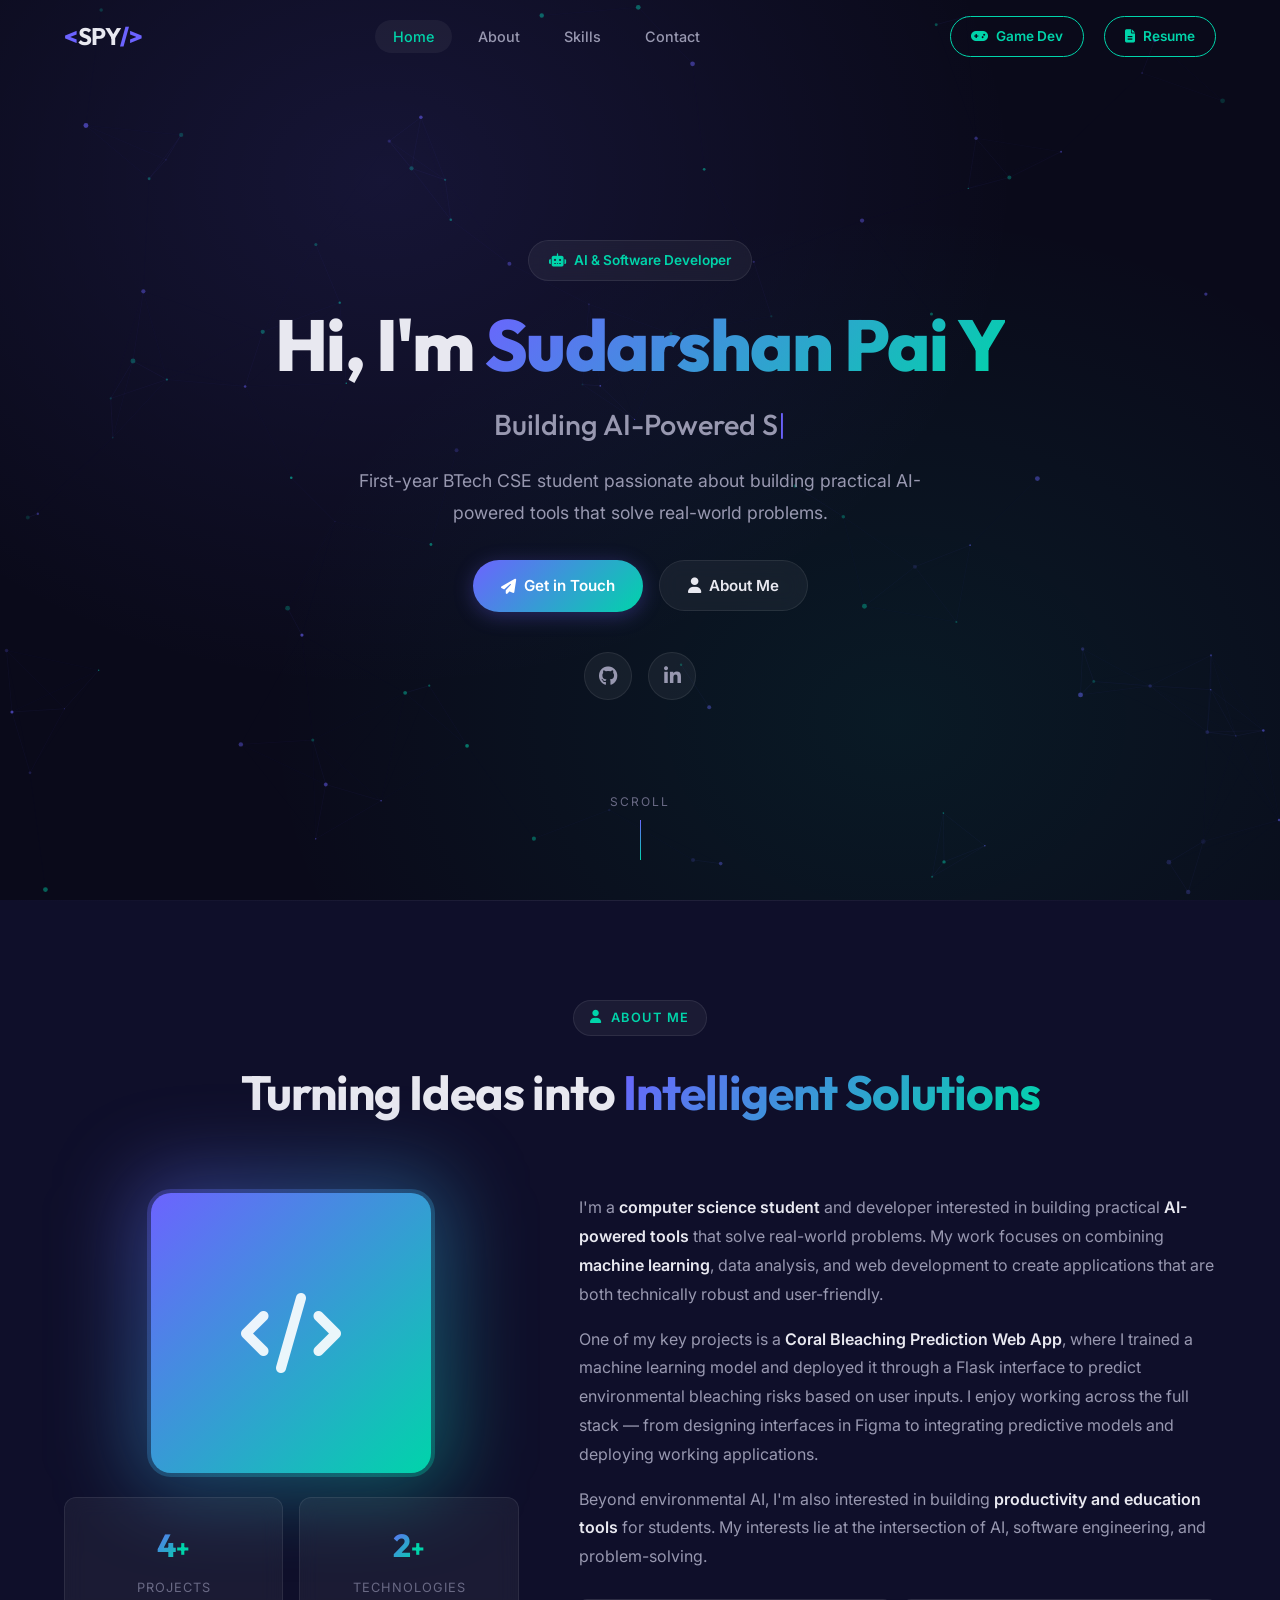
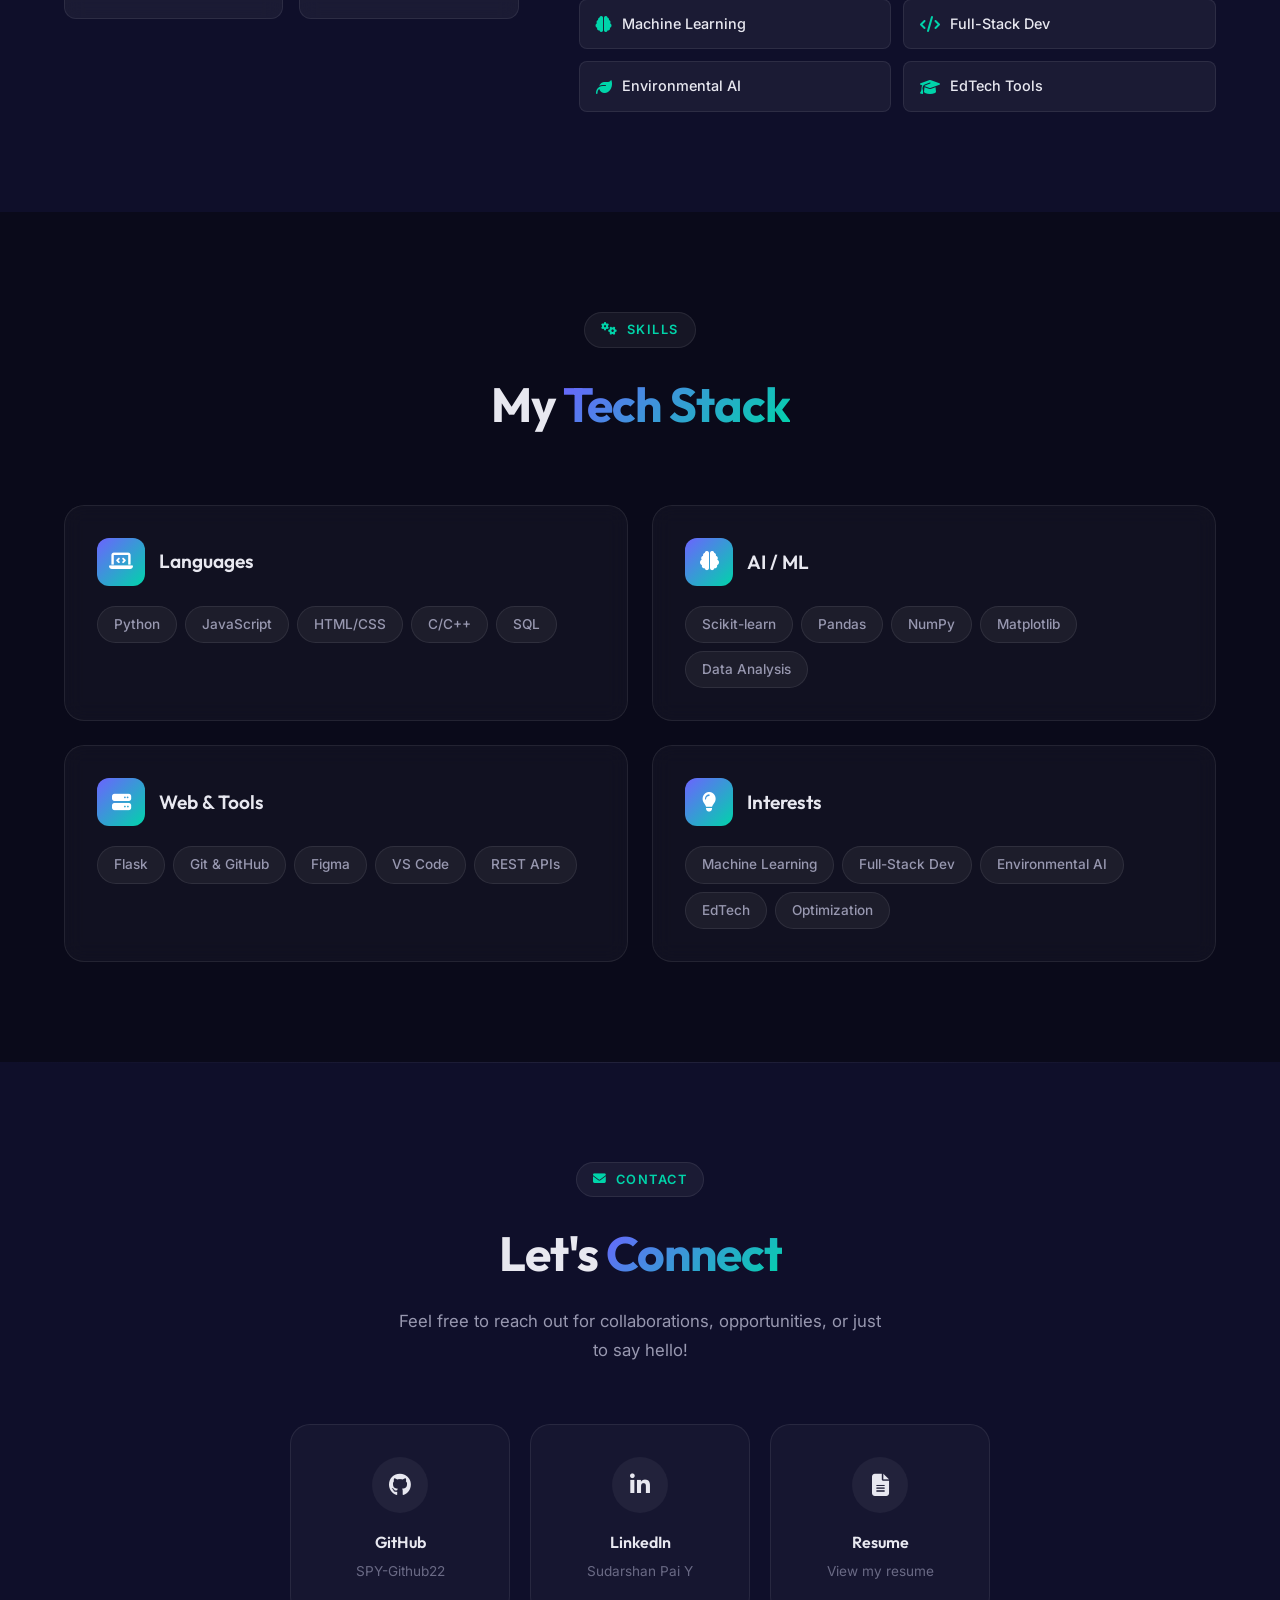
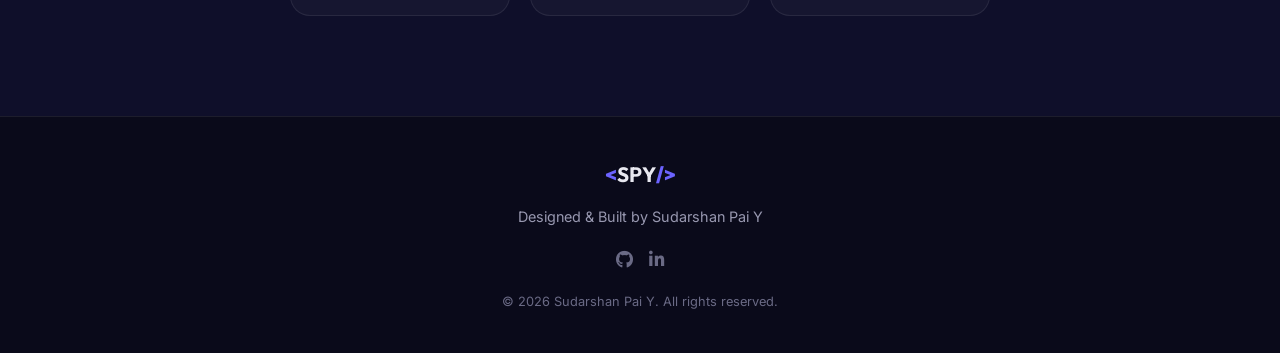
==== index.html @ 291d1fc2 "Restore default portfolio index.html and move game dev portfolio to gamedev.html" ====
<!DOCTYPE html>
<html lang="en">
<head>
    <meta charset="UTF-8">
    <meta name="viewport" content="width=device-width, initial-scale=1.0">
    <title>Sudarshan Pai Y — AI & Software Developer</title>
    <meta name="description" content="Portfolio of Sudarshan Pai Y — a computer science student and developer building practical AI-powered tools that solve real-world problems.">
    <meta name="keywords" content="AI Developer, Software Developer, Machine Learning, Python, Web Development, Sudarshan Pai Y">
    <meta name="author" content="Sudarshan Pai Y">

    <!-- Open Graph -->
    <meta property="og:title" content="Sudarshan Pai Y — AI & Software Developer">
    <meta property="og:description" content="Computer science student building AI-powered tools that solve real-world problems.">
    <meta property="og:type" content="website">

    <!-- Fonts -->
    <link rel="preconnect" href="https://fonts.googleapis.com">
    <link rel="preconnect" href="https://fonts.gstatic.com" crossorigin>
    <link href="https://fonts.googleapis.com/css2?family=Inter:wght@300;400;500;600;700&family=Outfit:wght@400;500;600;700;800&display=swap" rel="stylesheet">

    <!-- Icons -->
    <link rel="stylesheet" href="https://cdnjs.cloudflare.com/ajax/libs/font-awesome/6.5.1/css/all.min.css">

    <link rel="stylesheet" href="style.css">
</head>
<body>
    <!-- ==================== NAVIGATION ==================== -->
    <nav class="navbar" id="navbar">
        <div class="nav-container">
            <a href="#hero" class="nav-logo">
                <span class="logo-bracket">&lt;</span>SPY<span class="logo-bracket">/&gt;</span>
            </a>
            <ul class="nav-links" id="navLinks">
                <li><a href="#hero" class="nav-link active">Home</a></li>
                <li><a href="#about" class="nav-link">About</a></li>
                <li><a href="#skills" class="nav-link">Skills</a></li>
                <li><a href="#contact" class="nav-link">Contact</a></li>
            </ul>
            <div class="nav-actions">
                <a href="gamedev.html" class="btn btn-outline btn-sm" style="margin-right: 0.5rem;">
                    <i class="fas fa-gamepad"></i> Game Dev
                </a>
                <a href="https://drive.google.com/drive/folders/1Nc41EAoSYEwZw_NbVhM9K1sZl9elxiAY?usp=sharing" target="_blank" rel="noopener" class="btn btn-outline btn-sm">
                    <i class="fas fa-file-alt"></i> Resume
                </a>
                <button class="hamburger" id="hamburger" aria-label="Toggle menu">
                    <span></span><span></span><span></span>
                </button>
            </div>
        </div>
    </nav>

    <!-- ==================== HERO ==================== -->
    <section class="hero" id="hero">
        <canvas id="particleCanvas"></canvas>
        <div class="hero-content">
            <div class="hero-badge reveal">
                <i class="fas fa-robot"></i> AI & Software Developer
            </div>
            <h1 class="hero-title reveal">
                Hi, I'm <span class="gradient-text">Sudarshan Pai Y</span>
            </h1>
            <p class="hero-subtitle reveal">
                <span id="typewriter"></span><span class="cursor">|</span>
            </p>
            <p class="hero-description reveal">
                First-year BTech CSE student passionate about building practical AI-powered tools that solve real-world problems.
            </p>
            <div class="hero-cta reveal">
                <a href="#contact" class="btn btn-primary">
                    <i class="fas fa-paper-plane"></i> Get in Touch
                </a>
                <a href="#about" class="btn btn-glass">
                    <i class="fas fa-user"></i> About Me
                </a>
            </div>
            <div class="hero-socials reveal">
                <a href="https://github.com/SPY-Github22" target="_blank" rel="noopener" class="social-link" aria-label="GitHub">
                    <i class="fab fa-github"></i>
                </a>
                <a href="https://www.linkedin.com/in/sudarshan-pai-y/" target="_blank" rel="noopener" class="social-link" aria-label="LinkedIn">
                    <i class="fab fa-linkedin-in"></i>
                </a>
            </div>
        </div>
        <div class="hero-scroll">
            <a href="#about" class="scroll-indicator">
                <span>Scroll</span>
                <div class="scroll-line"></div>
            </a>
        </div>
    </section>

    <!-- ==================== ABOUT ==================== -->
    <section class="section about" id="about">
        <div class="container">
            <div class="section-header reveal">
                <span class="section-tag"><i class="fas fa-user"></i> About Me</span>
                <h2 class="section-title">Turning Ideas into <span class="gradient-text">Intelligent Solutions</span></h2>
            </div>
            <div class="about-grid">
                <div class="about-image reveal">
                    <div class="image-wrapper">
                        <div class="image-placeholder">
                            <i class="fas fa-code"></i>
                        </div>
                        <div class="image-border"></div>
                        <div class="image-glow"></div>
                    </div>
                    <div class="about-stats">
                        <div class="stat-card">
                            <span class="stat-number" data-count="10">0</span><span class="stat-plus">+</span>
                            <span class="stat-label">Projects</span>
                        </div>
                        <div class="stat-card">
                            <span class="stat-number" data-count="5">0</span><span class="stat-plus">+</span>
                            <span class="stat-label">Technologies</span>
                        </div>
                    </div>
                </div>
                <div class="about-content reveal">
                    <p class="about-text">
                        I'm a <strong>computer science student</strong> and developer interested in building practical 
                        <strong>AI-powered tools</strong> that solve real-world problems. My work focuses on combining 
                        <strong>machine learning</strong>, data analysis, and web development to create applications that 
                        are both technically robust and user-friendly.
                    </p>
                    <p class="about-text">
                        One of my key projects is a <strong>Coral Bleaching Prediction Web App</strong>, where I trained 
                        a machine learning model and deployed it through a Flask interface to predict environmental 
                        bleaching risks based on user inputs. I enjoy working across the full stack — from designing 
                        interfaces in Figma to integrating predictive models and deploying working applications.
                    </p>
                    <p class="about-text">
                        Beyond environmental AI, I'm also interested in building <strong>productivity and education tools</strong> 
                        for students. My interests lie at the intersection of AI, software engineering, and 
                        problem-solving.
                    </p>
                    <div class="about-highlights">
                        <div class="highlight-item">
                            <i class="fas fa-brain"></i>
                            <span>Machine Learning</span>
                        </div>
                        <div class="highlight-item">
                            <i class="fas fa-code"></i>
                            <span>Full-Stack Dev</span>
                        </div>
                        <div class="highlight-item">
                            <i class="fas fa-leaf"></i>
                            <span>Environmental AI</span>
                        </div>
                        <div class="highlight-item">
                            <i class="fas fa-graduation-cap"></i>
                            <span>EdTech Tools</span>
                        </div>
                    </div>
                </div>
            </div>
        </div>
    </section>

    <!-- ==================== SKILLS ==================== -->
    <section class="section skills" id="skills">
        <div class="container">
            <div class="section-header reveal">
                <span class="section-tag"><i class="fas fa-cogs"></i> Skills</span>
                <h2 class="section-title">My <span class="gradient-text">Tech Stack</span></h2>
            </div>
            <div class="skills-grid">
                <div class="skill-category reveal">
                    <div class="skill-category-header">
                        <div class="skill-icon-wrap"><i class="fas fa-laptop-code"></i></div>
                        <h3>Languages</h3>
                    </div>
                    <div class="skill-tags">
                        <span class="skill-tag">Python</span>
                        <span class="skill-tag">JavaScript</span>
                        <span class="skill-tag">HTML/CSS</span>
                        <span class="skill-tag">C/C++</span>
                        <span class="skill-tag">SQL</span>
                    </div>
                </div>
                <div class="skill-category reveal">
                    <div class="skill-category-header">
                        <div class="skill-icon-wrap"><i class="fas fa-brain"></i></div>
                        <h3>AI / ML</h3>
                    </div>
                    <div class="skill-tags">
                        <span class="skill-tag">Scikit-learn</span>
                        <span class="skill-tag">Pandas</span>
                        <span class="skill-tag">NumPy</span>
                        <span class="skill-tag">Matplotlib</span>
                        <span class="skill-tag">Data Analysis</span>
                    </div>
                </div>
                <div class="skill-category reveal">
                    <div class="skill-category-header">
                        <div class="skill-icon-wrap"><i class="fas fa-server"></i></div>
                        <h3>Web & Tools</h3>
                    </div>
                    <div class="skill-tags">
                        <span class="skill-tag">Flask</span>
                        <span class="skill-tag">Git & GitHub</span>
                        <span class="skill-tag">Figma</span>
                        <span class="skill-tag">VS Code</span>
                        <span class="skill-tag">REST APIs</span>
                    </div>
                </div>
                <div class="skill-category reveal">
                    <div class="skill-category-header">
                        <div class="skill-icon-wrap"><i class="fas fa-lightbulb"></i></div>
                        <h3>Interests</h3>
                    </div>
                    <div class="skill-tags">
                        <span class="skill-tag">Machine Learning</span>
                        <span class="skill-tag">Full-Stack Dev</span>
                        <span class="skill-tag">Environmental AI</span>
                        <span class="skill-tag">EdTech</span>
                        <span class="skill-tag">Optimization</span>
                    </div>
                </div>
            </div>
        </div>
    </section>

    <!-- ==================== CONTACT ==================== -->
    <section class="section contact" id="contact">
        <div class="container">
            <div class="section-header reveal">
                <span class="section-tag"><i class="fas fa-envelope"></i> Contact</span>
                <h2 class="section-title">Let's <span class="gradient-text">Connect</span></h2>
                <p class="section-subtitle">Feel free to reach out for collaborations, opportunities, or just to say hello!</p>
            </div>
            <div class="contact-grid">
                <div class="contact-cards reveal">
                    <a href="https://github.com/SPY-Github22" target="_blank" rel="noopener" class="contact-card">
                        <div class="contact-card-icon"><i class="fab fa-github"></i></div>
                        <h3>GitHub</h3>
                        <p>SPY-Github22</p>
                        <span class="contact-card-arrow"><i class="fas fa-arrow-right"></i></span>
                    </a>
                    <a href="https://www.linkedin.com/in/sudarshan-pai-y/" target="_blank" rel="noopener" class="contact-card">
                        <div class="contact-card-icon linkedin"><i class="fab fa-linkedin-in"></i></div>
                        <h3>LinkedIn</h3>
                        <p>Sudarshan Pai Y</p>
                        <span class="contact-card-arrow"><i class="fas fa-arrow-right"></i></span>
                    </a>
                    <a href="https://drive.google.com/drive/folders/1Nc41EAoSYEwZw_NbVhM9K1sZl9elxiAY?usp=sharing" target="_blank" rel="noopener" class="contact-card">
                        <div class="contact-card-icon resume"><i class="fas fa-file-alt"></i></div>
                        <h3>Resume</h3>
                        <p>View my resume</p>
                        <span class="contact-card-arrow"><i class="fas fa-arrow-right"></i></span>
                    </a>
                </div>
            </div>
        </div>
    </section>

    <!-- ==================== FOOTER ==================== -->
    <footer class="footer">
        <div class="container">
            <div class="footer-content">
                <div class="footer-logo">
                    <span class="logo-bracket">&lt;</span>SPY<span class="logo-bracket">/&gt;</span>
                </div>
                <p class="footer-text">Designed & Built by Sudarshan Pai Y</p>
                <div class="footer-socials">
                    <a href="https://github.com/SPY-Github22" target="_blank" rel="noopener" aria-label="GitHub"><i class="fab fa-github"></i></a>
                    <a href="https://www.linkedin.com/in/sudarshan-pai-y/" target="_blank" rel="noopener" aria-label="LinkedIn"><i class="fab fa-linkedin-in"></i></a>
                </div>
                <p class="footer-copy">&copy; 2026 Sudarshan Pai Y. All rights reserved.</p>
            </div>
        </div>
    </footer>

    <script src="script.js"></script>
</body>
</html>
---- style.css ----
/* ===========================
   DESIGN TOKENS & RESET
   =========================== */
:root {
    --bg-primary: #0a0a1a;
    --bg-secondary: #0f0f2a;
    --bg-card: rgba(255, 255, 255, 0.03);
    --bg-card-hover: rgba(255, 255, 255, 0.06);
    --bg-glass: rgba(255, 255, 255, 0.05);
    --border-glass: rgba(255, 255, 255, 0.08);
    --border-glass-hover: rgba(255, 255, 255, 0.15);

    --text-primary: #e8e8f0;
    --text-secondary: #9898b0;
    --text-muted: #6a6a85;

    --accent-1: #6c63ff;
    --accent-2: #00d4aa;
    --accent-3: #ff6b9d;
    --gradient-primary: linear-gradient(135deg, #6c63ff 0%, #00d4aa 100%);
    --gradient-accent: linear-gradient(135deg, #6c63ff 0%, #ff6b9d 100%);
    --gradient-glow: linear-gradient(135deg, rgba(108, 99, 255, 0.4) 0%, rgba(0, 212, 170, 0.4) 100%);

    --font-heading: 'Outfit', sans-serif;
    --font-body: 'Inter', sans-serif;

    --radius-sm: 8px;
    --radius-md: 12px;
    --radius-lg: 20px;
    --radius-xl: 28px;

    --shadow-glow: 0 0 30px rgba(108, 99, 255, 0.15);
    --shadow-card: 0 8px 32px rgba(0, 0, 0, 0.3);

    --transition: 0.3s cubic-bezier(0.4, 0, 0.2, 1);
    --transition-slow: 0.6s cubic-bezier(0.4, 0, 0.2, 1);
}

*, *::before, *::after { margin: 0; padding: 0; box-sizing: border-box; }

html {
    scroll-behavior: smooth;
    scroll-padding-top: 80px;
}

body {
    font-family: var(--font-body);
    background: var(--bg-primary);
    color: var(--text-primary);
    line-height: 1.7;
    overflow-x: hidden;
    -webkit-font-smoothing: antialiased;
}

a { text-decoration: none; color: inherit; }
ul { list-style: none; }
img { max-width: 100%; display: block; }

.container {
    max-width: 1200px;
    margin: 0 auto;
    padding: 0 24px;
}

/* ===========================
   NAVIGATION
   =========================== */
.navbar {
    position: fixed;
    top: 0; left: 0; right: 0;
    z-index: 1000;
    padding: 16px 0;
    transition: var(--transition);
    background: transparent;
}

.navbar.scrolled {
    background: rgba(10, 10, 26, 0.85);
    backdrop-filter: blur(20px);
    -webkit-backdrop-filter: blur(20px);
    border-bottom: 1px solid var(--border-glass);
    padding: 10px 0;
}

.nav-container {
    max-width: 1200px;
    margin: 0 auto;
    padding: 0 24px;
    display: flex;
    align-items: center;
    justify-content: space-between;
}

.nav-logo {
    font-family: var(--font-heading);
    font-size: 1.5rem;
    font-weight: 700;
    letter-spacing: -0.5px;
    color: var(--text-primary);
    transition: var(--transition);
}

.logo-bracket {
    color: var(--accent-1);
    font-weight: 800;
}

.nav-logo:hover { color: var(--accent-2); }

.nav-links {
    display: flex;
    gap: 8px;
}

.nav-link {
    padding: 8px 18px;
    border-radius: var(--radius-xl);
    font-size: 0.9rem;
    font-weight: 500;
    color: var(--text-secondary);
    transition: var(--transition);
    position: relative;
}

.nav-link:hover,
.nav-link.active {
    color: var(--text-primary);
    background: var(--bg-glass);
}

.nav-link.active {
    color: var(--accent-2);
}

.nav-actions {
    display: flex;
    align-items: center;
    gap: 12px;
}

/* Buttons */
.btn {
    display: inline-flex;
    align-items: center;
    gap: 8px;
    padding: 12px 28px;
    border-radius: var(--radius-xl);
    font-family: var(--font-body);
    font-size: 0.95rem;
    font-weight: 600;
    cursor: pointer;
    transition: var(--transition);
    border: none;
    white-space: nowrap;
}

.btn-sm {
    padding: 8px 20px;
    font-size: 0.85rem;
}

.btn-primary {
    background: var(--gradient-primary);
    color: #fff;
    box-shadow: 0 4px 20px rgba(108, 99, 255, 0.3);
}

.btn-primary:hover {
    transform: translateY(-2px);
    box-shadow: 0 8px 30px rgba(108, 99, 255, 0.45);
}

.btn-glass {
    background: var(--bg-glass);
    color: var(--text-primary);
    border: 1px solid var(--border-glass);
    backdrop-filter: blur(10px);
}

.btn-glass:hover {
    background: var(--bg-card-hover);
    border-color: var(--border-glass-hover);
    transform: translateY(-2px);
}

.btn-outline {
    background: transparent;
    color: var(--accent-2);
    border: 1px solid var(--accent-2);
}

.btn-outline:hover {
    background: rgba(0, 212, 170, 0.1);
    transform: translateY(-1px);
}

/* Hamburger */
.hamburger {
    display: none;
    flex-direction: column;
    gap: 5px;
    background: none;
    border: none;
    cursor: pointer;
    padding: 4px;
}

.hamburger span {
    width: 24px;
    height: 2px;
    background: var(--text-primary);
    border-radius: 2px;
    transition: var(--transition);
}

.hamburger.active span:nth-child(1) { transform: rotate(45deg) translate(5px, 5px); }
.hamburger.active span:nth-child(2) { opacity: 0; }
.hamburger.active span:nth-child(3) { transform: rotate(-45deg) translate(5px, -5px); }

/* ===========================
   HERO
   =========================== */
.hero {
    min-height: 100vh;
    display: flex;
    align-items: center;
    justify-content: center;
    position: relative;
    overflow: hidden;
    padding: 120px 24px 80px;
}

#particleCanvas {
    position: absolute;
    top: 0; left: 0;
    width: 100%;
    height: 100%;
    z-index: 0;
}

.hero::before {
    content: '';
    position: absolute;
    top: 0; left: 0; right: 0; bottom: 0;
    background: radial-gradient(ellipse at 30% 20%, rgba(108, 99, 255, 0.12) 0%, transparent 50%),
                radial-gradient(ellipse at 70% 80%, rgba(0, 212, 170, 0.08) 0%, transparent 50%);
    z-index: 1;
}

.hero-content {
    text-align: center;
    position: relative;
    z-index: 2;
    max-width: 800px;
}

.hero-badge {
    display: inline-flex;
    align-items: center;
    gap: 8px;
    padding: 8px 20px;
    border-radius: var(--radius-xl);
    background: var(--bg-glass);
    border: 1px solid var(--border-glass);
    color: var(--accent-2);
    font-size: 0.85rem;
    font-weight: 600;
    margin-bottom: 24px;
    backdrop-filter: blur(10px);
}

.hero-title {
    font-family: var(--font-heading);
    font-size: clamp(2.5rem, 6vw, 4.5rem);
    font-weight: 800;
    line-height: 1.1;
    margin-bottom: 16px;
    letter-spacing: -1.5px;
}

.gradient-text {
    background: var(--gradient-primary);
    -webkit-background-clip: text;
    -webkit-text-fill-color: transparent;
    background-clip: text;
}

.hero-subtitle {
    font-family: var(--font-heading);
    font-size: clamp(1.2rem, 3vw, 1.8rem);
    font-weight: 500;
    color: var(--text-secondary);
    margin-bottom: 16px;
    min-height: 2.2rem;
}

.cursor {
    display: inline-block;
    animation: blink 1s step-end infinite;
    color: var(--accent-1);
    font-weight: 300;
}

@keyframes blink {
    50% { opacity: 0; }
}

.hero-description {
    font-size: 1.1rem;
    color: var(--text-secondary);
    max-width: 600px;
    margin: 0 auto 32px;
    line-height: 1.8;
}

.hero-cta {
    display: flex;
    gap: 16px;
    justify-content: center;
    flex-wrap: wrap;
    margin-bottom: 40px;
}

.hero-socials {
    display: flex;
    gap: 16px;
    justify-content: center;
}

.social-link {
    width: 48px;
    height: 48px;
    border-radius: 50%;
    background: var(--bg-glass);
    border: 1px solid var(--border-glass);
    display: flex;
    align-items: center;
    justify-content: center;
    font-size: 1.2rem;
    color: var(--text-secondary);
    transition: var(--transition);
}

.social-link:hover {
    color: var(--accent-2);
    border-color: var(--accent-2);
    transform: translateY(-3px);
    box-shadow: 0 8px 25px rgba(0, 212, 170, 0.2);
}

.hero-scroll {
    position: absolute;
    bottom: 40px;
    left: 50%;
    transform: translateX(-50%);
    z-index: 2;
}

.scroll-indicator {
    display: flex;
    flex-direction: column;
    align-items: center;
    gap: 8px;
    color: var(--text-muted);
    font-size: 0.75rem;
    letter-spacing: 2px;
    text-transform: uppercase;
}

.scroll-line {
    width: 1px;
    height: 40px;
    background: var(--gradient-primary);
    animation: scrollPulse 2s ease-in-out infinite;
}

@keyframes scrollPulse {
    0%, 100% { opacity: 0.3; transform: scaleY(0.5); }
    50% { opacity: 1; transform: scaleY(1); }
}

/* ===========================
   SECTIONS
   =========================== */
.section {
    padding: 100px 0;
    position: relative;
}

.section-header {
    text-align: center;
    margin-bottom: 60px;
}

.section-tag {
    display: inline-flex;
    align-items: center;
    gap: 8px;
    padding: 6px 16px;
    border-radius: var(--radius-xl);
    background: var(--bg-glass);
    border: 1px solid var(--border-glass);
    color: var(--accent-2);
    font-size: 0.8rem;
    font-weight: 600;
    text-transform: uppercase;
    letter-spacing: 1.5px;
    margin-bottom: 16px;
}

.section-title {
    font-family: var(--font-heading);
    font-size: clamp(2rem, 4vw, 3rem);
    font-weight: 700;
    letter-spacing: -1px;
    margin-bottom: 12px;
}

.section-subtitle {
    color: var(--text-secondary);
    font-size: 1.05rem;
    max-width: 500px;
    margin: 0 auto;
}

/* ===========================
   ABOUT
   =========================== */
.about {
    background: var(--bg-secondary);
}

.about::before {
    content: '';
    position: absolute;
    top: 0; left: 0; right: 0;
    height: 1px;
    background: linear-gradient(90deg, transparent, var(--border-glass), transparent);
}

.about-grid {
    display: grid;
    grid-template-columns: 1fr 1.4fr;
    gap: 60px;
    align-items: start;
}

.image-wrapper {
    position: relative;
    width: 280px;
    height: 280px;
    margin: 0 auto;
}

.image-placeholder {
    width: 100%;
    height: 100%;
    border-radius: var(--radius-lg);
    background: var(--gradient-primary);
    display: flex;
    align-items: center;
    justify-content: center;
    font-size: 5rem;
    color: rgba(255, 255, 255, 0.9);
    position: relative;
    z-index: 1;
}

.image-border {
    position: absolute;
    inset: -4px;
    border-radius: calc(var(--radius-lg) + 4px);
    background: var(--gradient-primary);
    z-index: 0;
    opacity: 0.3;
}

.image-glow {
    position: absolute;
    inset: -20px;
    border-radius: calc(var(--radius-lg) + 20px);
    background: var(--gradient-glow);
    filter: blur(40px);
    z-index: -1;
}

.about-stats {
    display: grid;
    grid-template-columns: 1fr 1fr;
    gap: 16px;
    margin-top: 24px;
}

.stat-card {
    background: var(--bg-glass);
    border: 1px solid var(--border-glass);
    border-radius: var(--radius-md);
    padding: 20px;
    text-align: center;
    backdrop-filter: blur(10px);
    transition: var(--transition);
}

.stat-card:hover {
    border-color: var(--border-glass-hover);
    transform: translateY(-2px);
}

.stat-number {
    font-family: var(--font-heading);
    font-size: 2rem;
    font-weight: 700;
    background: var(--gradient-primary);
    -webkit-background-clip: text;
    -webkit-text-fill-color: transparent;
    background-clip: text;
}

.stat-plus {
    font-family: var(--font-heading);
    font-size: 1.5rem;
    font-weight: 700;
    color: var(--accent-2);
}

.stat-label {
    display: block;
    font-size: 0.8rem;
    color: var(--text-muted);
    margin-top: 4px;
    text-transform: uppercase;
    letter-spacing: 1px;
}

.about-text {
    color: var(--text-secondary);
    font-size: 1rem;
    margin-bottom: 16px;
    line-height: 1.8;
}

.about-text strong {
    color: var(--text-primary);
    font-weight: 600;
}

.about-highlights {
    display: grid;
    grid-template-columns: 1fr 1fr;
    gap: 12px;
    margin-top: 28px;
}

.highlight-item {
    display: flex;
    align-items: center;
    gap: 10px;
    padding: 12px 16px;
    border-radius: var(--radius-sm);
    background: var(--bg-glass);
    border: 1px solid var(--border-glass);
    font-size: 0.9rem;
    font-weight: 500;
    color: var(--text-primary);
    transition: var(--transition);
}

.highlight-item:hover {
    border-color: var(--accent-2);
    transform: translateX(4px);
}

.highlight-item i {
    color: var(--accent-2);
    font-size: 1rem;
}

/* ===========================
   SKILLS
   =========================== */
.skills-grid {
    display: grid;
    grid-template-columns: repeat(2, 1fr);
    gap: 24px;
}

.skill-category {
    background: var(--bg-card);
    border: 1px solid var(--border-glass);
    border-radius: var(--radius-lg);
    padding: 32px;
    transition: var(--transition);
    backdrop-filter: blur(10px);
}

.skill-category:hover {
    border-color: var(--border-glass-hover);
    background: var(--bg-card-hover);
    transform: translateY(-4px);
    box-shadow: var(--shadow-glow);
}

.skill-category-header {
    display: flex;
    align-items: center;
    gap: 14px;
    margin-bottom: 20px;
}

.skill-icon-wrap {
    width: 48px;
    height: 48px;
    border-radius: var(--radius-md);
    background: var(--gradient-primary);
    display: flex;
    align-items: center;
    justify-content: center;
    font-size: 1.2rem;
    color: #fff;
}

.skill-category h3 {
    font-family: var(--font-heading);
    font-size: 1.2rem;
    font-weight: 600;
}

.skill-tags {
    display: flex;
    flex-wrap: wrap;
    gap: 8px;
}

.skill-tag {
    padding: 6px 16px;
    border-radius: var(--radius-xl);
    background: var(--bg-glass);
    border: 1px solid var(--border-glass);
    font-size: 0.85rem;
    font-weight: 500;
    color: var(--text-secondary);
    transition: var(--transition);
}

.skill-tag:hover {
    color: var(--accent-2);
    border-color: rgba(0, 212, 170, 0.3);
    background: rgba(0, 212, 170, 0.06);
}

/* ===========================
   CONTACT
   =========================== */
.contact {
    background: var(--bg-secondary);
}

.contact::before {
    content: '';
    position: absolute;
    top: 0; left: 0; right: 0;
    height: 1px;
    background: linear-gradient(90deg, transparent, var(--border-glass), transparent);
}

.contact-grid {
    max-width: 700px;
    margin: 0 auto;
}

.contact-cards {
    display: grid;
    grid-template-columns: repeat(3, 1fr);
    gap: 20px;
}

.contact-card {
    display: flex;
    flex-direction: column;
    align-items: center;
    text-align: center;
    padding: 32px 20px;
    border-radius: var(--radius-lg);
    background: var(--bg-card);
    border: 1px solid var(--border-glass);
    transition: var(--transition);
    position: relative;
    overflow: hidden;
}

.contact-card:hover {
    border-color: var(--border-glass-hover);
    transform: translateY(-6px);
    box-shadow: var(--shadow-glow);
}

.contact-card-icon {
    width: 56px;
    height: 56px;
    border-radius: 50%;
    background: var(--bg-glass);
    display: flex;
    align-items: center;
    justify-content: center;
    font-size: 1.4rem;
    color: var(--text-primary);
    margin-bottom: 16px;
    transition: var(--transition);
}

.contact-card:hover .contact-card-icon {
    background: var(--gradient-primary);
    color: #fff;
    transform: scale(1.1);
}

.contact-card:hover .contact-card-icon.linkedin {
    background: linear-gradient(135deg, #0077b5, #00a0dc);
}

.contact-card:hover .contact-card-icon.resume {
    background: var(--gradient-accent);
}

.contact-card h3 {
    font-family: var(--font-heading);
    font-size: 1rem;
    font-weight: 600;
    margin-bottom: 4px;
}

.contact-card p {
    font-size: 0.85rem;
    color: var(--text-muted);
}

.contact-card-arrow {
    position: absolute;
    top: 16px;
    right: 16px;
    color: var(--text-muted);
    font-size: 0.8rem;
    transition: var(--transition);
    opacity: 0;
    transform: translate(-4px, 4px);
}

.contact-card:hover .contact-card-arrow {
    opacity: 1;
    transform: translate(0, 0);
    color: var(--accent-2);
}

/* ===========================
   FOOTER
   =========================== */
.footer {
    padding: 40px 0;
    border-top: 1px solid var(--border-glass);
}

.footer-content {
    text-align: center;
}

.footer-logo {
    font-family: var(--font-heading);
    font-size: 1.3rem;
    font-weight: 700;
    margin-bottom: 12px;
}

.footer-text {
    color: var(--text-secondary);
    font-size: 0.9rem;
    margin-bottom: 16px;
}

.footer-socials {
    display: flex;
    gap: 16px;
    justify-content: center;
    margin-bottom: 16px;
}

.footer-socials a {
    color: var(--text-muted);
    font-size: 1.1rem;
    transition: var(--transition);
}

.footer-socials a:hover {
    color: var(--accent-2);
    transform: translateY(-2px);
}

.footer-copy {
    color: var(--text-muted);
    font-size: 0.8rem;
}

/* ===========================
   ANIMATIONS
   =========================== */
.reveal {
    opacity: 0;
    transform: translateY(30px);
    transition: opacity 0.8s cubic-bezier(0.4, 0, 0.2, 1), 
                transform 0.8s cubic-bezier(0.4, 0, 0.2, 1);
}

.reveal.visible {
    opacity: 1;
    transform: translateY(0);
}

.reveal:nth-child(2) { transition-delay: 0.1s; }
.reveal:nth-child(3) { transition-delay: 0.2s; }
.reveal:nth-child(4) { transition-delay: 0.3s; }

/* ===========================
   RESPONSIVE
   =========================== */
@media (max-width: 768px) {
    .nav-links {
        position: fixed;
        top: 0; right: -100%;
        width: 70%;
        height: 100vh;
        background: rgba(10, 10, 26, 0.98);
        backdrop-filter: blur(20px);
        flex-direction: column;
        padding: 100px 40px 40px;
        gap: 8px;
        transition: right var(--transition-slow);
        border-left: 1px solid var(--border-glass);
    }

    .nav-links.open { right: 0; }

    .hamburger { display: flex; }

    .btn-outline.btn-sm { display: none; }

    .about-grid {
        grid-template-columns: 1fr;
        gap: 40px;
    }

    .image-wrapper {
        width: 200px;
        height: 200px;
    }

    .skills-grid { grid-template-columns: 1fr; }

    .contact-cards {
        grid-template-columns: 1fr;
        max-width: 320px;
        margin: 0 auto;
    }

    .about-highlights {
        grid-template-columns: 1fr;
    }

    .hero { padding: 100px 20px 60px; }
    .section { padding: 72px 0; }
}

@media (max-width: 480px) {
    .hero-title { font-size: 2rem; }
    .section-title { font-size: 1.6rem; }
}
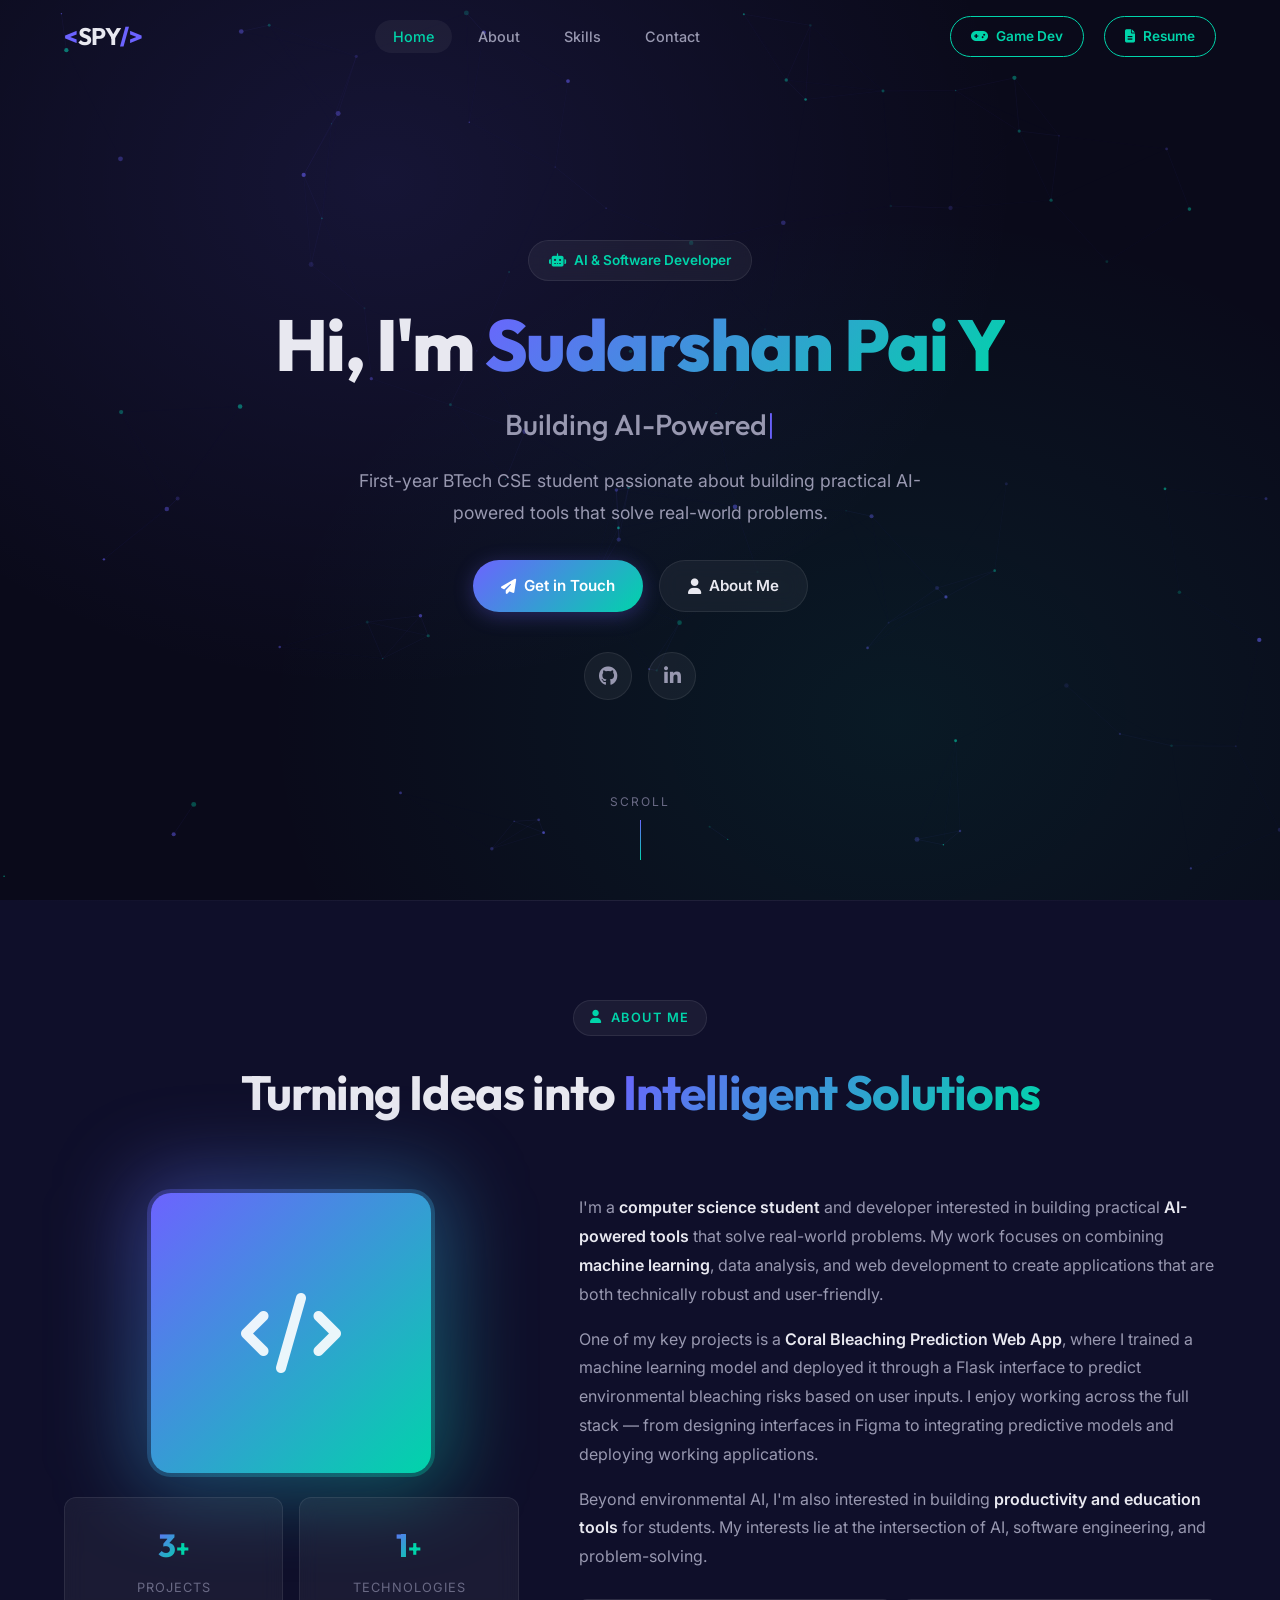
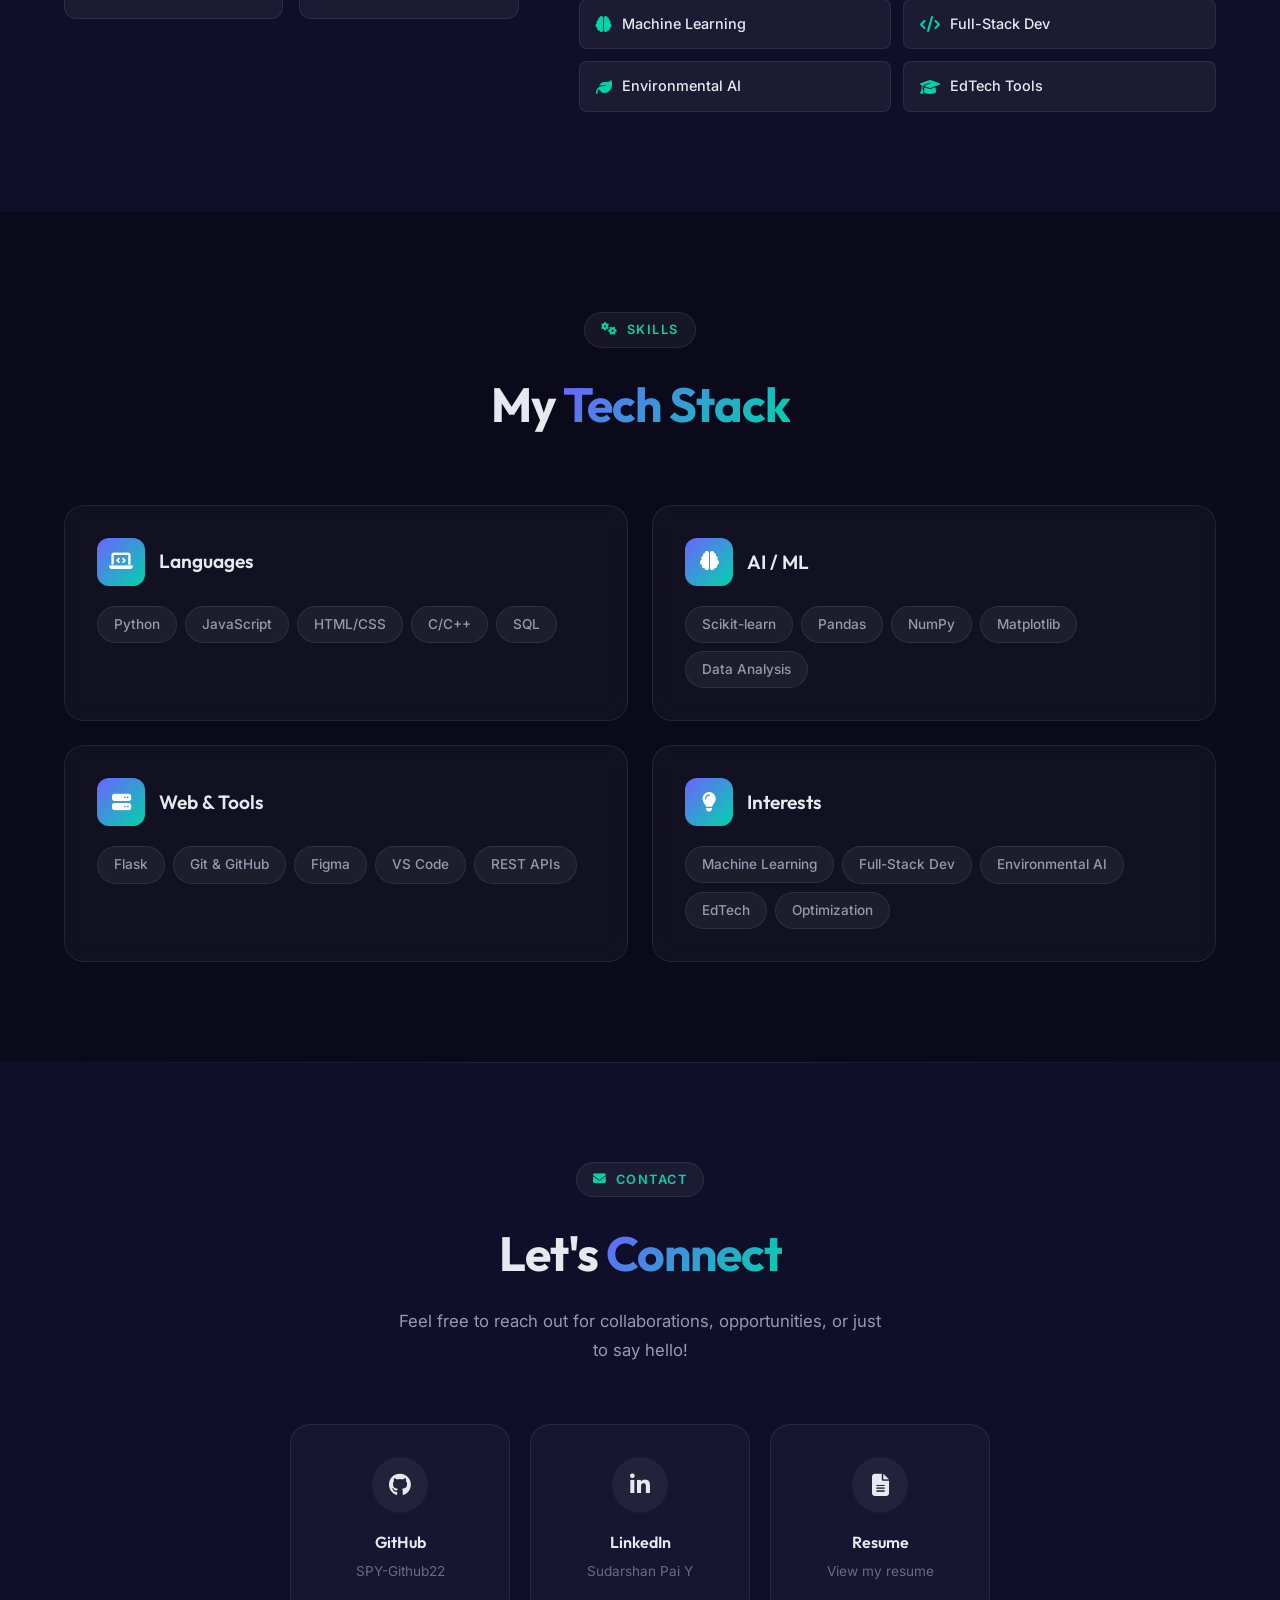
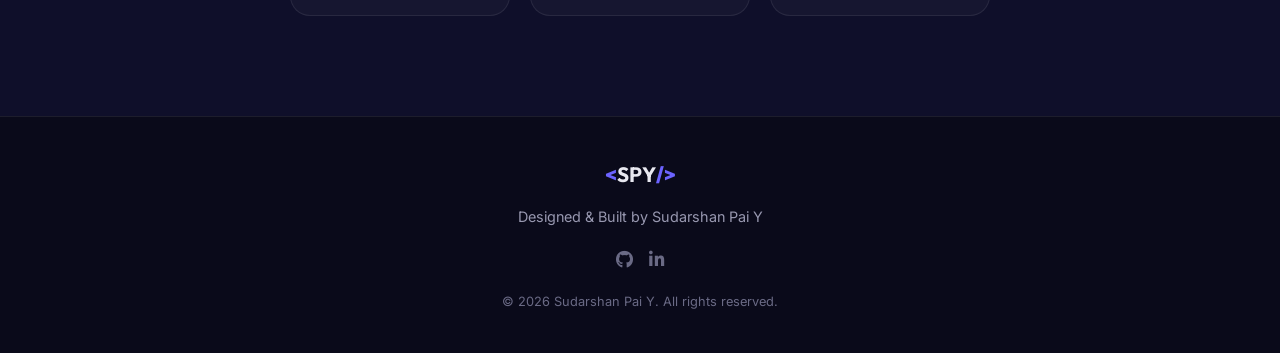
==== commit 236c10ab: "Update resume link to local PDF file" ====
--- a/index.html
+++ b/index.html
@@ -40,7 +40,7 @@
                 <a href="gamedev.html" class="btn btn-outline btn-sm" style="margin-right: 0.5rem;">
                     <i class="fas fa-gamepad"></i> Game Dev
                 </a>
-                <a href="https://drive.google.com/drive/folders/1Nc41EAoSYEwZw_NbVhM9K1sZl9elxiAY?usp=sharing" target="_blank" rel="noopener" class="btn btn-outline btn-sm">
+                <a href="assets/Sudarshan_Pai_Y_Standard_Resume.pdf" target="_blank" rel="noopener" class="btn btn-outline btn-sm">
                     <i class="fas fa-file-alt"></i> Resume
                 </a>
                 <button class="hamburger" id="hamburger" aria-label="Toggle menu">
@@ -245,7 +245,7 @@
                         <p>Sudarshan Pai Y</p>
                         <span class="contact-card-arrow"><i class="fas fa-arrow-right"></i></span>
                     </a>
-                    <a href="https://drive.google.com/drive/folders/1Nc41EAoSYEwZw_NbVhM9K1sZl9elxiAY?usp=sharing" target="_blank" rel="noopener" class="contact-card">
+                    <a href="assets/Sudarshan_Pai_Y_Standard_Resume.pdf" target="_blank" rel="noopener" class="contact-card">
                         <div class="contact-card-icon resume"><i class="fas fa-file-alt"></i></div>
                         <h3>Resume</h3>
                         <p>View my resume</p>
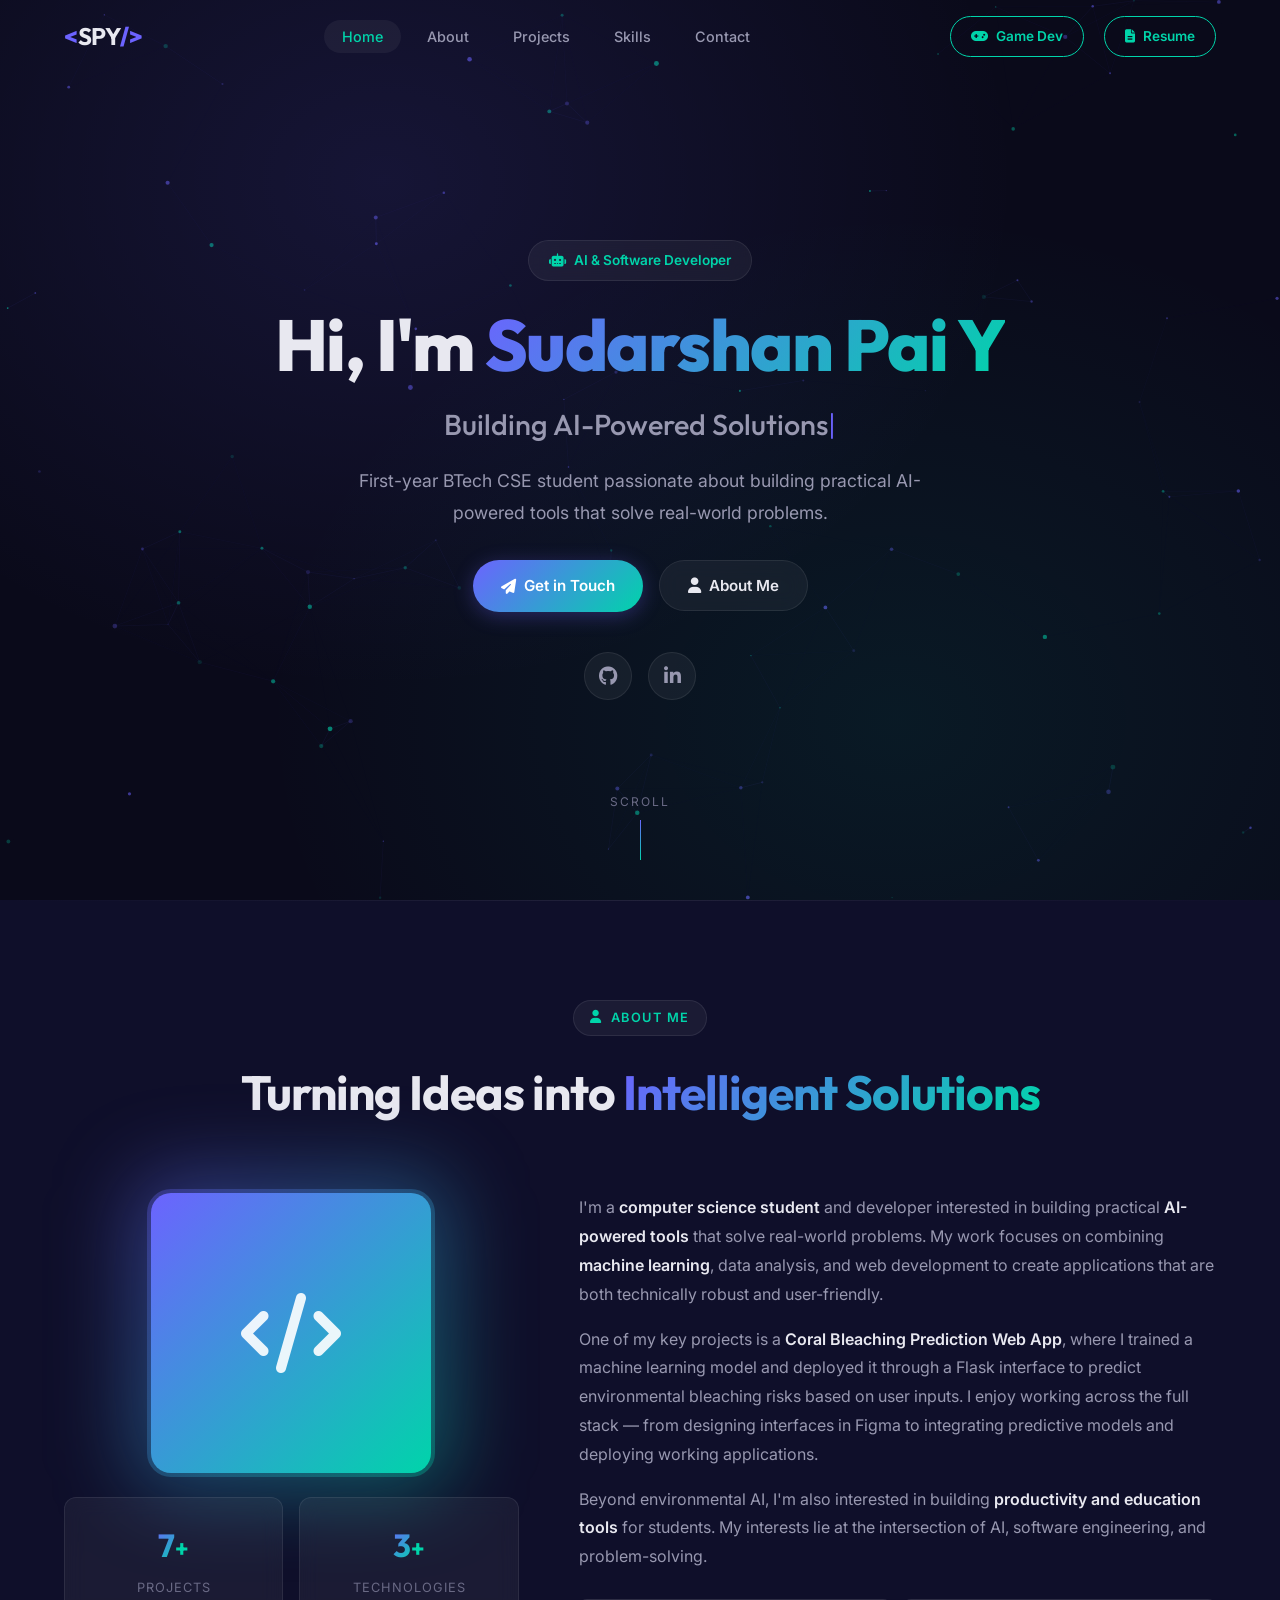
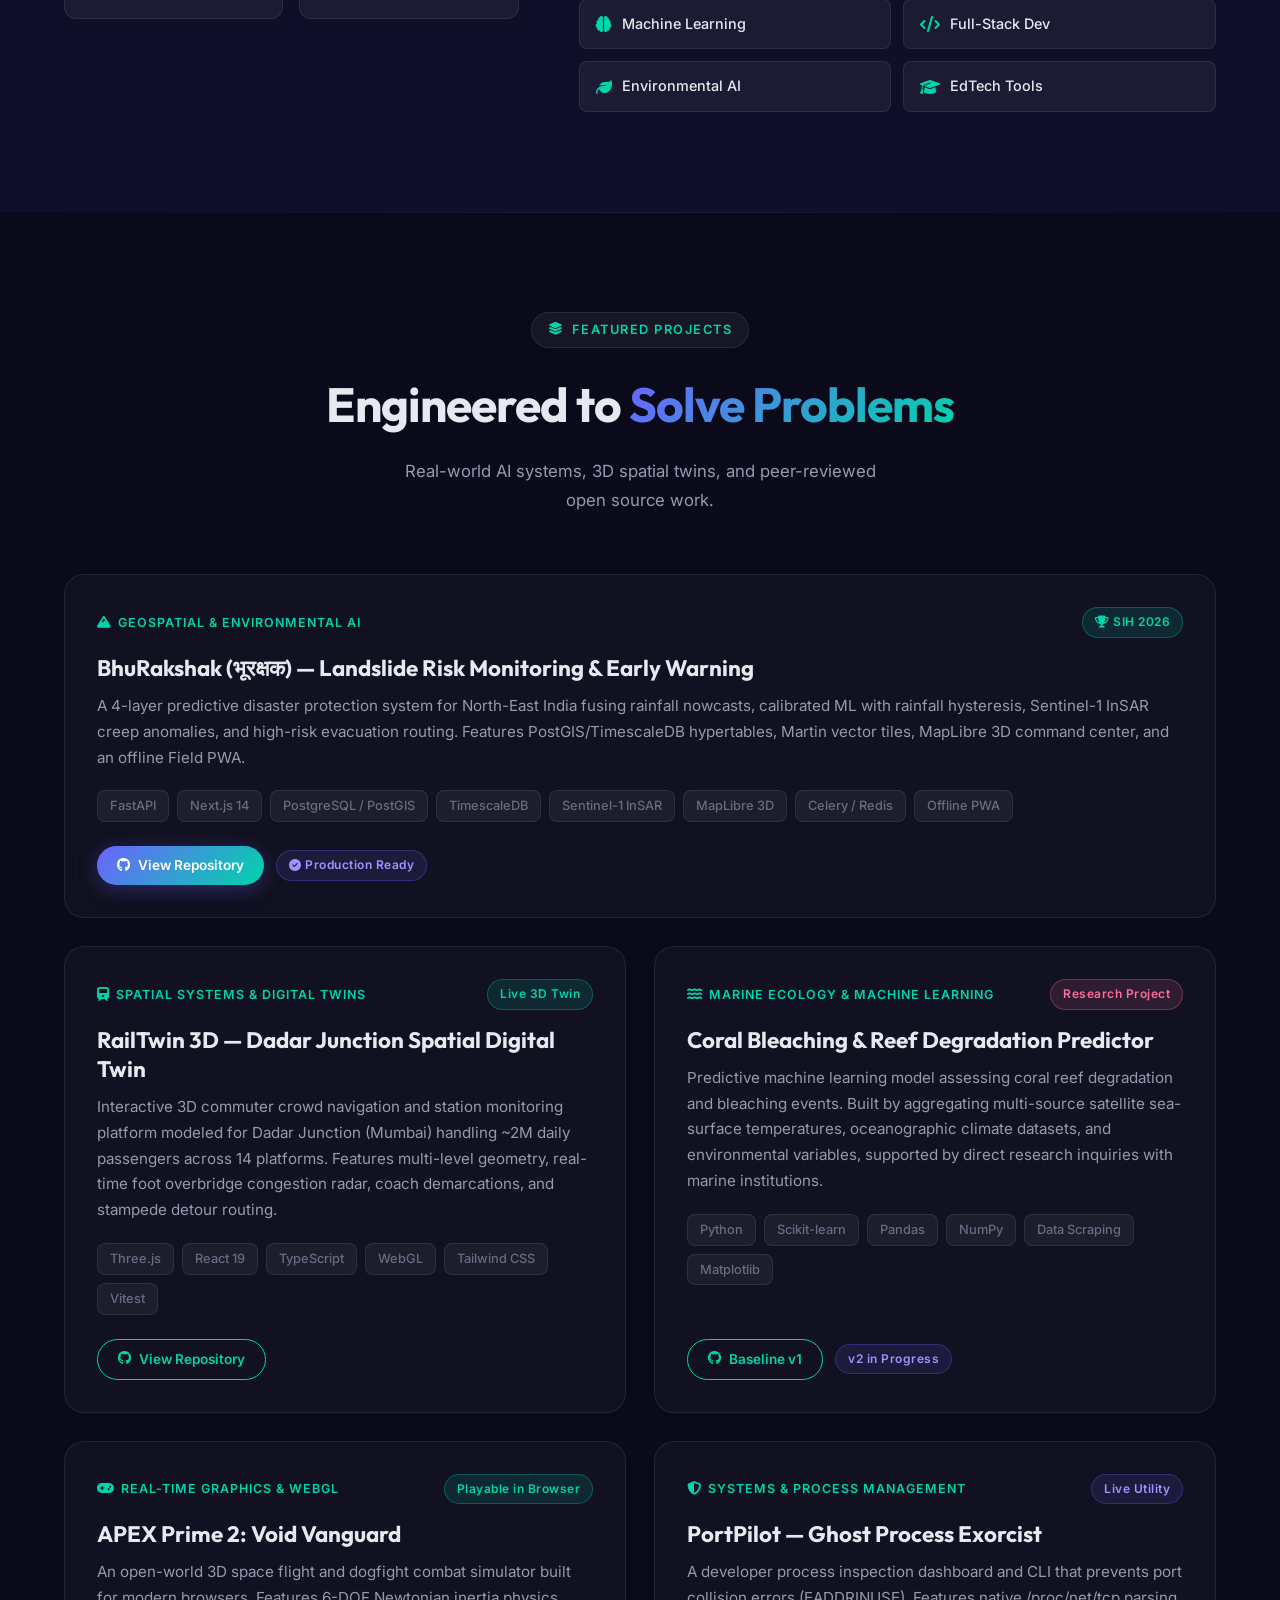
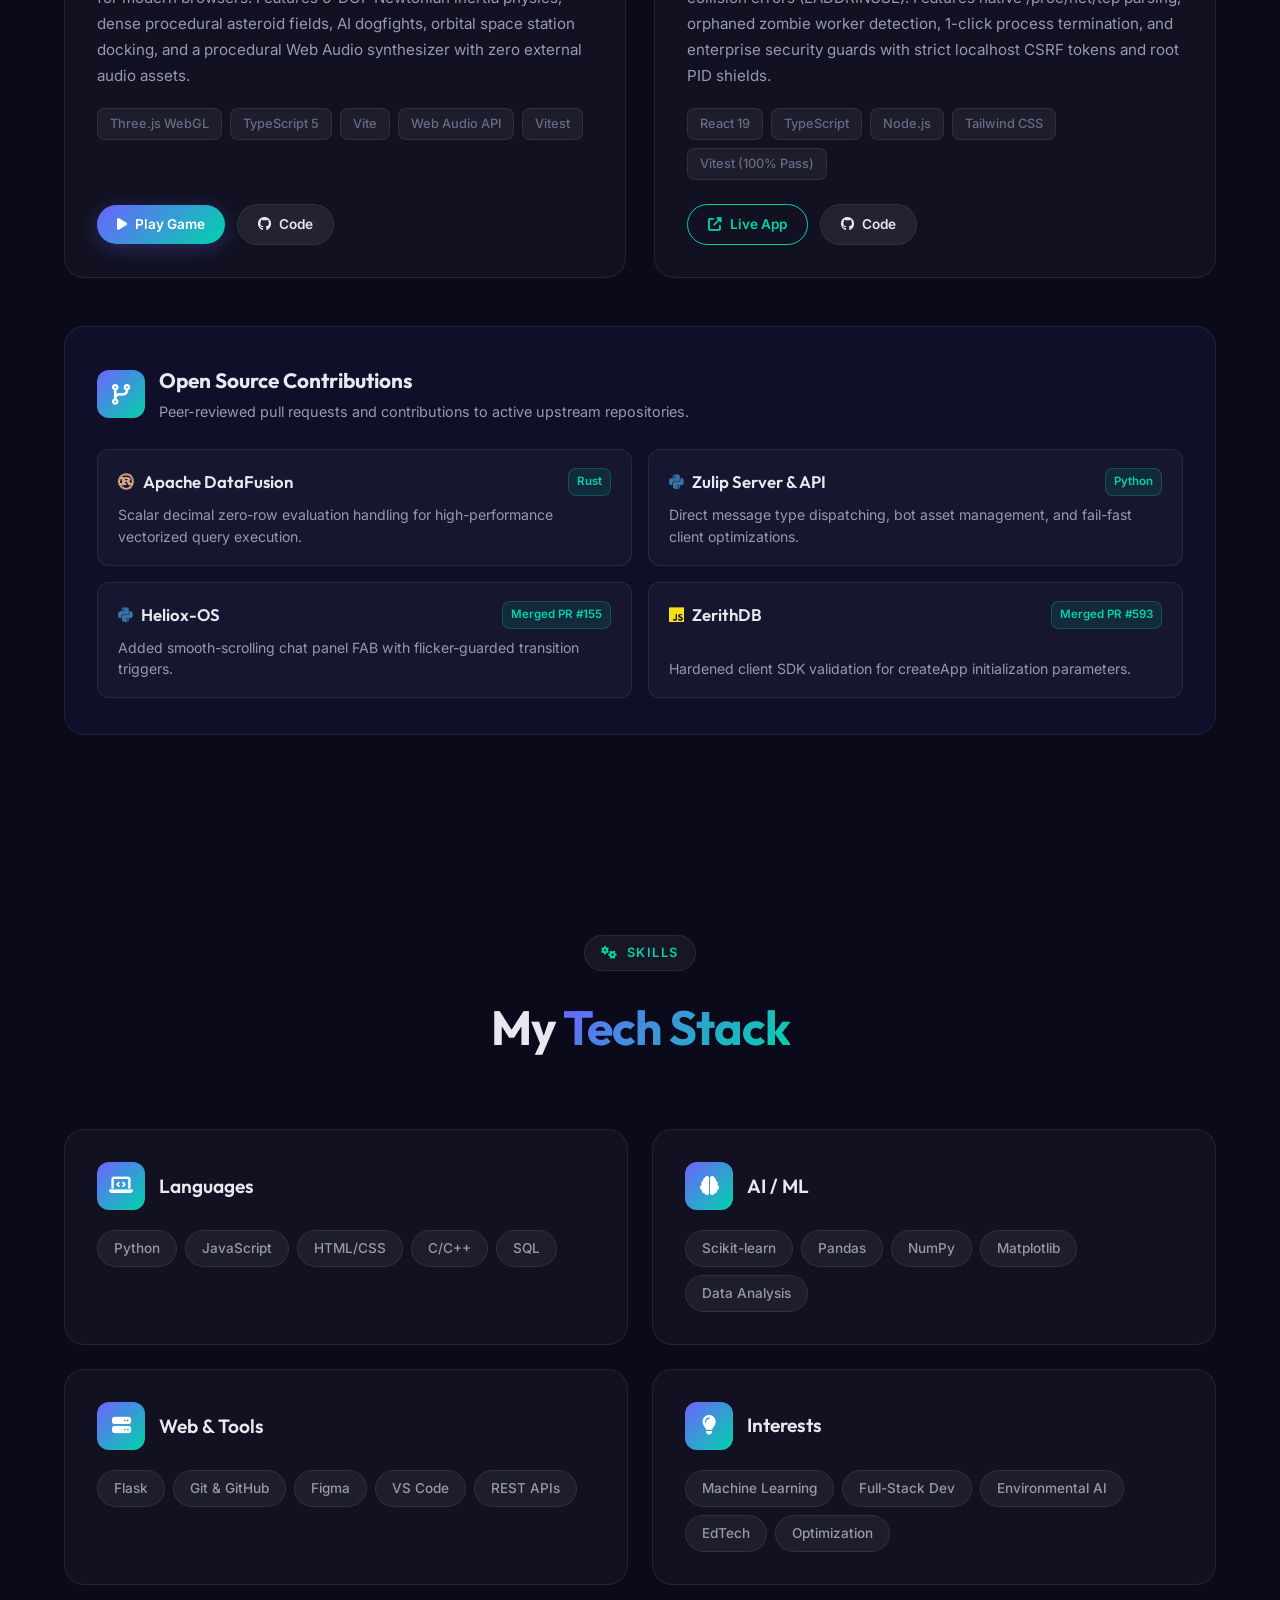
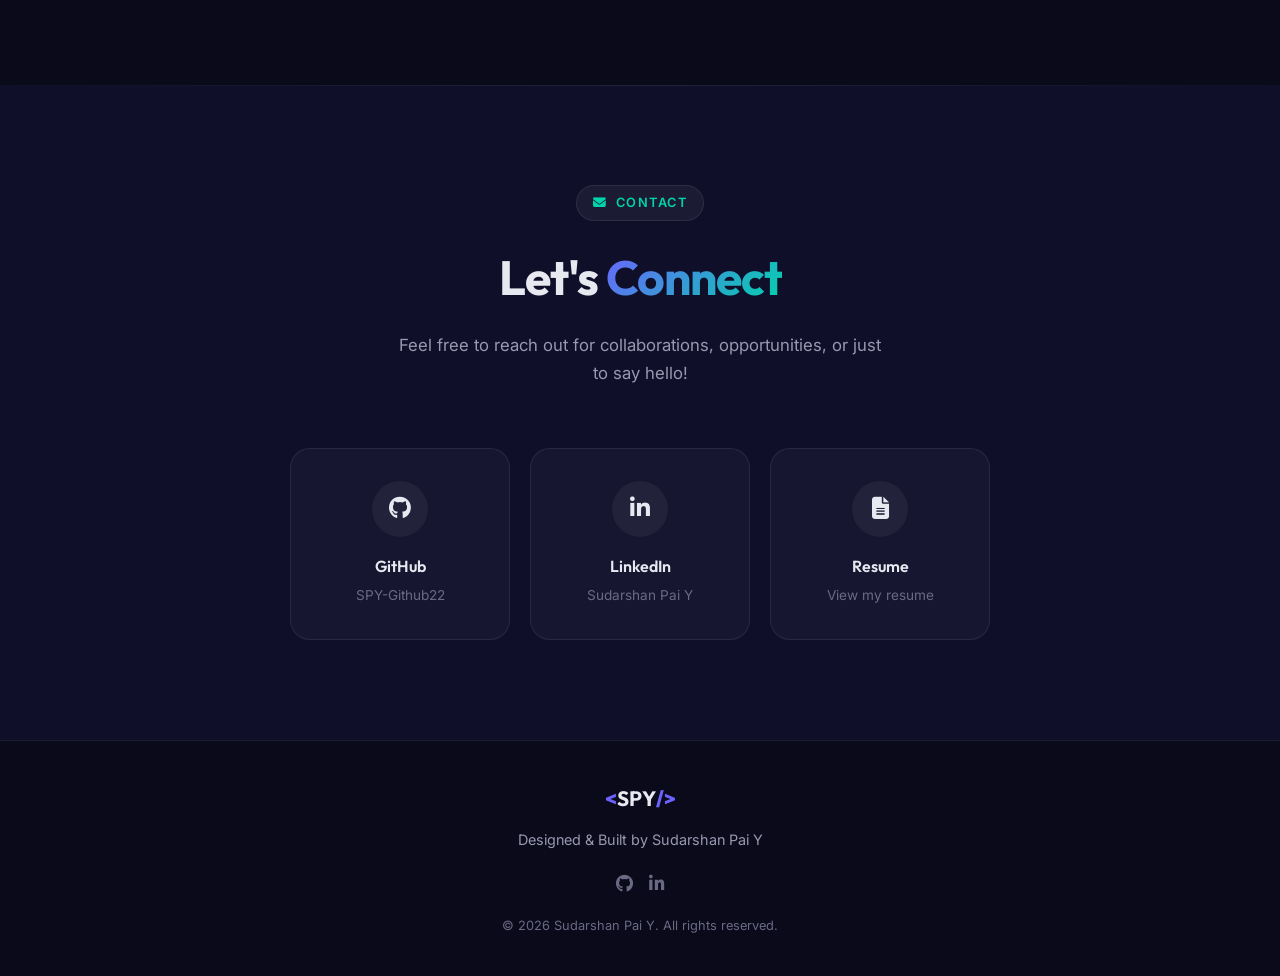
==== commit 44066839: "feat(showcase): add curated featured projects & open-source contributions section" ====
--- a/index.html
+++ b/index.html
@@ -33,6 +33,7 @@
             <ul class="nav-links" id="navLinks">
                 <li><a href="#hero" class="nav-link active">Home</a></li>
                 <li><a href="#about" class="nav-link">About</a></li>
+                <li><a href="#projects" class="nav-link">Projects</a></li>
                 <li><a href="#skills" class="nav-link">Skills</a></li>
                 <li><a href="#contact" class="nav-link">Contact</a></li>
             </ul>
@@ -159,6 +160,203 @@
         </div>
     </section>
 
+    <!-- ==================== FEATURED PROJECTS ==================== -->
+    <section class="section projects" id="projects">
+        <div class="container">
+            <div class="section-header reveal">
+                <span class="section-tag"><i class="fas fa-layer-group"></i> Featured Projects</span>
+                <h2 class="section-title">Engineered to <span class="gradient-text">Solve Problems</span></h2>
+                <p class="section-subtitle">Real-world AI systems, 3D spatial twins, and peer-reviewed open source work.</p>
+            </div>
+
+            <div class="projects-grid">
+                <!-- 1. BhuRakshak (SIH Flagship) -->
+                <div class="project-card featured-wide reveal">
+                    <div>
+                        <div class="project-meta-bar">
+                            <span class="project-domain-tag"><i class="fas fa-mountain"></i> Geospatial & Environmental AI</span>
+                            <span class="project-status-pill highlight"><i class="fas fa-trophy"></i> SIH 2026</span>
+                        </div>
+                        <h3 class="project-title">BhuRakshak (भूरक्षक) — Landslide Risk Monitoring & Early Warning</h3>
+                        <p class="project-description">
+                            A 4-layer predictive disaster protection system for North-East India fusing rainfall nowcasts, calibrated ML with rainfall hysteresis, Sentinel-1 InSAR creep anomalies, and high-risk evacuation routing. Features PostGIS/TimescaleDB hypertables, Martin vector tiles, MapLibre 3D command center, and an offline Field PWA.
+                        </p>
+                        <div class="project-tech-stack">
+                            <span class="project-tech-pill">FastAPI</span>
+                            <span class="project-tech-pill">Next.js 14</span>
+                            <span class="project-tech-pill">PostgreSQL / PostGIS</span>
+                            <span class="project-tech-pill">TimescaleDB</span>
+                            <span class="project-tech-pill">Sentinel-1 InSAR</span>
+                            <span class="project-tech-pill">MapLibre 3D</span>
+                            <span class="project-tech-pill">Celery / Redis</span>
+                            <span class="project-tech-pill">Offline PWA</span>
+                        </div>
+                    </div>
+                    <div class="project-actions">
+                        <a href="https://github.com/SPY-Github22/bhrakshak-v2" target="_blank" rel="noopener" class="btn btn-primary btn-sm">
+                            <i class="fab fa-github"></i> View Repository
+                        </a>
+                        <span class="project-status-pill"><i class="fas fa-check-circle"></i> Production Ready</span>
+                    </div>
+                </div>
+
+                <!-- 2. RailTwin 3D -->
+                <div class="project-card reveal">
+                    <div>
+                        <div class="project-meta-bar">
+                            <span class="project-domain-tag"><i class="fas fa-train"></i> Spatial Systems & Digital Twins</span>
+                            <span class="project-status-pill highlight">Live 3D Twin</span>
+                        </div>
+                        <h3 class="project-title">RailTwin 3D — Dadar Junction Spatial Digital Twin</h3>
+                        <p class="project-description">
+                            Interactive 3D commuter crowd navigation and station monitoring platform modeled for Dadar Junction (Mumbai) handling ~2M daily passengers across 14 platforms. Features multi-level geometry, real-time foot overbridge congestion radar, coach demarcations, and stampede detour routing.
+                        </p>
+                        <div class="project-tech-stack">
+                            <span class="project-tech-pill">Three.js</span>
+                            <span class="project-tech-pill">React 19</span>
+                            <span class="project-tech-pill">TypeScript</span>
+                            <span class="project-tech-pill">WebGL</span>
+                            <span class="project-tech-pill">Tailwind CSS</span>
+                            <span class="project-tech-pill">Vitest</span>
+                        </div>
+                    </div>
+                    <div class="project-actions">
+                        <a href="https://github.com/SPY-Github22/railtwin" target="_blank" rel="noopener" class="btn btn-outline btn-sm">
+                            <i class="fab fa-github"></i> View Repository
+                        </a>
+                    </div>
+                </div>
+
+                <!-- 3. Coral Bleaching Predictor -->
+                <div class="project-card reveal">
+                    <div>
+                        <div class="project-meta-bar">
+                            <span class="project-domain-tag"><i class="fas fa-water"></i> Marine Ecology & Machine Learning</span>
+                            <span class="project-status-pill research">Research Project</span>
+                        </div>
+                        <h3 class="project-title">Coral Bleaching & Reef Degradation Predictor</h3>
+                        <p class="project-description">
+                            Predictive machine learning model assessing coral reef degradation and bleaching events. Built by aggregating multi-source satellite sea-surface temperatures, oceanographic climate datasets, and environmental variables, supported by direct research inquiries with marine institutions.
+                        </p>
+                        <div class="project-tech-stack">
+                            <span class="project-tech-pill">Python</span>
+                            <span class="project-tech-pill">Scikit-learn</span>
+                            <span class="project-tech-pill">Pandas</span>
+                            <span class="project-tech-pill">NumPy</span>
+                            <span class="project-tech-pill">Data Scraping</span>
+                            <span class="project-tech-pill">Matplotlib</span>
+                        </div>
+                    </div>
+                    <div class="project-actions">
+                        <a href="https://github.com/SPY-Github22/Coral-Bleaching-Predictor" target="_blank" rel="noopener" class="btn btn-outline btn-sm">
+                            <i class="fab fa-github"></i> Baseline v1
+                        </a>
+                        <span class="project-status-pill">v2 in Progress</span>
+                    </div>
+                </div>
+
+                <!-- 4. APEX Prime 2 -->
+                <div class="project-card reveal">
+                    <div>
+                        <div class="project-meta-bar">
+                            <span class="project-domain-tag"><i class="fas fa-gamepad"></i> Real-Time Graphics & WebGL</span>
+                            <span class="project-status-pill highlight">Playable in Browser</span>
+                        </div>
+                        <h3 class="project-title">APEX Prime 2: Void Vanguard</h3>
+                        <p class="project-description">
+                            An open-world 3D space flight and dogfight combat simulator built for modern browsers. Features 6-DOF Newtonian inertia physics, dense procedural asteroid fields, AI dogfights, orbital space station docking, and a procedural Web Audio synthesizer with zero external audio assets.
+                        </p>
+                        <div class="project-tech-stack">
+                            <span class="project-tech-pill">Three.js WebGL</span>
+                            <span class="project-tech-pill">TypeScript 5</span>
+                            <span class="project-tech-pill">Vite</span>
+                            <span class="project-tech-pill">Web Audio API</span>
+                            <span class="project-tech-pill">Vitest</span>
+                        </div>
+                    </div>
+                    <div class="project-actions">
+                        <a href="https://spy-github22.github.io/apex-prime-2/" target="_blank" rel="noopener" class="btn btn-primary btn-sm">
+                            <i class="fas fa-play"></i> Play Game
+                        </a>
+                        <a href="https://github.com/SPY-Github22/apex-prime-2" target="_blank" rel="noopener" class="btn btn-glass btn-sm">
+                            <i class="fab fa-github"></i> Code
+                        </a>
+                    </div>
+                </div>
+
+                <!-- 5. PortPilot -->
+                <div class="project-card reveal">
+                    <div>
+                        <div class="project-meta-bar">
+                            <span class="project-domain-tag"><i class="fas fa-shield-alt"></i> Systems & Process Management</span>
+                            <span class="project-status-pill">Live Utility</span>
+                        </div>
+                        <h3 class="project-title">PortPilot — Ghost Process Exorcist</h3>
+                        <p class="project-description">
+                            A developer process inspection dashboard and CLI that prevents port collision errors (EADDRINUSE). Features native /proc/net/tcp parsing, orphaned zombie worker detection, 1-click process termination, and enterprise security guards with strict localhost CSRF tokens and root PID shields.
+                        </p>
+                        <div class="project-tech-stack">
+                            <span class="project-tech-pill">React 19</span>
+                            <span class="project-tech-pill">TypeScript</span>
+                            <span class="project-tech-pill">Node.js</span>
+                            <span class="project-tech-pill">Tailwind CSS</span>
+                            <span class="project-tech-pill">Vitest (100% Pass)</span>
+                        </div>
+                    </div>
+                    <div class="project-actions">
+                        <a href="https://spy-github22.github.io/portpilot/" target="_blank" rel="noopener" class="btn btn-outline btn-sm">
+                            <i class="fas fa-external-link-alt"></i> Live App
+                        </a>
+                        <a href="https://github.com/SPY-Github22/portpilot" target="_blank" rel="noopener" class="btn btn-glass btn-sm">
+                            <i class="fab fa-github"></i> Code
+                        </a>
+                    </div>
+                </div>
+            </div>
+
+            <!-- Open Source Contributions Banner -->
+            <div class="oss-card reveal">
+                <div class="oss-card-header">
+                    <div class="oss-card-icon"><i class="fas fa-code-branch"></i></div>
+                    <div>
+                        <h3>Open Source Contributions</h3>
+                        <p>Peer-reviewed pull requests and contributions to active upstream repositories.</p>
+                    </div>
+                </div>
+                <div class="oss-grid">
+                    <a href="https://github.com/SPY-Github22/datafusion" target="_blank" rel="noopener" class="oss-item">
+                        <div class="oss-item-top">
+                            <span class="oss-repo-name"><i class="fab fa-rust" style="color: #dea584;"></i> Apache DataFusion</span>
+                            <span class="oss-tag">Rust</span>
+                        </div>
+                        <p class="oss-desc">Scalar decimal zero-row evaluation handling for high-performance vectorized query execution.</p>
+                    </a>
+                    <a href="https://github.com/SPY-Github22/zulip" target="_blank" rel="noopener" class="oss-item">
+                        <div class="oss-item-top">
+                            <span class="oss-repo-name"><i class="fab fa-python" style="color: #3572A5;"></i> Zulip Server & API</span>
+                            <span class="oss-tag">Python</span>
+                        </div>
+                        <p class="oss-desc">Direct message type dispatching, bot asset management, and fail-fast client optimizations.</p>
+                    </a>
+                    <a href="https://github.com/SPY-Github22/Heliox-OS" target="_blank" rel="noopener" class="oss-item">
+                        <div class="oss-item-top">
+                            <span class="oss-repo-name"><i class="fab fa-python" style="color: #3572A5;"></i> Heliox-OS</span>
+                            <span class="oss-tag">Merged PR #155</span>
+                        </div>
+                        <p class="oss-desc">Added smooth-scrolling chat panel FAB with flicker-guarded transition triggers.</p>
+                    </a>
+                    <a href="https://github.com/SPY-Github22/ZerithDB" target="_blank" rel="noopener" class="oss-item">
+                        <div class="oss-item-top">
+                            <span class="oss-repo-name"><i class="fab fa-js" style="color: #f7df1e;"></i> ZerithDB</span>
+                            <span class="oss-tag">Merged PR #593</span>
+                        </div>
+                        <p class="oss-desc">Hardened client SDK validation for createApp initialization parameters.</p>
+                    </a>
+                </div>
+            </div>
+        </div>
+    </section>
+
     <!-- ==================== SKILLS ==================== -->
     <section class="section skills" id="skills">
         <div class="container">
--- a/style.css
+++ b/style.css
@@ -646,6 +646,265 @@
     color: var(--accent-2);
     border-color: rgba(0, 212, 170, 0.3);
     background: rgba(0, 212, 170, 0.06);
+}
+
+/* ===========================
+   FEATURED PROJECTS
+   =========================== */
+.projects {
+    background: var(--bg-primary);
+    position: relative;
+}
+
+.projects::before {
+    content: '';
+    position: absolute;
+    top: 0; left: 0; right: 0;
+    height: 1px;
+    background: linear-gradient(90deg, transparent, var(--border-glass), transparent);
+}
+
+.projects-grid {
+    display: grid;
+    grid-template-columns: repeat(2, 1fr);
+    gap: 28px;
+    margin-bottom: 48px;
+}
+
+.project-card {
+    background: var(--bg-card);
+    border: 1px solid var(--border-glass);
+    border-radius: var(--radius-lg);
+    padding: 32px;
+    display: flex;
+    flex-direction: column;
+    justify-content: space-between;
+    transition: var(--transition);
+    position: relative;
+    overflow: hidden;
+    backdrop-filter: blur(10px);
+}
+
+.project-card::before {
+    content: '';
+    position: absolute;
+    top: 0; left: 0; right: 0;
+    height: 3px;
+    background: var(--gradient-primary);
+    opacity: 0;
+    transition: var(--transition);
+}
+
+.project-card:hover {
+    border-color: var(--border-glass-hover);
+    background: var(--bg-card-hover);
+    transform: translateY(-6px);
+    box-shadow: var(--shadow-glow);
+}
+
+.project-card:hover::before {
+    opacity: 1;
+}
+
+.project-card.featured-wide {
+    grid-column: span 2;
+}
+
+.project-meta-bar {
+    display: flex;
+    align-items: center;
+    justify-content: space-between;
+    gap: 12px;
+    margin-bottom: 16px;
+    flex-wrap: wrap;
+}
+
+.project-domain-tag {
+    display: inline-flex;
+    align-items: center;
+    gap: 6px;
+    font-size: 0.78rem;
+    font-weight: 600;
+    text-transform: uppercase;
+    letter-spacing: 1px;
+    color: var(--accent-2);
+}
+
+.project-domain-tag i {
+    font-size: 0.85rem;
+}
+
+.project-status-pill {
+    padding: 4px 12px;
+    border-radius: var(--radius-xl);
+    font-size: 0.75rem;
+    font-weight: 600;
+    letter-spacing: 0.5px;
+    background: rgba(108, 99, 255, 0.12);
+    border: 1px solid rgba(108, 99, 255, 0.3);
+    color: #9d95ff;
+}
+
+.project-status-pill.highlight {
+    background: rgba(0, 212, 170, 0.12);
+    border-color: rgba(0, 212, 170, 0.3);
+    color: var(--accent-2);
+}
+
+.project-status-pill.research {
+    background: rgba(255, 107, 157, 0.12);
+    border-color: rgba(255, 107, 157, 0.3);
+    color: var(--accent-3);
+}
+
+.project-title {
+    font-family: var(--font-heading);
+    font-size: 1.4rem;
+    font-weight: 700;
+    color: var(--text-primary);
+    margin-bottom: 10px;
+    line-height: 1.3;
+}
+
+.project-description {
+    color: var(--text-secondary);
+    font-size: 0.95rem;
+    line-height: 1.7;
+    margin-bottom: 20px;
+    flex-grow: 1;
+}
+
+.project-tech-stack {
+    display: flex;
+    flex-wrap: wrap;
+    gap: 8px;
+    margin-bottom: 24px;
+}
+
+.project-tech-pill {
+    padding: 4px 12px;
+    border-radius: var(--radius-sm);
+    background: var(--bg-glass);
+    border: 1px solid var(--border-glass);
+    font-size: 0.8rem;
+    font-weight: 500;
+    color: var(--text-muted);
+    transition: var(--transition);
+}
+
+.project-card:hover .project-tech-pill {
+    color: var(--text-secondary);
+    border-color: rgba(255, 255, 255, 0.12);
+}
+
+.project-actions {
+    display: flex;
+    align-items: center;
+    gap: 12px;
+    flex-wrap: wrap;
+}
+
+/* Open Source Highlight Box */
+.oss-card {
+    background: var(--bg-secondary);
+    border: 1px solid var(--border-glass);
+    border-radius: var(--radius-lg);
+    padding: 36px 32px;
+    margin-top: 40px;
+    backdrop-filter: blur(10px);
+    position: relative;
+    overflow: hidden;
+}
+
+.oss-card-header {
+    display: flex;
+    align-items: center;
+    gap: 14px;
+    margin-bottom: 24px;
+}
+
+.oss-card-icon {
+    width: 48px;
+    height: 48px;
+    border-radius: var(--radius-md);
+    background: var(--gradient-primary);
+    display: flex;
+    align-items: center;
+    justify-content: center;
+    font-size: 1.3rem;
+    color: #fff;
+    flex-shrink: 0;
+}
+
+.oss-card-header h3 {
+    font-family: var(--font-heading);
+    font-size: 1.3rem;
+    font-weight: 700;
+    color: var(--text-primary);
+}
+
+.oss-card-header p {
+    font-size: 0.9rem;
+    color: var(--text-secondary);
+    margin-top: 2px;
+}
+
+.oss-grid {
+    display: grid;
+    grid-template-columns: repeat(2, 1fr);
+    gap: 16px;
+}
+
+.oss-item {
+    background: var(--bg-card);
+    border: 1px solid var(--border-glass);
+    border-radius: var(--radius-md);
+    padding: 18px 20px;
+    transition: var(--transition);
+    display: flex;
+    flex-direction: column;
+    justify-content: space-between;
+}
+
+.oss-item:hover {
+    border-color: var(--accent-2);
+    transform: translateY(-2px);
+    background: var(--bg-card-hover);
+}
+
+.oss-item-top {
+    display: flex;
+    align-items: center;
+    justify-content: space-between;
+    gap: 10px;
+    margin-bottom: 8px;
+}
+
+.oss-repo-name {
+    font-family: var(--font-heading);
+    font-size: 1.05rem;
+    font-weight: 600;
+    color: var(--text-primary);
+    display: flex;
+    align-items: center;
+    gap: 8px;
+}
+
+.oss-tag {
+    font-size: 0.72rem;
+    font-weight: 600;
+    padding: 3px 8px;
+    border-radius: var(--radius-sm);
+    background: rgba(0, 212, 170, 0.1);
+    color: var(--accent-2);
+    border: 1px solid rgba(0, 212, 170, 0.25);
+    white-space: nowrap;
+}
+
+.oss-desc {
+    font-size: 0.88rem;
+    color: var(--text-secondary);
+    line-height: 1.5;
 }
 
 /* ===========================
@@ -854,6 +1113,10 @@
 
     .skills-grid { grid-template-columns: 1fr; }
 
+    .projects-grid { grid-template-columns: 1fr; }
+    .project-card.featured-wide { grid-column: span 1; }
+    .oss-grid { grid-template-columns: 1fr; }
+
     .contact-cards {
         grid-template-columns: 1fr;
         max-width: 320px;
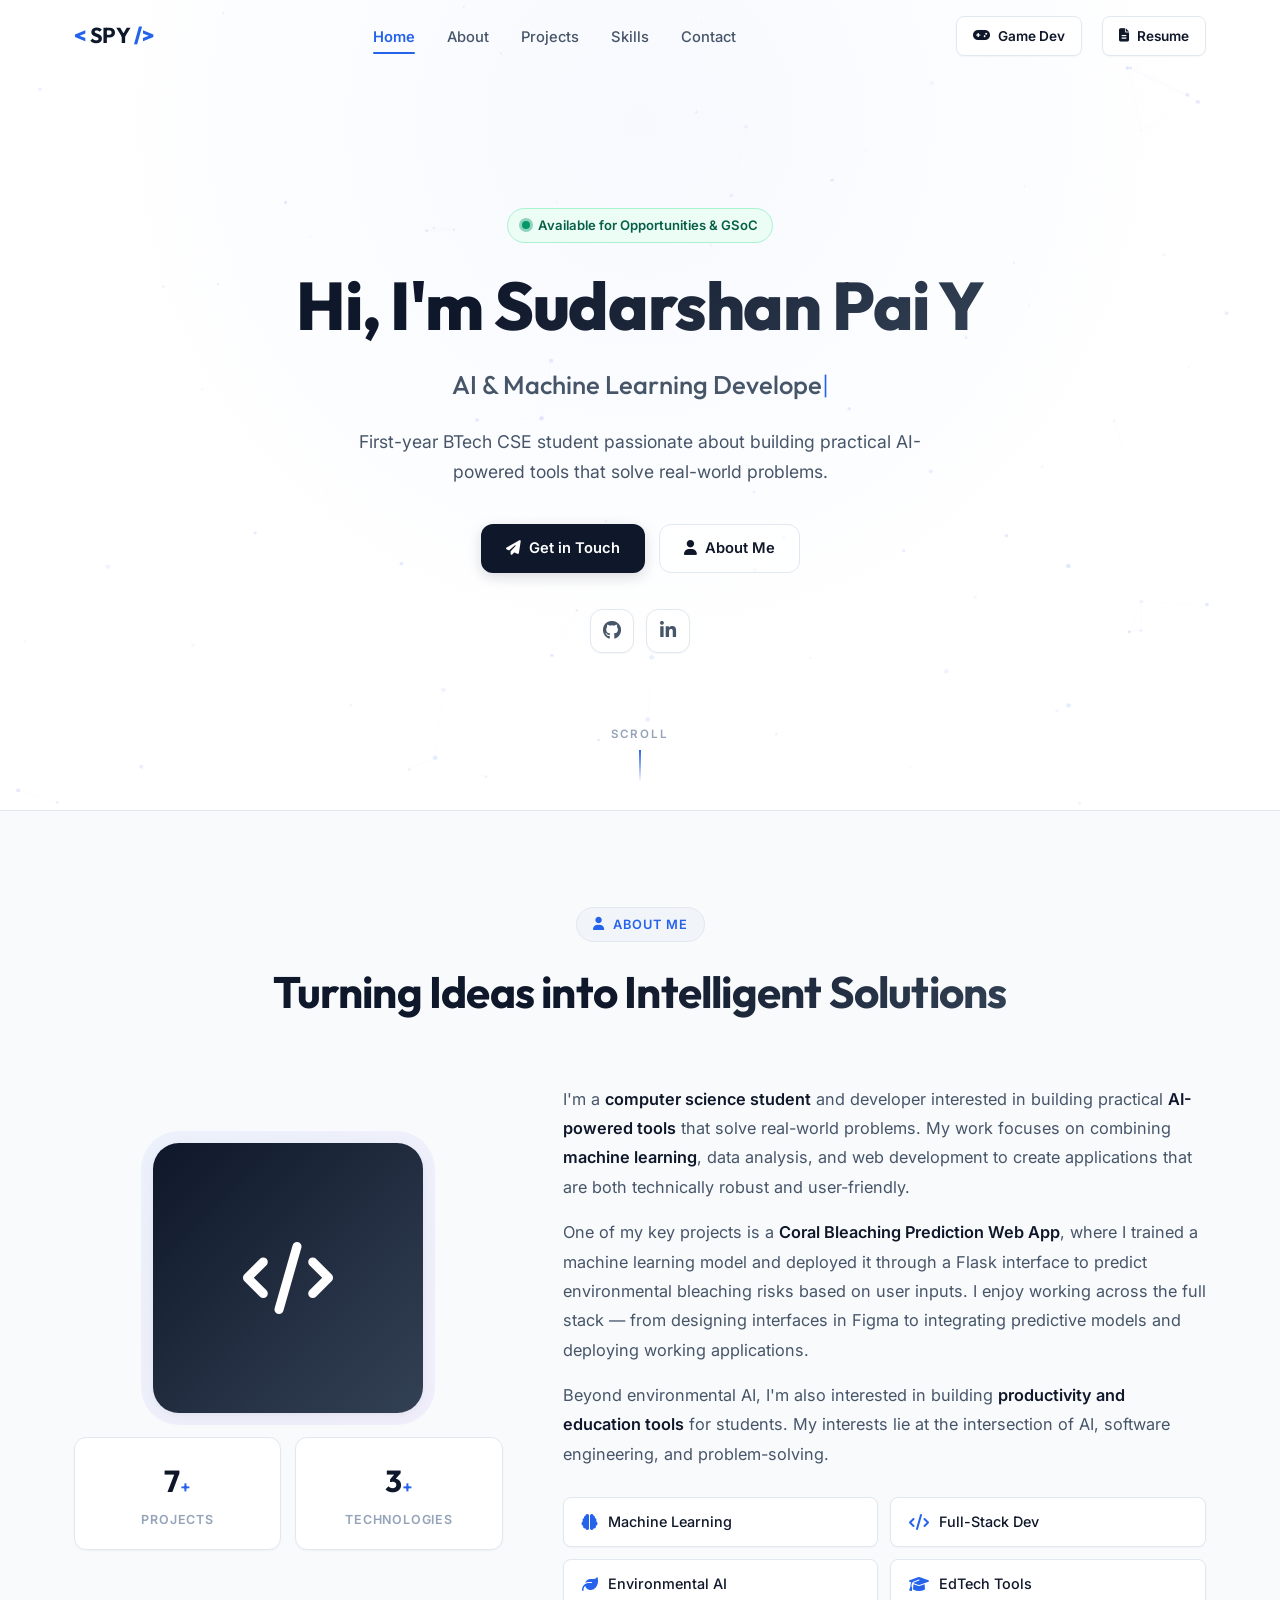
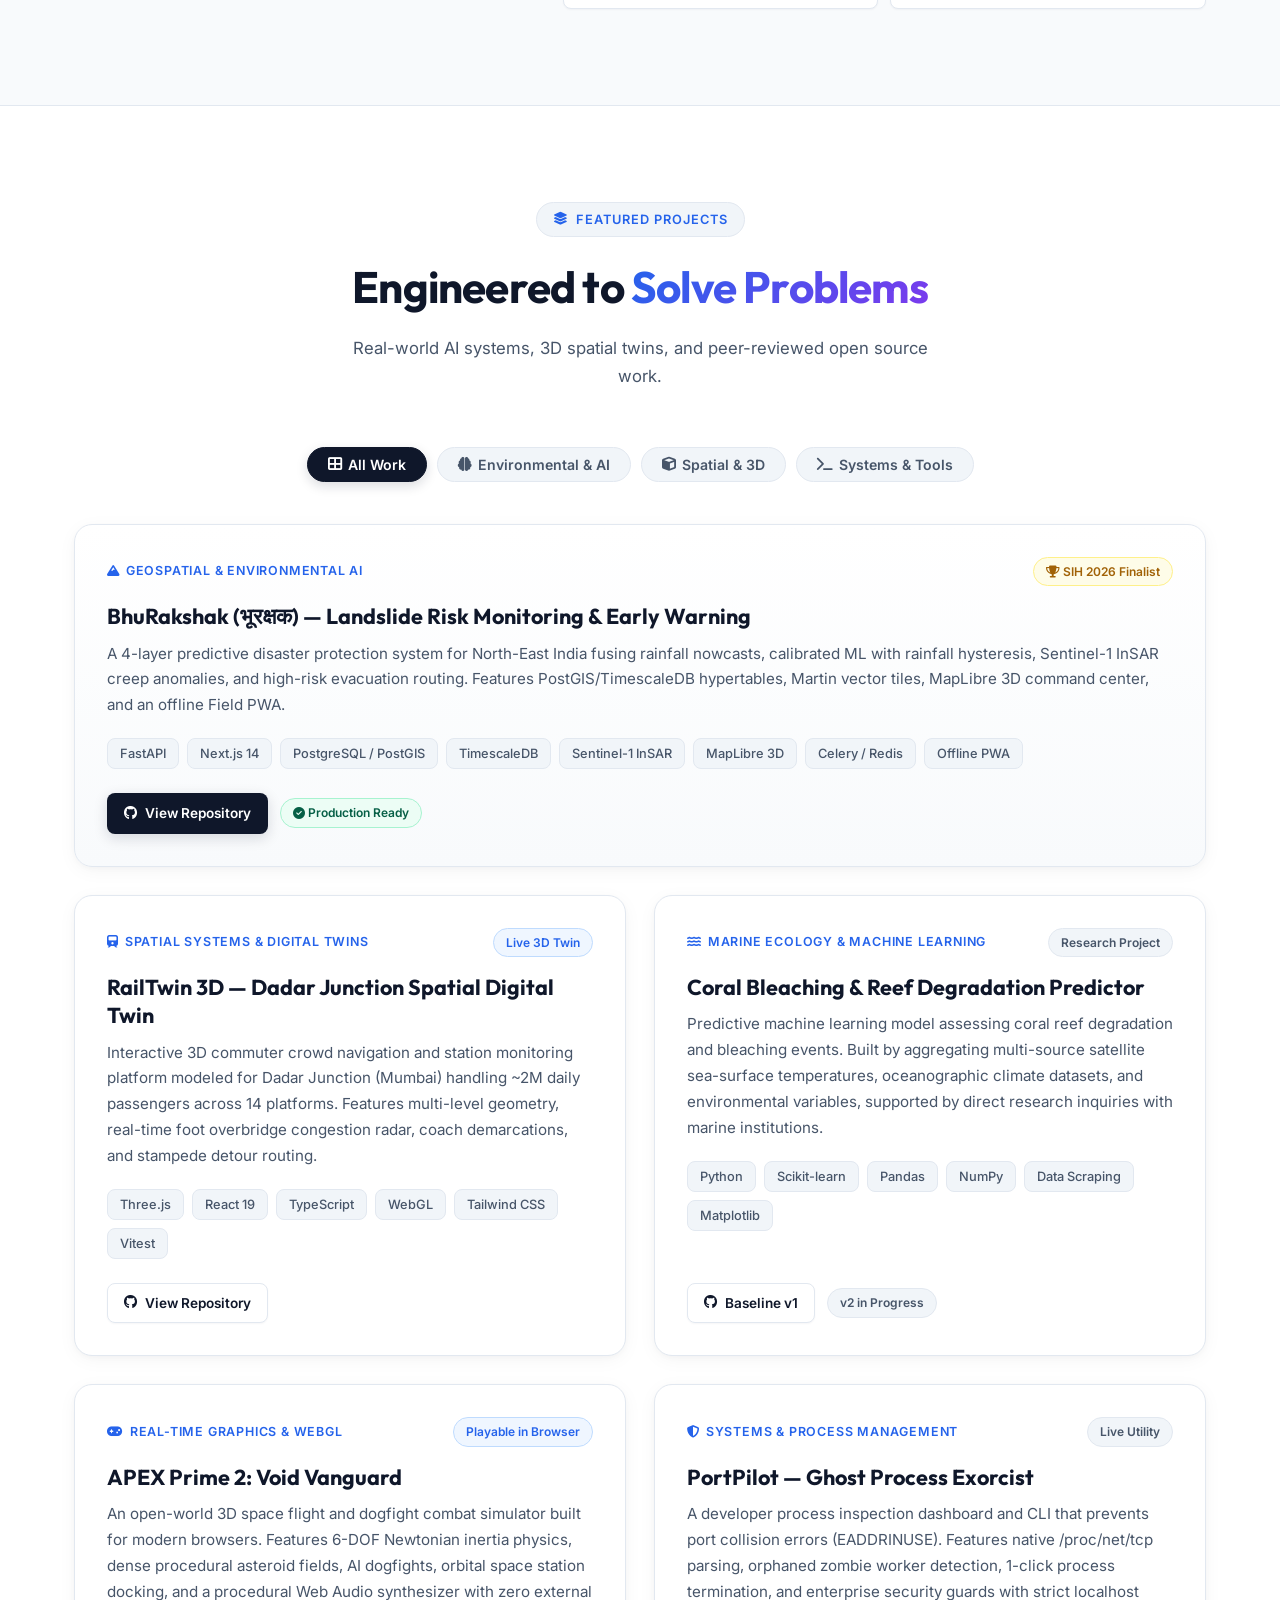
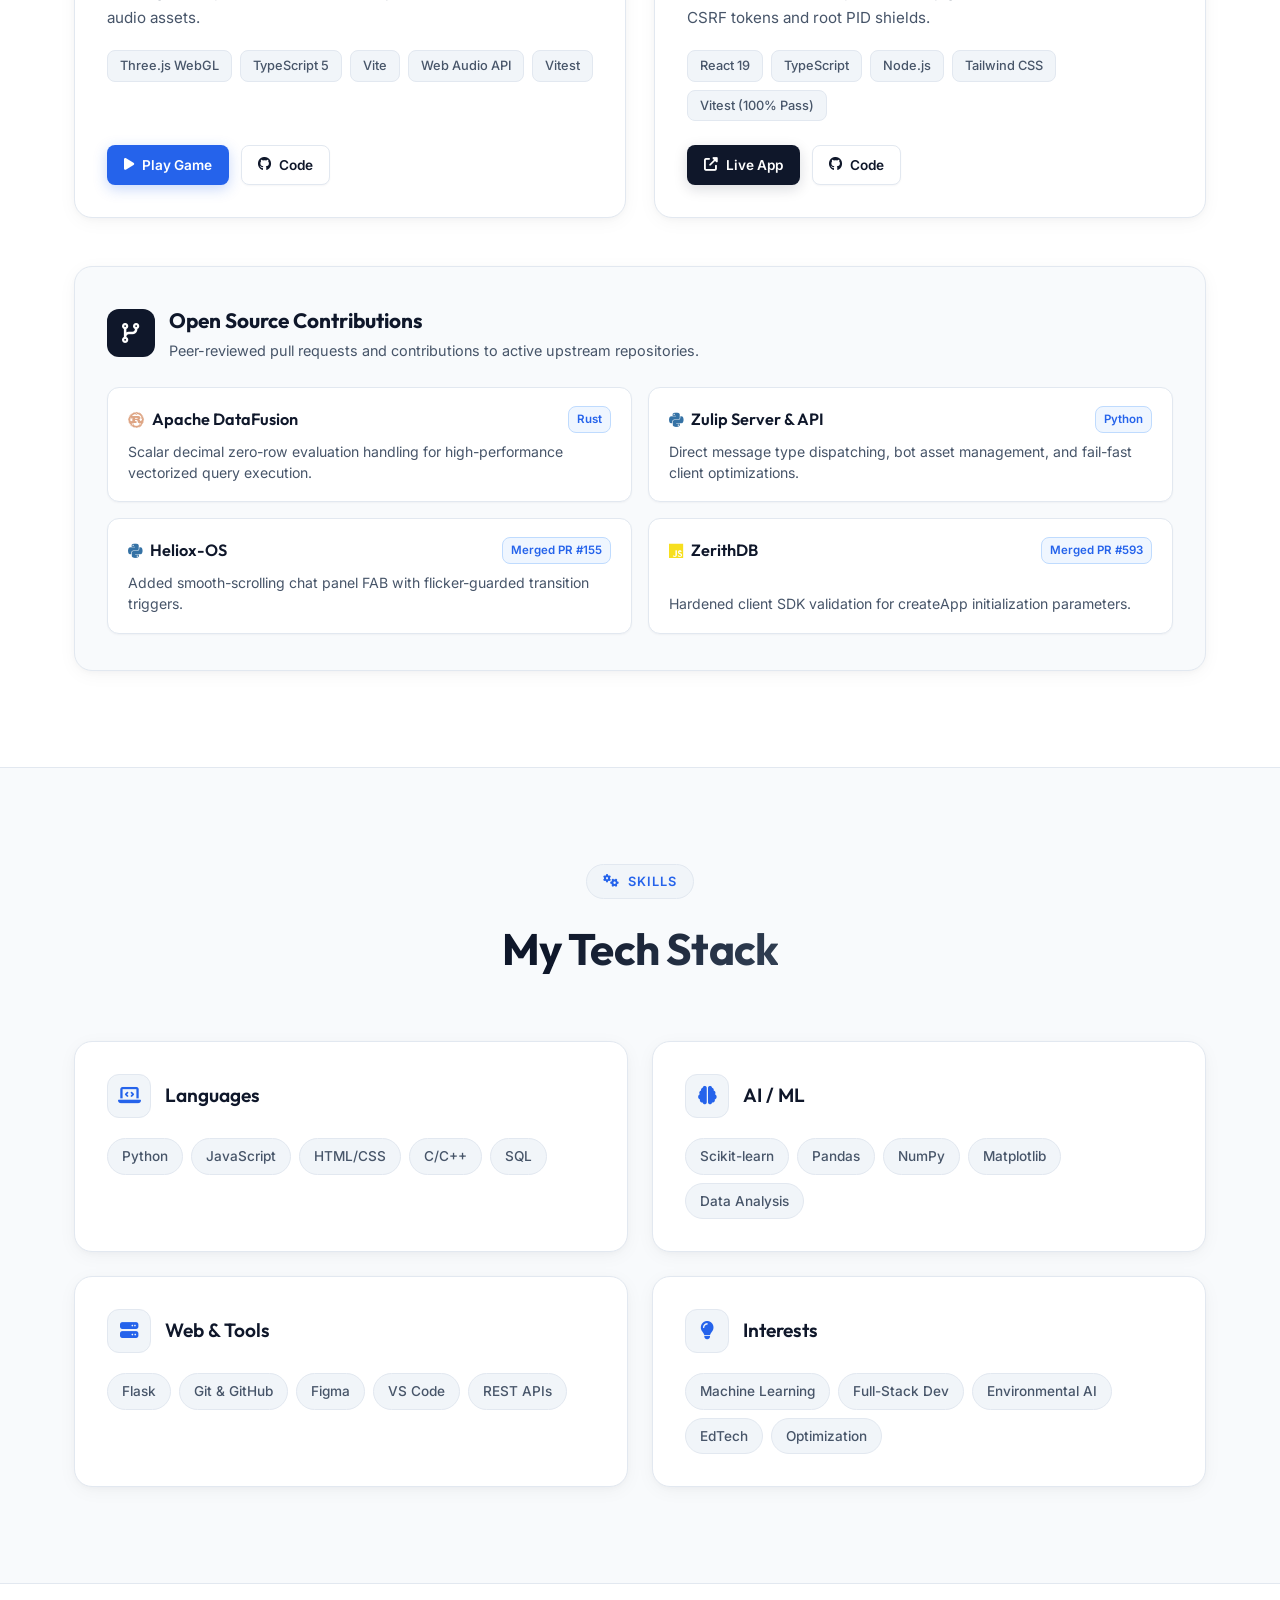
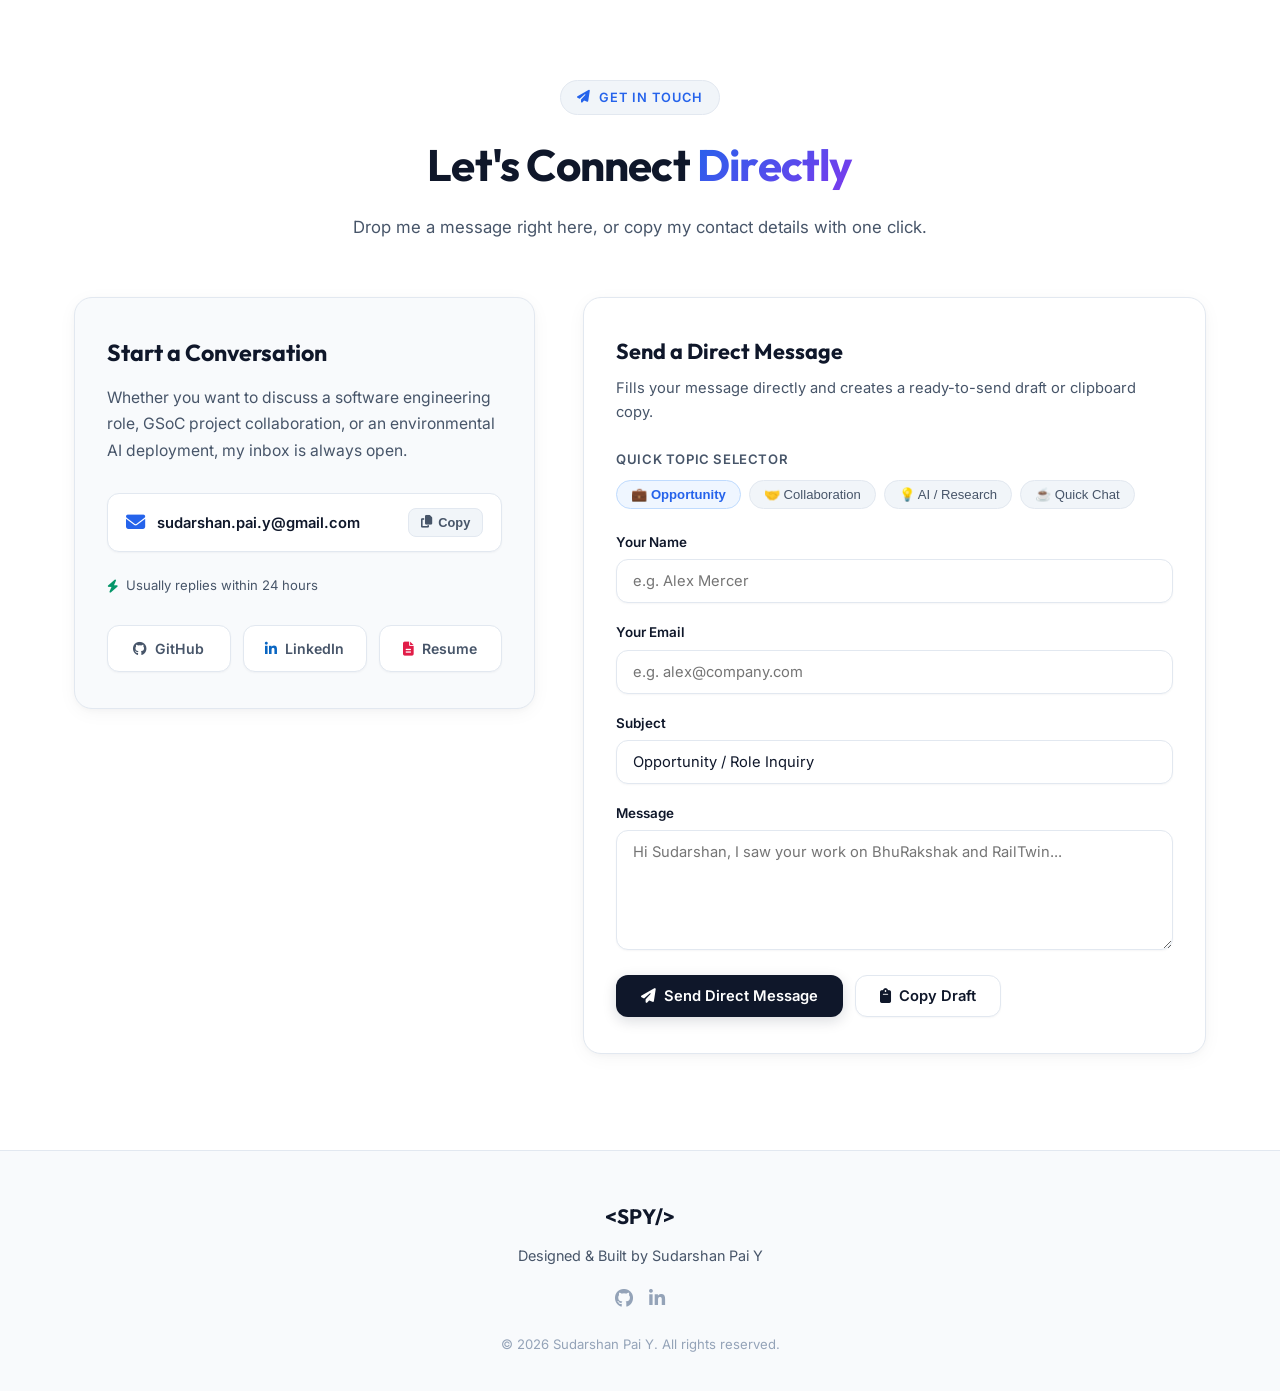
==== commit 7d05f5c8: "feat(ui): redesign to minimalist clean light aesthetic with interactive filters & direct contact for" ====
--- a/index.html
+++ b/index.html
@@ -55,8 +55,10 @@
     <section class="hero" id="hero">
         <canvas id="particleCanvas"></canvas>
         <div class="hero-content">
-            <div class="hero-badge reveal">
-                <i class="fas fa-robot"></i> AI & Software Developer
+            <div class="hero-badge-wrap reveal">
+                <span class="status-badge-live">
+                    <span class="pulse-dot"></span> Available for Opportunities &amp; GSoC
+                </span>
             </div>
             <h1 class="hero-title reveal">
                 Hi, I'm <span class="gradient-text">Sudarshan Pai Y</span>
@@ -165,19 +167,27 @@
         <div class="container">
             <div class="section-header reveal">
                 <span class="section-tag"><i class="fas fa-layer-group"></i> Featured Projects</span>
-                <h2 class="section-title">Engineered to <span class="gradient-text">Solve Problems</span></h2>
+                <h2 class="section-title">Engineered to <span class="gradient-blue">Solve Problems</span></h2>
                 <p class="section-subtitle">Real-world AI systems, 3D spatial twins, and peer-reviewed open source work.</p>
+            </div>
+
+            <!-- Interactive Project Filter Tabs -->
+            <div class="filter-tabs reveal">
+                <button class="filter-tab active" data-filter="all"><i class="fas fa-th-large"></i> All Work</button>
+                <button class="filter-tab" data-filter="ai"><i class="fas fa-brain"></i> Environmental &amp; AI</button>
+                <button class="filter-tab" data-filter="spatial"><i class="fas fa-cube"></i> Spatial &amp; 3D</button>
+                <button class="filter-tab" data-filter="systems"><i class="fas fa-terminal"></i> Systems &amp; Tools</button>
             </div>
 
             <div class="projects-grid">
                 <!-- 1. BhuRakshak (SIH Flagship) -->
-                <div class="project-card featured-wide reveal">
+                <div class="project-card featured-wide reveal" data-category="ai">
                     <div>
                         <div class="project-meta-bar">
-                            <span class="project-domain-tag"><i class="fas fa-mountain"></i> Geospatial & Environmental AI</span>
-                            <span class="project-status-pill highlight"><i class="fas fa-trophy"></i> SIH 2026</span>
-                        </div>
-                        <h3 class="project-title">BhuRakshak (भूरक्षक) — Landslide Risk Monitoring & Early Warning</h3>
+                            <span class="project-domain-tag"><i class="fas fa-mountain"></i> Geospatial &amp; Environmental AI</span>
+                            <span class="project-status-pill gold"><i class="fas fa-trophy"></i> SIH 2026 Finalist</span>
+                        </div>
+                        <h3 class="project-title">BhuRakshak (भूरक्षक) — Landslide Risk Monitoring &amp; Early Warning</h3>
                         <p class="project-description">
                             A 4-layer predictive disaster protection system for North-East India fusing rainfall nowcasts, calibrated ML with rainfall hysteresis, Sentinel-1 InSAR creep anomalies, and high-risk evacuation routing. Features PostGIS/TimescaleDB hypertables, Martin vector tiles, MapLibre 3D command center, and an offline Field PWA.
                         </p>
@@ -196,15 +206,15 @@
                         <a href="https://github.com/SPY-Github22/bhrakshak-v2" target="_blank" rel="noopener" class="btn btn-primary btn-sm">
                             <i class="fab fa-github"></i> View Repository
                         </a>
-                        <span class="project-status-pill"><i class="fas fa-check-circle"></i> Production Ready</span>
+                        <span class="project-status-pill emerald"><i class="fas fa-check-circle"></i> Production Ready</span>
                     </div>
                 </div>
 
                 <!-- 2. RailTwin 3D -->
-                <div class="project-card reveal">
+                <div class="project-card reveal" data-category="spatial">
                     <div>
                         <div class="project-meta-bar">
-                            <span class="project-domain-tag"><i class="fas fa-train"></i> Spatial Systems & Digital Twins</span>
+                            <span class="project-domain-tag"><i class="fas fa-train"></i> Spatial Systems &amp; Digital Twins</span>
                             <span class="project-status-pill highlight">Live 3D Twin</span>
                         </div>
                         <h3 class="project-title">RailTwin 3D — Dadar Junction Spatial Digital Twin</h3>
@@ -228,13 +238,13 @@
                 </div>
 
                 <!-- 3. Coral Bleaching Predictor -->
-                <div class="project-card reveal">
+                <div class="project-card reveal" data-category="ai">
                     <div>
                         <div class="project-meta-bar">
-                            <span class="project-domain-tag"><i class="fas fa-water"></i> Marine Ecology & Machine Learning</span>
-                            <span class="project-status-pill research">Research Project</span>
-                        </div>
-                        <h3 class="project-title">Coral Bleaching & Reef Degradation Predictor</h3>
+                            <span class="project-domain-tag"><i class="fas fa-water"></i> Marine Ecology &amp; Machine Learning</span>
+                            <span class="project-status-pill">Research Project</span>
+                        </div>
+                        <h3 class="project-title">Coral Bleaching &amp; Reef Degradation Predictor</h3>
                         <p class="project-description">
                             Predictive machine learning model assessing coral reef degradation and bleaching events. Built by aggregating multi-source satellite sea-surface temperatures, oceanographic climate datasets, and environmental variables, supported by direct research inquiries with marine institutions.
                         </p>
@@ -256,10 +266,10 @@
                 </div>
 
                 <!-- 4. APEX Prime 2 -->
-                <div class="project-card reveal">
+                <div class="project-card reveal" data-category="spatial">
                     <div>
                         <div class="project-meta-bar">
-                            <span class="project-domain-tag"><i class="fas fa-gamepad"></i> Real-Time Graphics & WebGL</span>
+                            <span class="project-domain-tag"><i class="fas fa-gamepad"></i> Real-Time Graphics &amp; WebGL</span>
                             <span class="project-status-pill highlight">Playable in Browser</span>
                         </div>
                         <h3 class="project-title">APEX Prime 2: Void Vanguard</h3>
@@ -275,20 +285,20 @@
                         </div>
                     </div>
                     <div class="project-actions">
-                        <a href="https://spy-github22.github.io/apex-prime-2/" target="_blank" rel="noopener" class="btn btn-primary btn-sm">
+                        <a href="https://spy-github22.github.io/apex-prime-2/" target="_blank" rel="noopener" class="btn btn-accent btn-sm">
                             <i class="fas fa-play"></i> Play Game
                         </a>
-                        <a href="https://github.com/SPY-Github22/apex-prime-2" target="_blank" rel="noopener" class="btn btn-glass btn-sm">
+                        <a href="https://github.com/SPY-Github22/apex-prime-2" target="_blank" rel="noopener" class="btn btn-outline btn-sm">
                             <i class="fab fa-github"></i> Code
                         </a>
                     </div>
                 </div>
 
                 <!-- 5. PortPilot -->
-                <div class="project-card reveal">
+                <div class="project-card reveal" data-category="systems">
                     <div>
                         <div class="project-meta-bar">
-                            <span class="project-domain-tag"><i class="fas fa-shield-alt"></i> Systems & Process Management</span>
+                            <span class="project-domain-tag"><i class="fas fa-shield-alt"></i> Systems &amp; Process Management</span>
                             <span class="project-status-pill">Live Utility</span>
                         </div>
                         <h3 class="project-title">PortPilot — Ghost Process Exorcist</h3>
@@ -304,10 +314,10 @@
                         </div>
                     </div>
                     <div class="project-actions">
-                        <a href="https://spy-github22.github.io/portpilot/" target="_blank" rel="noopener" class="btn btn-outline btn-sm">
+                        <a href="https://spy-github22.github.io/portpilot/" target="_blank" rel="noopener" class="btn btn-primary btn-sm">
                             <i class="fas fa-external-link-alt"></i> Live App
                         </a>
-                        <a href="https://github.com/SPY-Github22/portpilot" target="_blank" rel="noopener" class="btn btn-glass btn-sm">
+                        <a href="https://github.com/SPY-Github22/portpilot" target="_blank" rel="noopener" class="btn btn-outline btn-sm">
                             <i class="fab fa-github"></i> Code
                         </a>
                     </div>
@@ -425,30 +435,97 @@
     <section class="section contact" id="contact">
         <div class="container">
             <div class="section-header reveal">
-                <span class="section-tag"><i class="fas fa-envelope"></i> Contact</span>
-                <h2 class="section-title">Let's <span class="gradient-text">Connect</span></h2>
-                <p class="section-subtitle">Feel free to reach out for collaborations, opportunities, or just to say hello!</p>
-            </div>
-            <div class="contact-grid">
-                <div class="contact-cards reveal">
-                    <a href="https://github.com/SPY-Github22" target="_blank" rel="noopener" class="contact-card">
-                        <div class="contact-card-icon"><i class="fab fa-github"></i></div>
-                        <h3>GitHub</h3>
-                        <p>SPY-Github22</p>
-                        <span class="contact-card-arrow"><i class="fas fa-arrow-right"></i></span>
-                    </a>
-                    <a href="https://www.linkedin.com/in/sudarshan-pai-y/" target="_blank" rel="noopener" class="contact-card">
-                        <div class="contact-card-icon linkedin"><i class="fab fa-linkedin-in"></i></div>
-                        <h3>LinkedIn</h3>
-                        <p>Sudarshan Pai Y</p>
-                        <span class="contact-card-arrow"><i class="fas fa-arrow-right"></i></span>
-                    </a>
-                    <a href="assets/Sudarshan_Pai_Y_Standard_Resume.pdf" target="_blank" rel="noopener" class="contact-card">
-                        <div class="contact-card-icon resume"><i class="fas fa-file-alt"></i></div>
-                        <h3>Resume</h3>
-                        <p>View my resume</p>
-                        <span class="contact-card-arrow"><i class="fas fa-arrow-right"></i></span>
-                    </a>
+                <span class="section-tag"><i class="fas fa-paper-plane"></i> Get In Touch</span>
+                <h2 class="section-title">Let's Connect <span class="gradient-blue">Directly</span></h2>
+                <p class="section-subtitle">Drop me a message right here, or copy my contact details with one click.</p>
+            </div>
+
+            <div class="contact-layout">
+                <!-- Left: Channels & 1-Click Copy -->
+                <div class="contact-channels-card reveal">
+                    <h3 class="contact-channels-title">Start a Conversation</h3>
+                    <p class="contact-channels-desc">
+                        Whether you want to discuss a software engineering role, GSoC project collaboration, or an environmental AI deployment, my inbox is always open.
+                    </p>
+
+                    <!-- Interactive 1-Click Email Copy Box -->
+                    <div class="email-copy-box">
+                        <div class="email-copy-info">
+                            <i class="fas fa-envelope"></i>
+                            <div>
+                                <span class="email-copy-text" id="displayEmail">sudarshan.pai.y@gmail.com</span>
+                            </div>
+                        </div>
+                        <button class="btn-copy-email" id="btnCopyEmail" aria-label="Copy Email">
+                            <i class="fas fa-copy"></i> <span>Copy</span>
+                        </button>
+                    </div>
+
+                    <div class="response-pill">
+                        <i class="fas fa-bolt"></i> Usually replies within 24 hours
+                    </div>
+
+                    <div class="contact-social-row">
+                        <a href="https://github.com/SPY-Github22" target="_blank" rel="noopener" class="contact-social-btn">
+                            <i class="fab fa-github"></i> GitHub
+                        </a>
+                        <a href="https://www.linkedin.com/in/sudarshan-pai-y/" target="_blank" rel="noopener" class="contact-social-btn">
+                            <i class="fab fa-linkedin-in" style="color: #0a66c2;"></i> LinkedIn
+                        </a>
+                        <a href="assets/Sudarshan_Pai_Y_Standard_Resume.pdf" target="_blank" rel="noopener" class="contact-social-btn">
+                            <i class="fas fa-file-alt" style="color: #e11d48;"></i> Resume
+                        </a>
+                    </div>
+                </div>
+
+                <!-- Right: Interactive Direct Message Form -->
+                <div class="contact-form-card reveal">
+                    <div class="contact-form-header">
+                        <h3>Send a Direct Message</h3>
+                        <p>Fills your message directly and creates a ready-to-send draft or clipboard copy.</p>
+                    </div>
+
+                    <!-- Subject Quick Selector Chips -->
+                    <span class="subject-chips-label">Quick Topic Selector</span>
+                    <div class="subject-chips" id="subjectChips">
+                        <button type="button" class="subject-chip active" data-subject="Opportunity / Role Inquiry">💼 Opportunity</button>
+                        <button type="button" class="subject-chip" data-subject="Project Collaboration">🤝 Collaboration</button>
+                        <button type="button" class="subject-chip" data-subject="AI / Research Discussion">💡 AI / Research</button>
+                        <button type="button" class="subject-chip" data-subject="Quick Connect">☕ Quick Chat</button>
+                    </div>
+
+                    <form id="directContactForm">
+                        <div class="form-group">
+                            <label for="senderName" class="form-label">Your Name</label>
+                            <input type="text" id="senderName" class="form-input" placeholder="e.g. Alex Mercer" required>
+                        </div>
+
+                        <div class="form-group">
+                            <label for="senderEmail" class="form-label">Your Email</label>
+                            <input type="email" id="senderEmail" class="form-input" placeholder="e.g. alex@company.com" required>
+                        </div>
+
+                        <div class="form-group">
+                            <label for="messageSubject" class="form-label">Subject</label>
+                            <input type="text" id="messageSubject" class="form-input" value="Opportunity / Role Inquiry" required>
+                        </div>
+
+                        <div class="form-group">
+                            <label for="messageBody" class="form-label">Message</label>
+                            <textarea id="messageBody" class="form-textarea" placeholder="Hi Sudarshan, I saw your work on BhuRakshak and RailTwin..." required></textarea>
+                        </div>
+
+                        <div class="form-submit-row">
+                            <button type="submit" class="btn btn-primary" id="btnSendMessage">
+                                <i class="fas fa-paper-plane"></i> Send Direct Message
+                            </button>
+                            <button type="button" class="btn btn-outline" id="btnCopyMessage">
+                                <i class="fas fa-clipboard"></i> Copy Draft
+                            </button>
+                        </div>
+
+                        <div class="form-feedback" id="formFeedback"></div>
+                    </form>
                 </div>
             </div>
         </div>
@@ -461,7 +538,7 @@
                 <div class="footer-logo">
                     <span class="logo-bracket">&lt;</span>SPY<span class="logo-bracket">/&gt;</span>
                 </div>
-                <p class="footer-text">Designed & Built by Sudarshan Pai Y</p>
+                <p class="footer-text">Designed &amp; Built by Sudarshan Pai Y</p>
                 <div class="footer-socials">
                     <a href="https://github.com/SPY-Github22" target="_blank" rel="noopener" aria-label="GitHub"><i class="fab fa-github"></i></a>
                     <a href="https://www.linkedin.com/in/sudarshan-pai-y/" target="_blank" rel="noopener" aria-label="LinkedIn"><i class="fab fa-linkedin-in"></i></a>
@@ -471,6 +548,12 @@
         </div>
     </footer>
 
+    <!-- Toast Notification -->
+    <div id="toast" class="toast">
+        <i class="fas fa-check-circle" style="color: #10b981;"></i>
+        <span id="toastMessage">Copied to clipboard!</span>
+    </div>
+
     <script src="script.js"></script>
 </body>
 </html>
--- a/style.css
+++ b/style.css
@@ -1,42 +1,66 @@
-/* ===========================
-   DESIGN TOKENS & RESET
-   =========================== */
+/* ========================================================
+   MODERN MINIMALIST LIGHT DESIGN SYSTEM
+   Inspired by Linear / Apple / Vercel aesthetics
+   ======================================================== */
+
 :root {
-    --bg-primary: #0a0a1a;
-    --bg-secondary: #0f0f2a;
-    --bg-card: rgba(255, 255, 255, 0.03);
-    --bg-card-hover: rgba(255, 255, 255, 0.06);
-    --bg-glass: rgba(255, 255, 255, 0.05);
-    --border-glass: rgba(255, 255, 255, 0.08);
-    --border-glass-hover: rgba(255, 255, 255, 0.15);
-
-    --text-primary: #e8e8f0;
-    --text-secondary: #9898b0;
-    --text-muted: #6a6a85;
-
-    --accent-1: #6c63ff;
-    --accent-2: #00d4aa;
-    --accent-3: #ff6b9d;
-    --gradient-primary: linear-gradient(135deg, #6c63ff 0%, #00d4aa 100%);
-    --gradient-accent: linear-gradient(135deg, #6c63ff 0%, #ff6b9d 100%);
-    --gradient-glow: linear-gradient(135deg, rgba(108, 99, 255, 0.4) 0%, rgba(0, 212, 170, 0.4) 100%);
-
-    --font-heading: 'Outfit', sans-serif;
-    --font-body: 'Inter', sans-serif;
-
+    /* Backgrounds */
+    --bg-primary: #ffffff;
+    --bg-secondary: #f8fafc;
+    --bg-card: #ffffff;
+    --bg-card-hover: #ffffff;
+    --bg-subtle: #f1f5f9;
+    --bg-glass: rgba(255, 255, 255, 0.85);
+
+    /* Borders */
+    --border-subtle: #e2e8f0;
+    --border-hover: #cbd5e1;
+    --border-focus: #2563eb;
+
+    /* Typography */
+    --text-primary: #0f172a;
+    --text-secondary: #475569;
+    --text-muted: #94a3b8;
+
+    /* Brand & Accent Accents */
+    --accent-primary: #2563eb;
+    --accent-primary-hover: #1d4ed8;
+    --accent-emerald: #059669;
+    --accent-violet: #7c3aed;
+    --accent-rose: #e11d48;
+
+    --gradient-primary: linear-gradient(135deg, #0f172a 0%, #334155 100%);
+    --gradient-accent: linear-gradient(135deg, #2563eb 0%, #7c3aed 100%);
+    --gradient-subtle: linear-gradient(135deg, rgba(37, 99, 235, 0.06) 0%, rgba(124, 58, 237, 0.06) 100%);
+
+    /* Fonts */
+    --font-heading: 'Outfit', -apple-system, BlinkMacSystemFont, 'Segoe UI', Roboto, sans-serif;
+    --font-body: 'Inter', -apple-system, BlinkMacSystemFont, 'Segoe UI', Roboto, sans-serif;
+
+    /* Radii */
     --radius-sm: 8px;
     --radius-md: 12px;
-    --radius-lg: 20px;
-    --radius-xl: 28px;
-
-    --shadow-glow: 0 0 30px rgba(108, 99, 255, 0.15);
-    --shadow-card: 0 8px 32px rgba(0, 0, 0, 0.3);
-
-    --transition: 0.3s cubic-bezier(0.4, 0, 0.2, 1);
-    --transition-slow: 0.6s cubic-bezier(0.4, 0, 0.2, 1);
-}
-
-*, *::before, *::after { margin: 0; padding: 0; box-sizing: border-box; }
+    --radius-lg: 18px;
+    --radius-xl: 26px;
+    --radius-full: 9999px;
+
+    /* Shadows */
+    --shadow-sm: 0 1px 2px rgba(15, 23, 42, 0.04);
+    --shadow-card: 0 4px 20px -2px rgba(15, 23, 42, 0.05), 0 2px 6px -1px rgba(15, 23, 42, 0.03);
+    --shadow-hover: 0 20px 35px -4px rgba(15, 23, 42, 0.08), 0 8px 16px -4px rgba(15, 23, 42, 0.04);
+    --shadow-focus: 0 0 0 3px rgba(37, 99, 235, 0.15);
+
+    /* Transitions & Spring Easing */
+    --spring: cubic-bezier(0.16, 1, 0.3, 1);
+    --transition: 0.25s var(--spring);
+    --transition-slow: 0.5s var(--spring);
+}
+
+*, *::before, *::after {
+    margin: 0;
+    padding: 0;
+    box-sizing: border-box;
+}
 
 html {
     scroll-behavior: smooth;
@@ -45,26 +69,32 @@
 
 body {
     font-family: var(--font-body);
-    background: var(--bg-primary);
-    color: var(--text-primary);
-    line-height: 1.7;
+    background-color: var(--bg-primary);
+    color: var(--text-primary);
+    line-height: 1.65;
     overflow-x: hidden;
     -webkit-font-smoothing: antialiased;
-}
-
-a { text-decoration: none; color: inherit; }
+    -moz-osx-font-smoothing: grayscale;
+}
+
+a {
+    text-decoration: none;
+    color: inherit;
+    transition: var(--transition);
+}
+
 ul { list-style: none; }
 img { max-width: 100%; display: block; }
 
 .container {
-    max-width: 1200px;
+    max-width: 1180px;
     margin: 0 auto;
     padding: 0 24px;
 }
 
-/* ===========================
+/* ========================================================
    NAVIGATION
-   =========================== */
+   ======================================================== */
 .navbar {
     position: fixed;
     top: 0; left: 0; right: 0;
@@ -75,15 +105,16 @@
 }
 
 .navbar.scrolled {
-    background: rgba(10, 10, 26, 0.85);
+    background: var(--bg-glass);
     backdrop-filter: blur(20px);
     -webkit-backdrop-filter: blur(20px);
-    border-bottom: 1px solid var(--border-glass);
-    padding: 10px 0;
+    border-bottom: 1px solid var(--border-subtle);
+    padding: 12px 0;
+    box-shadow: var(--shadow-sm);
 }
 
 .nav-container {
-    max-width: 1200px;
+    max-width: 1180px;
     margin: 0 auto;
     padding: 0 24px;
     display: flex;
@@ -93,43 +124,52 @@
 
 .nav-logo {
     font-family: var(--font-heading);
-    font-size: 1.5rem;
+    font-size: 1.35rem;
     font-weight: 700;
     letter-spacing: -0.5px;
     color: var(--text-primary);
-    transition: var(--transition);
-}
-
-.logo-bracket {
-    color: var(--accent-1);
+    display: flex;
+    align-items: center;
+    gap: 4px;
+}
+
+.nav-logo .logo-bracket {
+    color: var(--accent-primary);
     font-weight: 800;
 }
 
-.nav-logo:hover { color: var(--accent-2); }
-
 .nav-links {
     display: flex;
-    gap: 8px;
+    align-items: center;
+    gap: 32px;
 }
 
 .nav-link {
-    padding: 8px 18px;
-    border-radius: var(--radius-xl);
-    font-size: 0.9rem;
+    font-size: 0.92rem;
     font-weight: 500;
     color: var(--text-secondary);
-    transition: var(--transition);
     position: relative;
-}
-
-.nav-link:hover,
+    padding: 6px 0;
+}
+
+.nav-link:hover {
+    color: var(--text-primary);
+}
+
 .nav-link.active {
-    color: var(--text-primary);
-    background: var(--bg-glass);
-}
-
-.nav-link.active {
-    color: var(--accent-2);
+    color: var(--accent-primary);
+    font-weight: 600;
+}
+
+.nav-link.active::after {
+    content: '';
+    position: absolute;
+    bottom: -2px;
+    left: 0;
+    right: 0;
+    height: 2px;
+    background: var(--accent-primary);
+    border-radius: var(--radius-full);
 }
 
 .nav-actions {
@@ -138,60 +178,115 @@
     gap: 12px;
 }
 
-/* Buttons */
+/* ========================================================
+   BUTTONS & BADGES
+   ======================================================== */
 .btn {
     display: inline-flex;
     align-items: center;
+    justify-content: center;
     gap: 8px;
-    padding: 12px 28px;
-    border-radius: var(--radius-xl);
+    padding: 11px 24px;
+    border-radius: var(--radius-md);
     font-family: var(--font-body);
-    font-size: 0.95rem;
+    font-size: 0.92rem;
     font-weight: 600;
     cursor: pointer;
     transition: var(--transition);
-    border: none;
+    border: 1px solid transparent;
     white-space: nowrap;
 }
 
 .btn-sm {
-    padding: 8px 20px;
+    padding: 8px 16px;
     font-size: 0.85rem;
+    border-radius: var(--radius-sm);
 }
 
 .btn-primary {
-    background: var(--gradient-primary);
-    color: #fff;
-    box-shadow: 0 4px 20px rgba(108, 99, 255, 0.3);
+    background: var(--text-primary);
+    color: #ffffff;
+    box-shadow: 0 4px 14px rgba(15, 23, 42, 0.15);
 }
 
 .btn-primary:hover {
+    background: #1e293b;
     transform: translateY(-2px);
-    box-shadow: 0 8px 30px rgba(108, 99, 255, 0.45);
+    box-shadow: 0 6px 20px rgba(15, 23, 42, 0.22);
+}
+
+.btn-accent {
+    background: var(--accent-primary);
+    color: #ffffff;
+    box-shadow: 0 4px 14px rgba(37, 99, 235, 0.25);
+}
+
+.btn-accent:hover {
+    background: var(--accent-primary-hover);
+    transform: translateY(-2px);
+    box-shadow: 0 6px 20px rgba(37, 99, 235, 0.35);
+}
+
+.btn-outline {
+    background: #ffffff;
+    color: var(--text-primary);
+    border: 1px solid var(--border-subtle);
+    box-shadow: var(--shadow-sm);
+}
+
+.btn-outline:hover {
+    background: var(--bg-secondary);
+    border-color: var(--border-hover);
+    transform: translateY(-1px);
 }
 
 .btn-glass {
-    background: var(--bg-glass);
-    color: var(--text-primary);
-    border: 1px solid var(--border-glass);
-    backdrop-filter: blur(10px);
+    background: rgba(255, 255, 255, 0.8);
+    color: var(--text-primary);
+    border: 1px solid var(--border-subtle);
 }
 
 .btn-glass:hover {
-    background: var(--bg-card-hover);
-    border-color: var(--border-glass-hover);
-    transform: translateY(-2px);
-}
-
-.btn-outline {
-    background: transparent;
-    color: var(--accent-2);
-    border: 1px solid var(--accent-2);
-}
-
-.btn-outline:hover {
-    background: rgba(0, 212, 170, 0.1);
+    background: #ffffff;
+    border-color: var(--border-hover);
     transform: translateY(-1px);
+}
+
+/* Status Pill with Pulsing Dot */
+.status-badge-live {
+    display: inline-flex;
+    align-items: center;
+    gap: 8px;
+    padding: 6px 14px;
+    border-radius: var(--radius-full);
+    background: #ecfdf5;
+    border: 1px solid #a7f3d0;
+    color: #065f46;
+    font-size: 0.82rem;
+    font-weight: 600;
+}
+
+.pulse-dot {
+    width: 8px;
+    height: 8px;
+    border-radius: 50%;
+    background-color: var(--accent-emerald);
+    position: relative;
+}
+
+.pulse-dot::after {
+    content: '';
+    position: absolute;
+    inset: -3px;
+    border-radius: 50%;
+    background: rgba(5, 150, 105, 0.4);
+    animation: pulseRing 1.8s infinite;
+}
+
+@keyframes pulseRing {
+    0% { transform: scale(0.9); opacity: 0.9; }
+    70% { transform: scale(2.2); opacity: 0; }
+    100% { transform: scale(0.9); opacity: 0; }
 }
 
 /* Hamburger */
@@ -206,7 +301,7 @@
 }
 
 .hamburger span {
-    width: 24px;
+    width: 22px;
     height: 2px;
     background: var(--text-primary);
     border-radius: 2px;
@@ -217,33 +312,25 @@
 .hamburger.active span:nth-child(2) { opacity: 0; }
 .hamburger.active span:nth-child(3) { transform: rotate(-45deg) translate(5px, -5px); }
 
-/* ===========================
-   HERO
-   =========================== */
+/* ========================================================
+   HERO SECTION
+   ======================================================== */
 .hero {
-    min-height: 100vh;
+    position: relative;
+    min-height: 90vh;
     display: flex;
     align-items: center;
     justify-content: center;
-    position: relative;
+    padding: 130px 24px 80px;
     overflow: hidden;
-    padding: 120px 24px 80px;
+    background: radial-gradient(circle at 50% 15%, rgba(37, 99, 235, 0.04), transparent 60%);
 }
 
 #particleCanvas {
     position: absolute;
     top: 0; left: 0;
-    width: 100%;
-    height: 100%;
-    z-index: 0;
-}
-
-.hero::before {
-    content: '';
-    position: absolute;
-    top: 0; left: 0; right: 0; bottom: 0;
-    background: radial-gradient(ellipse at 30% 20%, rgba(108, 99, 255, 0.12) 0%, transparent 50%),
-                radial-gradient(ellipse at 70% 80%, rgba(0, 212, 170, 0.08) 0%, transparent 50%);
+    width: 100%; height: 100%;
+    pointer-events: none;
     z-index: 1;
 }
 
@@ -251,31 +338,21 @@
     text-align: center;
     position: relative;
     z-index: 2;
-    max-width: 800px;
-}
-
-.hero-badge {
-    display: inline-flex;
-    align-items: center;
-    gap: 8px;
-    padding: 8px 20px;
-    border-radius: var(--radius-xl);
-    background: var(--bg-glass);
-    border: 1px solid var(--border-glass);
-    color: var(--accent-2);
-    font-size: 0.85rem;
-    font-weight: 600;
+    max-width: 820px;
+}
+
+.hero-badge-wrap {
     margin-bottom: 24px;
-    backdrop-filter: blur(10px);
 }
 
 .hero-title {
     font-family: var(--font-heading);
-    font-size: clamp(2.5rem, 6vw, 4.5rem);
+    font-size: clamp(2.4rem, 5.5vw, 4.2rem);
     font-weight: 800;
-    line-height: 1.1;
-    margin-bottom: 16px;
-    letter-spacing: -1.5px;
+    line-height: 1.15;
+    margin-bottom: 20px;
+    letter-spacing: -1.2px;
+    color: var(--text-primary);
 }
 
 .gradient-text {
@@ -285,19 +362,26 @@
     background-clip: text;
 }
 
+.gradient-blue {
+    background: var(--gradient-accent);
+    -webkit-background-clip: text;
+    -webkit-text-fill-color: transparent;
+    background-clip: text;
+}
+
 .hero-subtitle {
     font-family: var(--font-heading);
-    font-size: clamp(1.2rem, 3vw, 1.8rem);
+    font-size: clamp(1.15rem, 2.5vw, 1.6rem);
     font-weight: 500;
     color: var(--text-secondary);
-    margin-bottom: 16px;
+    margin-bottom: 20px;
     min-height: 2.2rem;
 }
 
 .cursor {
     display: inline-block;
     animation: blink 1s step-end infinite;
-    color: var(--accent-1);
+    color: var(--accent-primary);
     font-weight: 300;
 }
 
@@ -308,49 +392,50 @@
 .hero-description {
     font-size: 1.1rem;
     color: var(--text-secondary);
-    max-width: 600px;
-    margin: 0 auto 32px;
-    line-height: 1.8;
+    max-width: 620px;
+    margin: 0 auto 36px;
+    line-height: 1.75;
 }
 
 .hero-cta {
     display: flex;
-    gap: 16px;
+    gap: 14px;
     justify-content: center;
     flex-wrap: wrap;
-    margin-bottom: 40px;
+    margin-bottom: 36px;
 }
 
 .hero-socials {
     display: flex;
-    gap: 16px;
+    gap: 12px;
     justify-content: center;
 }
 
 .social-link {
-    width: 48px;
-    height: 48px;
-    border-radius: 50%;
-    background: var(--bg-glass);
-    border: 1px solid var(--border-glass);
+    width: 44px;
+    height: 44px;
+    border-radius: var(--radius-md);
+    background: #ffffff;
+    border: 1px solid var(--border-subtle);
     display: flex;
     align-items: center;
     justify-content: center;
-    font-size: 1.2rem;
-    color: var(--text-secondary);
+    font-size: 1.15rem;
+    color: var(--text-secondary);
+    box-shadow: var(--shadow-sm);
     transition: var(--transition);
 }
 
 .social-link:hover {
-    color: var(--accent-2);
-    border-color: var(--accent-2);
-    transform: translateY(-3px);
-    box-shadow: 0 8px 25px rgba(0, 212, 170, 0.2);
+    color: var(--accent-primary);
+    border-color: var(--accent-primary);
+    transform: translateY(-2px);
+    box-shadow: 0 4px 12px rgba(37, 99, 235, 0.15);
 }
 
 .hero-scroll {
     position: absolute;
-    bottom: 40px;
+    bottom: 28px;
     left: 50%;
     transform: translateX(-50%);
     z-index: 2;
@@ -360,17 +445,18 @@
     display: flex;
     flex-direction: column;
     align-items: center;
-    gap: 8px;
+    gap: 6px;
     color: var(--text-muted);
-    font-size: 0.75rem;
+    font-size: 0.72rem;
     letter-spacing: 2px;
     text-transform: uppercase;
+    font-weight: 600;
 }
 
 .scroll-line {
-    width: 1px;
-    height: 40px;
-    background: var(--gradient-primary);
+    width: 2px;
+    height: 32px;
+    background: linear-gradient(180deg, var(--accent-primary), transparent);
     animation: scrollPulse 2s ease-in-out infinite;
 }
 
@@ -379,17 +465,17 @@
     50% { opacity: 1; transform: scaleY(1); }
 }
 
-/* ===========================
-   SECTIONS
-   =========================== */
+/* ========================================================
+   SECTION HEADERS
+   ======================================================== */
 .section {
-    padding: 100px 0;
+    padding: 96px 0;
     position: relative;
 }
 
 .section-header {
     text-align: center;
-    margin-bottom: 60px;
+    margin-bottom: 56px;
 }
 
 .section-tag {
@@ -397,144 +483,127 @@
     align-items: center;
     gap: 8px;
     padding: 6px 16px;
-    border-radius: var(--radius-xl);
-    background: var(--bg-glass);
-    border: 1px solid var(--border-glass);
-    color: var(--accent-2);
+    border-radius: var(--radius-full);
+    background: var(--bg-subtle);
+    border: 1px solid var(--border-subtle);
+    color: var(--accent-primary);
     font-size: 0.8rem;
     font-weight: 600;
     text-transform: uppercase;
-    letter-spacing: 1.5px;
-    margin-bottom: 16px;
+    letter-spacing: 1px;
+    margin-bottom: 14px;
 }
 
 .section-title {
     font-family: var(--font-heading);
-    font-size: clamp(2rem, 4vw, 3rem);
+    font-size: clamp(2rem, 3.8vw, 2.75rem);
     font-weight: 700;
-    letter-spacing: -1px;
+    letter-spacing: -0.8px;
     margin-bottom: 12px;
+    color: var(--text-primary);
 }
 
 .section-subtitle {
     color: var(--text-secondary);
     font-size: 1.05rem;
-    max-width: 500px;
+    max-width: 580px;
     margin: 0 auto;
 }
 
-/* ===========================
-   ABOUT
-   =========================== */
+/* ========================================================
+   ABOUT SECTION
+   ======================================================== */
 .about {
     background: var(--bg-secondary);
-}
-
-.about::before {
-    content: '';
-    position: absolute;
-    top: 0; left: 0; right: 0;
-    height: 1px;
-    background: linear-gradient(90deg, transparent, var(--border-glass), transparent);
+    border-top: 1px solid var(--border-subtle);
+    border-bottom: 1px solid var(--border-subtle);
 }
 
 .about-grid {
     display: grid;
-    grid-template-columns: 1fr 1.4fr;
+    grid-template-columns: 1fr 1.5fr;
     gap: 60px;
-    align-items: start;
+    align-items: center;
 }
 
 .image-wrapper {
     position: relative;
-    width: 280px;
-    height: 280px;
+    width: 270px;
+    height: 270px;
     margin: 0 auto;
 }
 
 .image-placeholder {
     width: 100%;
     height: 100%;
-    border-radius: var(--radius-lg);
+    border-radius: var(--radius-xl);
     background: var(--gradient-primary);
     display: flex;
     align-items: center;
     justify-content: center;
-    font-size: 5rem;
-    color: rgba(255, 255, 255, 0.9);
+    font-size: 4.5rem;
+    color: #ffffff;
+    box-shadow: var(--shadow-card);
     position: relative;
     z-index: 1;
 }
 
-.image-border {
-    position: absolute;
-    inset: -4px;
-    border-radius: calc(var(--radius-lg) + 4px);
-    background: var(--gradient-primary);
-    z-index: 0;
-    opacity: 0.3;
-}
-
 .image-glow {
     position: absolute;
-    inset: -20px;
-    border-radius: calc(var(--radius-lg) + 20px);
-    background: var(--gradient-glow);
-    filter: blur(40px);
-    z-index: -1;
+    inset: -12px;
+    border-radius: calc(var(--radius-xl) + 12px);
+    background: var(--gradient-subtle);
+    z-index: 0;
 }
 
 .about-stats {
     display: grid;
     grid-template-columns: 1fr 1fr;
-    gap: 16px;
+    gap: 14px;
     margin-top: 24px;
 }
 
 .stat-card {
-    background: var(--bg-glass);
-    border: 1px solid var(--border-glass);
+    background: #ffffff;
+    border: 1px solid var(--border-subtle);
     border-radius: var(--radius-md);
-    padding: 20px;
+    padding: 18px;
     text-align: center;
-    backdrop-filter: blur(10px);
+    box-shadow: var(--shadow-sm);
     transition: var(--transition);
 }
 
 .stat-card:hover {
-    border-color: var(--border-glass-hover);
+    border-color: var(--border-hover);
     transform: translateY(-2px);
+    box-shadow: var(--shadow-card);
 }
 
 .stat-number {
     font-family: var(--font-heading);
-    font-size: 2rem;
+    font-size: 1.9rem;
     font-weight: 700;
-    background: var(--gradient-primary);
-    -webkit-background-clip: text;
-    -webkit-text-fill-color: transparent;
-    background-clip: text;
+    color: var(--text-primary);
 }
 
 .stat-plus {
-    font-family: var(--font-heading);
-    font-size: 1.5rem;
+    color: var(--accent-primary);
     font-weight: 700;
-    color: var(--accent-2);
 }
 
 .stat-label {
     display: block;
-    font-size: 0.8rem;
+    font-size: 0.78rem;
     color: var(--text-muted);
     margin-top: 4px;
     text-transform: uppercase;
-    letter-spacing: 1px;
+    letter-spacing: 0.8px;
+    font-weight: 600;
 }
 
 .about-text {
     color: var(--text-secondary);
-    font-size: 1rem;
+    font-size: 1.02rem;
     margin-bottom: 16px;
     line-height: 1.8;
 }
@@ -555,113 +624,71 @@
     display: flex;
     align-items: center;
     gap: 10px;
-    padding: 12px 16px;
+    padding: 12px 18px;
     border-radius: var(--radius-sm);
-    background: var(--bg-glass);
-    border: 1px solid var(--border-glass);
+    background: #ffffff;
+    border: 1px solid var(--border-subtle);
     font-size: 0.9rem;
     font-weight: 500;
     color: var(--text-primary);
+    box-shadow: var(--shadow-sm);
     transition: var(--transition);
 }
 
 .highlight-item:hover {
-    border-color: var(--accent-2);
-    transform: translateX(4px);
+    border-color: var(--accent-primary);
+    transform: translateX(3px);
 }
 
 .highlight-item i {
-    color: var(--accent-2);
+    color: var(--accent-primary);
     font-size: 1rem;
 }
 
-/* ===========================
-   SKILLS
-   =========================== */
-.skills-grid {
-    display: grid;
-    grid-template-columns: repeat(2, 1fr);
-    gap: 24px;
-}
-
-.skill-category {
-    background: var(--bg-card);
-    border: 1px solid var(--border-glass);
-    border-radius: var(--radius-lg);
-    padding: 32px;
-    transition: var(--transition);
-    backdrop-filter: blur(10px);
-}
-
-.skill-category:hover {
-    border-color: var(--border-glass-hover);
-    background: var(--bg-card-hover);
-    transform: translateY(-4px);
-    box-shadow: var(--shadow-glow);
-}
-
-.skill-category-header {
-    display: flex;
-    align-items: center;
-    gap: 14px;
-    margin-bottom: 20px;
-}
-
-.skill-icon-wrap {
-    width: 48px;
-    height: 48px;
-    border-radius: var(--radius-md);
-    background: var(--gradient-primary);
-    display: flex;
-    align-items: center;
-    justify-content: center;
-    font-size: 1.2rem;
-    color: #fff;
-}
-
-.skill-category h3 {
-    font-family: var(--font-heading);
-    font-size: 1.2rem;
-    font-weight: 600;
-}
-
-.skill-tags {
-    display: flex;
-    flex-wrap: wrap;
-    gap: 8px;
-}
-
-.skill-tag {
-    padding: 6px 16px;
-    border-radius: var(--radius-xl);
-    background: var(--bg-glass);
-    border: 1px solid var(--border-glass);
-    font-size: 0.85rem;
-    font-weight: 500;
-    color: var(--text-secondary);
-    transition: var(--transition);
-}
-
-.skill-tag:hover {
-    color: var(--accent-2);
-    border-color: rgba(0, 212, 170, 0.3);
-    background: rgba(0, 212, 170, 0.06);
-}
-
-/* ===========================
-   FEATURED PROJECTS
-   =========================== */
+/* ========================================================
+   FEATURED PROJECTS (INTERACTIVE)
+   ======================================================== */
 .projects {
     background: var(--bg-primary);
-    position: relative;
-}
-
-.projects::before {
-    content: '';
-    position: absolute;
-    top: 0; left: 0; right: 0;
-    height: 1px;
-    background: linear-gradient(90deg, transparent, var(--border-glass), transparent);
+}
+
+/* Interactive Filter Tabs */
+.filter-tabs {
+    display: flex;
+    align-items: center;
+    justify-content: center;
+    gap: 10px;
+    margin-bottom: 42px;
+    flex-wrap: wrap;
+}
+
+.filter-tab {
+    padding: 8px 20px;
+    border-radius: var(--radius-full);
+    background: var(--bg-subtle);
+    border: 1px solid var(--border-subtle);
+    color: var(--text-secondary);
+    font-family: var(--font-body);
+    font-size: 0.88rem;
+    font-weight: 600;
+    cursor: pointer;
+    transition: var(--transition);
+    display: inline-flex;
+    align-items: center;
+    gap: 6px;
+}
+
+.filter-tab:hover {
+    color: var(--text-primary);
+    border-color: var(--border-hover);
+    background: #ffffff;
+}
+
+.filter-tab.active {
+    background: var(--text-primary);
+    color: #ffffff;
+    border-color: var(--text-primary);
+    box-shadow: 0 4px 12px rgba(15, 23, 42, 0.15);
 }
 
 .projects-grid {
@@ -673,41 +700,32 @@
 
 .project-card {
     background: var(--bg-card);
-    border: 1px solid var(--border-glass);
+    border: 1px solid var(--border-subtle);
     border-radius: var(--radius-lg);
     padding: 32px;
     display: flex;
     flex-direction: column;
     justify-content: space-between;
+    box-shadow: var(--shadow-card);
     transition: var(--transition);
     position: relative;
     overflow: hidden;
-    backdrop-filter: blur(10px);
-}
-
-.project-card::before {
-    content: '';
-    position: absolute;
-    top: 0; left: 0; right: 0;
-    height: 3px;
-    background: var(--gradient-primary);
-    opacity: 0;
-    transition: var(--transition);
 }
 
 .project-card:hover {
-    border-color: var(--border-glass-hover);
-    background: var(--bg-card-hover);
-    transform: translateY(-6px);
-    box-shadow: var(--shadow-glow);
-}
-
-.project-card:hover::before {
-    opacity: 1;
+    border-color: var(--border-hover);
+    transform: translateY(-5px);
+    box-shadow: var(--shadow-hover);
 }
 
 .project-card.featured-wide {
     grid-column: span 2;
+    background: linear-gradient(180deg, #ffffff 0%, var(--bg-secondary) 100%);
+    border: 1.5px solid var(--border-subtle);
+}
+
+.project-card.hidden {
+    display: none;
 }
 
 .project-meta-bar {
@@ -726,40 +744,41 @@
     font-size: 0.78rem;
     font-weight: 600;
     text-transform: uppercase;
-    letter-spacing: 1px;
-    color: var(--accent-2);
-}
-
-.project-domain-tag i {
-    font-size: 0.85rem;
+    letter-spacing: 0.8px;
+    color: var(--accent-primary);
 }
 
 .project-status-pill {
     padding: 4px 12px;
-    border-radius: var(--radius-xl);
+    border-radius: var(--radius-full);
     font-size: 0.75rem;
     font-weight: 600;
-    letter-spacing: 0.5px;
-    background: rgba(108, 99, 255, 0.12);
-    border: 1px solid rgba(108, 99, 255, 0.3);
-    color: #9d95ff;
+    background: var(--bg-subtle);
+    border: 1px solid var(--border-subtle);
+    color: var(--text-secondary);
 }
 
 .project-status-pill.highlight {
-    background: rgba(0, 212, 170, 0.12);
-    border-color: rgba(0, 212, 170, 0.3);
-    color: var(--accent-2);
-}
-
-.project-status-pill.research {
-    background: rgba(255, 107, 157, 0.12);
-    border-color: rgba(255, 107, 157, 0.3);
-    color: var(--accent-3);
+    background: #eff6ff;
+    border-color: #bfdbfe;
+    color: var(--accent-primary);
+}
+
+.project-status-pill.gold {
+    background: #fefce8;
+    border-color: #fef08a;
+    color: #a16207;
+}
+
+.project-status-pill.emerald {
+    background: #ecfdf5;
+    border-color: #a7f3d0;
+    color: #065f46;
 }
 
 .project-title {
     font-family: var(--font-heading);
-    font-size: 1.4rem;
+    font-size: 1.35rem;
     font-weight: 700;
     color: var(--text-primary);
     margin-bottom: 10px;
@@ -784,17 +803,11 @@
 .project-tech-pill {
     padding: 4px 12px;
     border-radius: var(--radius-sm);
-    background: var(--bg-glass);
-    border: 1px solid var(--border-glass);
+    background: var(--bg-subtle);
+    border: 1px solid var(--border-subtle);
     font-size: 0.8rem;
     font-weight: 500;
-    color: var(--text-muted);
-    transition: var(--transition);
-}
-
-.project-card:hover .project-tech-pill {
-    color: var(--text-secondary);
-    border-color: rgba(255, 255, 255, 0.12);
+    color: var(--text-secondary);
 }
 
 .project-actions {
@@ -804,16 +817,14 @@
     flex-wrap: wrap;
 }
 
-/* Open Source Highlight Box */
+/* Open Source Card */
 .oss-card {
     background: var(--bg-secondary);
-    border: 1px solid var(--border-glass);
+    border: 1px solid var(--border-subtle);
     border-radius: var(--radius-lg);
     padding: 36px 32px;
     margin-top: 40px;
-    backdrop-filter: blur(10px);
-    position: relative;
-    overflow: hidden;
+    box-shadow: var(--shadow-card);
 }
 
 .oss-card-header {
@@ -827,12 +838,12 @@
     width: 48px;
     height: 48px;
     border-radius: var(--radius-md);
-    background: var(--gradient-primary);
+    background: var(--text-primary);
     display: flex;
     align-items: center;
     justify-content: center;
-    font-size: 1.3rem;
-    color: #fff;
+    font-size: 1.25rem;
+    color: #ffffff;
     flex-shrink: 0;
 }
 
@@ -856,10 +867,11 @@
 }
 
 .oss-item {
-    background: var(--bg-card);
-    border: 1px solid var(--border-glass);
+    background: #ffffff;
+    border: 1px solid var(--border-subtle);
     border-radius: var(--radius-md);
     padding: 18px 20px;
+    box-shadow: var(--shadow-sm);
     transition: var(--transition);
     display: flex;
     flex-direction: column;
@@ -867,9 +879,9 @@
 }
 
 .oss-item:hover {
-    border-color: var(--accent-2);
+    border-color: var(--border-hover);
     transform: translateY(-2px);
-    background: var(--bg-card-hover);
+    box-shadow: var(--shadow-card);
 }
 
 .oss-item-top {
@@ -882,7 +894,7 @@
 
 .oss-repo-name {
     font-family: var(--font-heading);
-    font-size: 1.05rem;
+    font-size: 1.02rem;
     font-weight: 600;
     color: var(--text-primary);
     display: flex;
@@ -895,9 +907,9 @@
     font-weight: 600;
     padding: 3px 8px;
     border-radius: var(--radius-sm);
-    background: rgba(0, 212, 170, 0.1);
-    color: var(--accent-2);
-    border: 1px solid rgba(0, 212, 170, 0.25);
+    background: #eff6ff;
+    color: var(--accent-primary);
+    border: 1px solid #bfdbfe;
     white-space: nowrap;
 }
 
@@ -907,115 +919,393 @@
     line-height: 1.5;
 }
 
-/* ===========================
-   CONTACT
-   =========================== */
+/* ========================================================
+   SKILLS SECTION
+   ======================================================== */
+.skills {
+    background: var(--bg-secondary);
+    border-top: 1px solid var(--border-subtle);
+    border-bottom: 1px solid var(--border-subtle);
+}
+
+.skills-grid {
+    display: grid;
+    grid-template-columns: repeat(2, 1fr);
+    gap: 24px;
+}
+
+.skill-category {
+    background: #ffffff;
+    border: 1px solid var(--border-subtle);
+    border-radius: var(--radius-lg);
+    padding: 32px;
+    box-shadow: var(--shadow-card);
+    transition: var(--transition);
+}
+
+.skill-category:hover {
+    border-color: var(--border-hover);
+    transform: translateY(-3px);
+    box-shadow: var(--shadow-hover);
+}
+
+.skill-category-header {
+    display: flex;
+    align-items: center;
+    gap: 14px;
+    margin-bottom: 20px;
+}
+
+.skill-icon-wrap {
+    width: 44px;
+    height: 44px;
+    border-radius: var(--radius-md);
+    background: var(--bg-subtle);
+    border: 1px solid var(--border-subtle);
+    display: flex;
+    align-items: center;
+    justify-content: center;
+    font-size: 1.15rem;
+    color: var(--accent-primary);
+}
+
+.skill-category h3 {
+    font-family: var(--font-heading);
+    font-size: 1.2rem;
+    font-weight: 600;
+    color: var(--text-primary);
+}
+
+.skill-tags {
+    display: flex;
+    flex-wrap: wrap;
+    gap: 8px;
+}
+
+.skill-tag {
+    padding: 6px 14px;
+    border-radius: var(--radius-full);
+    background: var(--bg-subtle);
+    border: 1px solid var(--border-subtle);
+    font-size: 0.85rem;
+    font-weight: 500;
+    color: var(--text-secondary);
+    transition: var(--transition);
+}
+
+.skill-tag:hover {
+    color: var(--accent-primary);
+    border-color: #bfdbfe;
+    background: #eff6ff;
+}
+
+/* ========================================================
+   INTERACTIVE DIRECT CONTACT / MESSAGE SECTION
+   ======================================================== */
 .contact {
+    background: var(--bg-primary);
+}
+
+.contact-layout {
+    display: grid;
+    grid-template-columns: 1fr 1.35fr;
+    gap: 48px;
+    align-items: start;
+}
+
+/* Left Contact Channels Card */
+.contact-channels-card {
     background: var(--bg-secondary);
-}
-
-.contact::before {
-    content: '';
-    position: absolute;
-    top: 0; left: 0; right: 0;
-    height: 1px;
-    background: linear-gradient(90deg, transparent, var(--border-glass), transparent);
-}
-
-.contact-grid {
-    max-width: 700px;
-    margin: 0 auto;
-}
-
-.contact-cards {
-    display: grid;
-    grid-template-columns: repeat(3, 1fr);
-    gap: 20px;
-}
-
-.contact-card {
-    display: flex;
-    flex-direction: column;
-    align-items: center;
-    text-align: center;
-    padding: 32px 20px;
+    border: 1px solid var(--border-subtle);
     border-radius: var(--radius-lg);
-    background: var(--bg-card);
-    border: 1px solid var(--border-glass);
-    transition: var(--transition);
-    position: relative;
-    overflow: hidden;
-}
-
-.contact-card:hover {
-    border-color: var(--border-glass-hover);
-    transform: translateY(-6px);
-    box-shadow: var(--shadow-glow);
-}
-
-.contact-card-icon {
-    width: 56px;
-    height: 56px;
-    border-radius: 50%;
-    background: var(--bg-glass);
+    padding: 36px 32px;
+    box-shadow: var(--shadow-card);
+}
+
+.contact-channels-title {
+    font-family: var(--font-heading);
+    font-size: 1.45rem;
+    font-weight: 700;
+    color: var(--text-primary);
+    margin-bottom: 12px;
+}
+
+.contact-channels-desc {
+    color: var(--text-secondary);
+    font-size: 0.98rem;
+    line-height: 1.7;
+    margin-bottom: 28px;
+}
+
+/* Interactive 1-Click Email Copy Module */
+.email-copy-box {
+    display: flex;
+    align-items: center;
+    justify-content: space-between;
+    gap: 12px;
+    padding: 14px 18px;
+    border-radius: var(--radius-md);
+    background: #ffffff;
+    border: 1px solid var(--border-subtle);
+    box-shadow: var(--shadow-sm);
+    margin-bottom: 20px;
+    transition: var(--transition);
+}
+
+.email-copy-box:hover {
+    border-color: var(--border-hover);
+}
+
+.email-copy-info {
+    display: flex;
+    align-items: center;
+    gap: 12px;
+}
+
+.email-copy-info i {
+    font-size: 1.2rem;
+    color: var(--accent-primary);
+}
+
+.email-copy-text {
+    font-size: 0.92rem;
+    font-weight: 600;
+    color: var(--text-primary);
+    word-break: break-all;
+}
+
+.btn-copy-email {
+    background: var(--bg-subtle);
+    border: 1px solid var(--border-subtle);
+    border-radius: var(--radius-sm);
+    padding: 6px 12px;
+    font-size: 0.8rem;
+    font-weight: 600;
+    color: var(--text-secondary);
+    cursor: pointer;
+    transition: var(--transition);
+    display: flex;
+    align-items: center;
+    gap: 6px;
+    flex-shrink: 0;
+}
+
+.btn-copy-email:hover {
+    background: var(--text-primary);
+    color: #ffffff;
+    border-color: var(--text-primary);
+}
+
+.btn-copy-email.copied {
+    background: var(--accent-emerald);
+    color: #ffffff;
+    border-color: var(--accent-emerald);
+}
+
+.response-pill {
+    display: inline-flex;
+    align-items: center;
+    gap: 8px;
+    font-size: 0.82rem;
+    color: var(--text-secondary);
+    margin-bottom: 28px;
+}
+
+.response-pill i {
+    color: var(--accent-emerald);
+}
+
+.contact-social-row {
+    display: flex;
+    gap: 12px;
+}
+
+.contact-social-btn {
+    flex: 1;
     display: flex;
     align-items: center;
     justify-content: center;
-    font-size: 1.4rem;
-    color: var(--text-primary);
-    margin-bottom: 16px;
-    transition: var(--transition);
-}
-
-.contact-card:hover .contact-card-icon {
-    background: var(--gradient-primary);
-    color: #fff;
-    transform: scale(1.1);
-}
-
-.contact-card:hover .contact-card-icon.linkedin {
-    background: linear-gradient(135deg, #0077b5, #00a0dc);
-}
-
-.contact-card:hover .contact-card-icon.resume {
-    background: var(--gradient-accent);
-}
-
-.contact-card h3 {
+    gap: 8px;
+    padding: 11px;
+    border-radius: var(--radius-md);
+    background: #ffffff;
+    border: 1px solid var(--border-subtle);
+    font-size: 0.88rem;
+    font-weight: 600;
+    color: var(--text-secondary);
+    box-shadow: var(--shadow-sm);
+    transition: var(--transition);
+}
+
+.contact-social-btn:hover {
+    color: var(--text-primary);
+    border-color: var(--border-hover);
+    transform: translateY(-2px);
+    box-shadow: var(--shadow-card);
+}
+
+/* Right Interactive Direct Message Form Card */
+.contact-form-card {
+    background: #ffffff;
+    border: 1px solid var(--border-subtle);
+    border-radius: var(--radius-lg);
+    padding: 36px 32px;
+    box-shadow: var(--shadow-card);
+}
+
+.contact-form-header {
+    margin-bottom: 24px;
+}
+
+.contact-form-header h3 {
     font-family: var(--font-heading);
-    font-size: 1rem;
-    font-weight: 600;
-    margin-bottom: 4px;
-}
-
-.contact-card p {
-    font-size: 0.85rem;
-    color: var(--text-muted);
-}
-
-.contact-card-arrow {
-    position: absolute;
-    top: 16px;
-    right: 16px;
-    color: var(--text-muted);
-    font-size: 0.8rem;
-    transition: var(--transition);
+    font-size: 1.35rem;
+    font-weight: 700;
+    color: var(--text-primary);
+    margin-bottom: 6px;
+}
+
+.contact-form-header p {
+    color: var(--text-secondary);
+    font-size: 0.92rem;
+}
+
+/* Subject Chips / Quick Topic Selectors */
+.subject-chips-label {
+    display: block;
+    font-size: 0.82rem;
+    font-weight: 600;
+    color: var(--text-secondary);
+    text-transform: uppercase;
+    letter-spacing: 0.6px;
+    margin-bottom: 10px;
+}
+
+.subject-chips {
+    display: flex;
+    flex-wrap: wrap;
+    gap: 8px;
+    margin-bottom: 22px;
+}
+
+.subject-chip {
+    padding: 6px 14px;
+    border-radius: var(--radius-full);
+    background: var(--bg-subtle);
+    border: 1px solid var(--border-subtle);
+    font-size: 0.82rem;
+    font-weight: 500;
+    color: var(--text-secondary);
+    cursor: pointer;
+    transition: var(--transition);
+}
+
+.subject-chip:hover {
+    border-color: var(--border-hover);
+    color: var(--text-primary);
+}
+
+.subject-chip.active {
+    background: #eff6ff;
+    border-color: #bfdbfe;
+    color: var(--accent-primary);
+    font-weight: 600;
+}
+
+.form-group {
+    margin-bottom: 18px;
+}
+
+.form-label {
+    display: block;
+    font-size: 0.84rem;
+    font-weight: 600;
+    color: var(--text-primary);
+    margin-bottom: 6px;
+}
+
+.form-input,
+.form-textarea {
+    width: 100%;
+    padding: 12px 16px;
+    border-radius: var(--radius-md);
+    background: #ffffff;
+    border: 1px solid var(--border-subtle);
+    font-family: var(--font-body);
+    font-size: 0.92rem;
+    color: var(--text-primary);
+    box-shadow: var(--shadow-sm);
+    transition: var(--transition);
+}
+
+.form-input:focus,
+.form-textarea:focus {
+    outline: none;
+    border-color: var(--accent-primary);
+    box-shadow: var(--shadow-focus);
+}
+
+.form-textarea {
+    min-height: 120px;
+    resize: vertical;
+}
+
+.form-submit-row {
+    display: flex;
+    align-items: center;
+    gap: 12px;
+    margin-top: 10px;
+}
+
+.form-feedback {
+    display: none;
+    padding: 12px 16px;
+    border-radius: var(--radius-md);
+    font-size: 0.88rem;
+    margin-top: 16px;
+}
+
+.form-feedback.success {
+    display: block;
+    background: #ecfdf5;
+    border: 1px solid #a7f3d0;
+    color: #065f46;
+}
+
+/* Toast Notification */
+.toast {
+    position: fixed;
+    bottom: 24px;
+    right: 24px;
+    z-index: 2000;
+    padding: 12px 20px;
+    border-radius: var(--radius-md);
+    background: var(--text-primary);
+    color: #ffffff;
+    font-size: 0.88rem;
+    font-weight: 500;
+    box-shadow: 0 10px 30px rgba(0, 0, 0, 0.2);
+    display: flex;
+    align-items: center;
+    gap: 8px;
+    transform: translateY(100px);
     opacity: 0;
-    transform: translate(-4px, 4px);
-}
-
-.contact-card:hover .contact-card-arrow {
+    transition: var(--transition);
+    pointer-events: none;
+}
+
+.toast.show {
+    transform: translateY(0);
     opacity: 1;
-    transform: translate(0, 0);
-    color: var(--accent-2);
-}
-
-/* ===========================
+}
+
+/* ========================================================
    FOOTER
-   =========================== */
+   ======================================================== */
 .footer {
-    padding: 40px 0;
-    border-top: 1px solid var(--border-glass);
+    padding: 48px 0 36px;
+    border-top: 1px solid var(--border-subtle);
+    background: var(--bg-secondary);
 }
 
 .footer-content {
@@ -1026,7 +1316,8 @@
     font-family: var(--font-heading);
     font-size: 1.3rem;
     font-weight: 700;
-    margin-bottom: 12px;
+    margin-bottom: 10px;
+    color: var(--text-primary);
 }
 
 .footer-text {
@@ -1039,33 +1330,32 @@
     display: flex;
     gap: 16px;
     justify-content: center;
-    margin-bottom: 16px;
+    margin-bottom: 20px;
 }
 
 .footer-socials a {
     color: var(--text-muted);
-    font-size: 1.1rem;
+    font-size: 1.15rem;
     transition: var(--transition);
 }
 
 .footer-socials a:hover {
-    color: var(--accent-2);
+    color: var(--accent-primary);
     transform: translateY(-2px);
 }
 
 .footer-copy {
     color: var(--text-muted);
-    font-size: 0.8rem;
-}
-
-/* ===========================
-   ANIMATIONS
-   =========================== */
+    font-size: 0.82rem;
+}
+
+/* ========================================================
+   REVEAL ANIMATIONS
+   ======================================================== */
 .reveal {
     opacity: 0;
-    transform: translateY(30px);
-    transition: opacity 0.8s cubic-bezier(0.4, 0, 0.2, 1), 
-                transform 0.8s cubic-bezier(0.4, 0, 0.2, 1);
+    transform: translateY(24px);
+    transition: opacity 0.7s var(--spring), transform 0.7s var(--spring);
 }
 
 .reveal.visible {
@@ -1073,33 +1363,39 @@
     transform: translateY(0);
 }
 
-.reveal:nth-child(2) { transition-delay: 0.1s; }
-.reveal:nth-child(3) { transition-delay: 0.2s; }
-.reveal:nth-child(4) { transition-delay: 0.3s; }
-
-/* ===========================
-   RESPONSIVE
-   =========================== */
+.reveal:nth-child(2) { transition-delay: 0.08s; }
+.reveal:nth-child(3) { transition-delay: 0.16s; }
+.reveal:nth-child(4) { transition-delay: 0.24s; }
+
+/* ========================================================
+   RESPONSIVE DESIGN
+   ======================================================== */
+@media (max-width: 900px) {
+    .contact-layout {
+        grid-template-columns: 1fr;
+        gap: 36px;
+    }
+}
+
 @media (max-width: 768px) {
     .nav-links {
         position: fixed;
         top: 0; right: -100%;
-        width: 70%;
+        width: 75%;
         height: 100vh;
-        background: rgba(10, 10, 26, 0.98);
+        background: rgba(255, 255, 255, 0.98);
         backdrop-filter: blur(20px);
         flex-direction: column;
-        padding: 100px 40px 40px;
-        gap: 8px;
+        padding: 100px 36px 36px;
+        gap: 14px;
         transition: right var(--transition-slow);
-        border-left: 1px solid var(--border-glass);
+        border-left: 1px solid var(--border-subtle);
+        box-shadow: -10px 0 30px rgba(0, 0, 0, 0.05);
     }
 
     .nav-links.open { right: 0; }
-
     .hamburger { display: flex; }
-
-    .btn-outline.btn-sm { display: none; }
+    .nav-actions .btn-outline.btn-sm { display: none; }
 
     .about-grid {
         grid-template-columns: 1fr;
@@ -1107,31 +1403,32 @@
     }
 
     .image-wrapper {
-        width: 200px;
-        height: 200px;
+        width: 220px;
+        height: 220px;
     }
 
-    .skills-grid { grid-template-columns: 1fr; }
-
-    .projects-grid { grid-template-columns: 1fr; }
-    .project-card.featured-wide { grid-column: span 1; }
-    .oss-grid { grid-template-columns: 1fr; }
-
-    .contact-cards {
-        grid-template-columns: 1fr;
-        max-width: 320px;
-        margin: 0 auto;
-    }
-
-    .about-highlights {
+    .projects-grid {
         grid-template-columns: 1fr;
     }
 
-    .hero { padding: 100px 20px 60px; }
+    .project-card.featured-wide {
+        grid-column: span 1;
+    }
+
+    .oss-grid {
+        grid-template-columns: 1fr;
+    }
+
+    .skills-grid {
+        grid-template-columns: 1fr;
+    }
+
+    .hero { padding: 110px 20px 60px; }
     .section { padding: 72px 0; }
 }
 
 @media (max-width: 480px) {
-    .hero-title { font-size: 2rem; }
-    .section-title { font-size: 1.6rem; }
-}
+    .hero-title { font-size: 2.1rem; }
+    .section-title { font-size: 1.7rem; }
+    .contact-social-row { flex-direction: column; }
+}
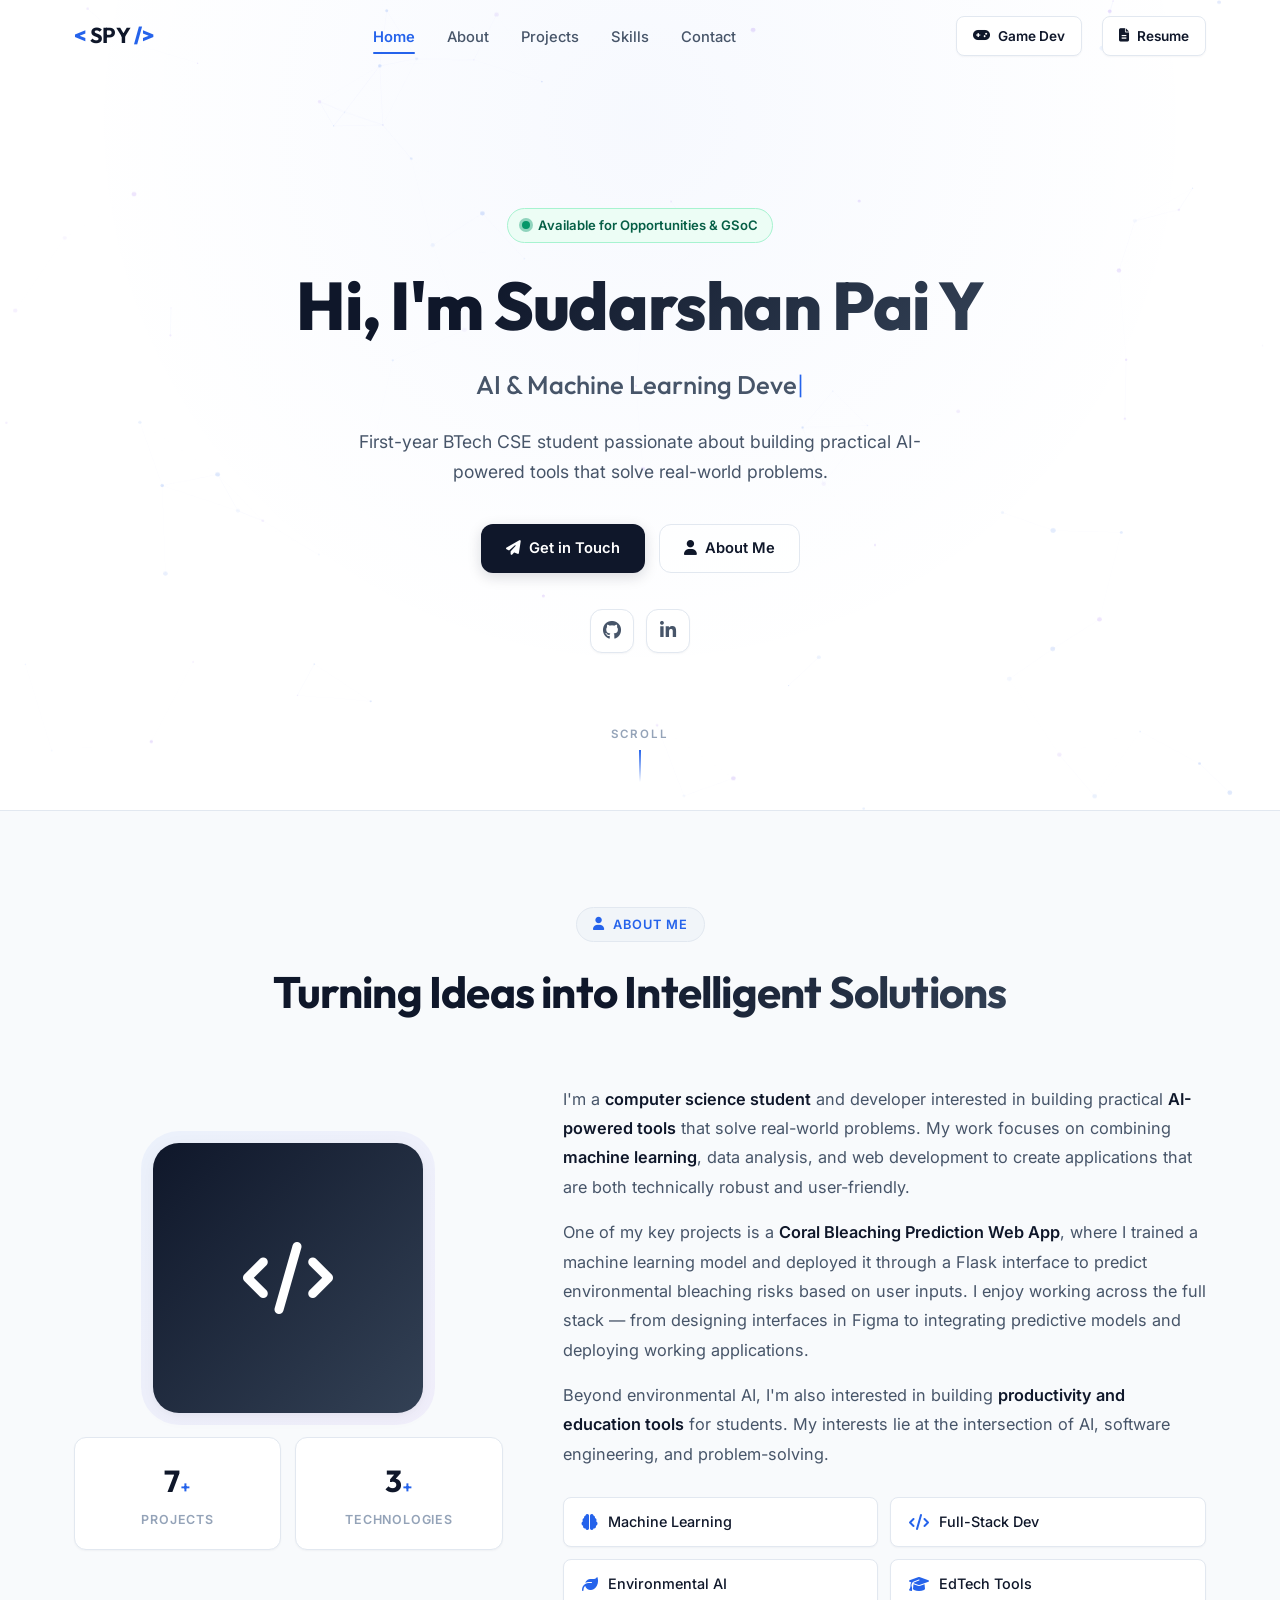
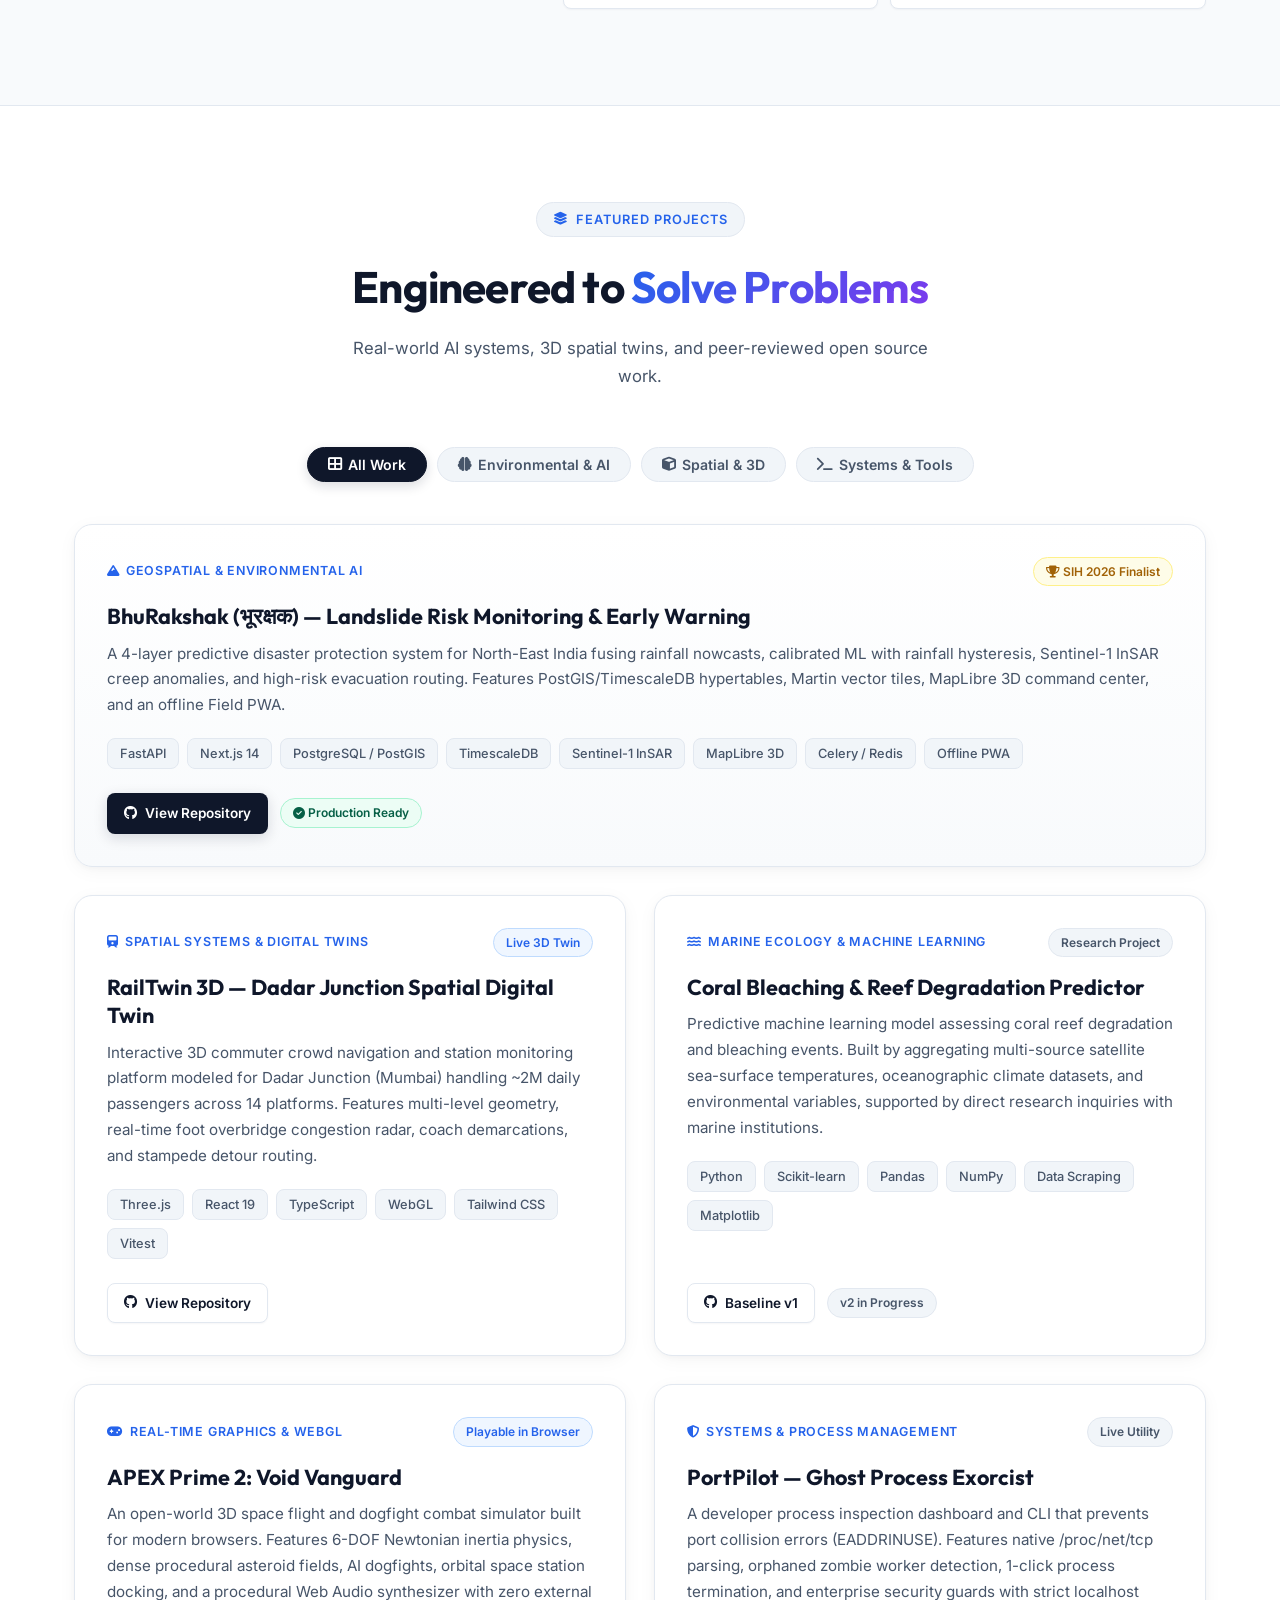
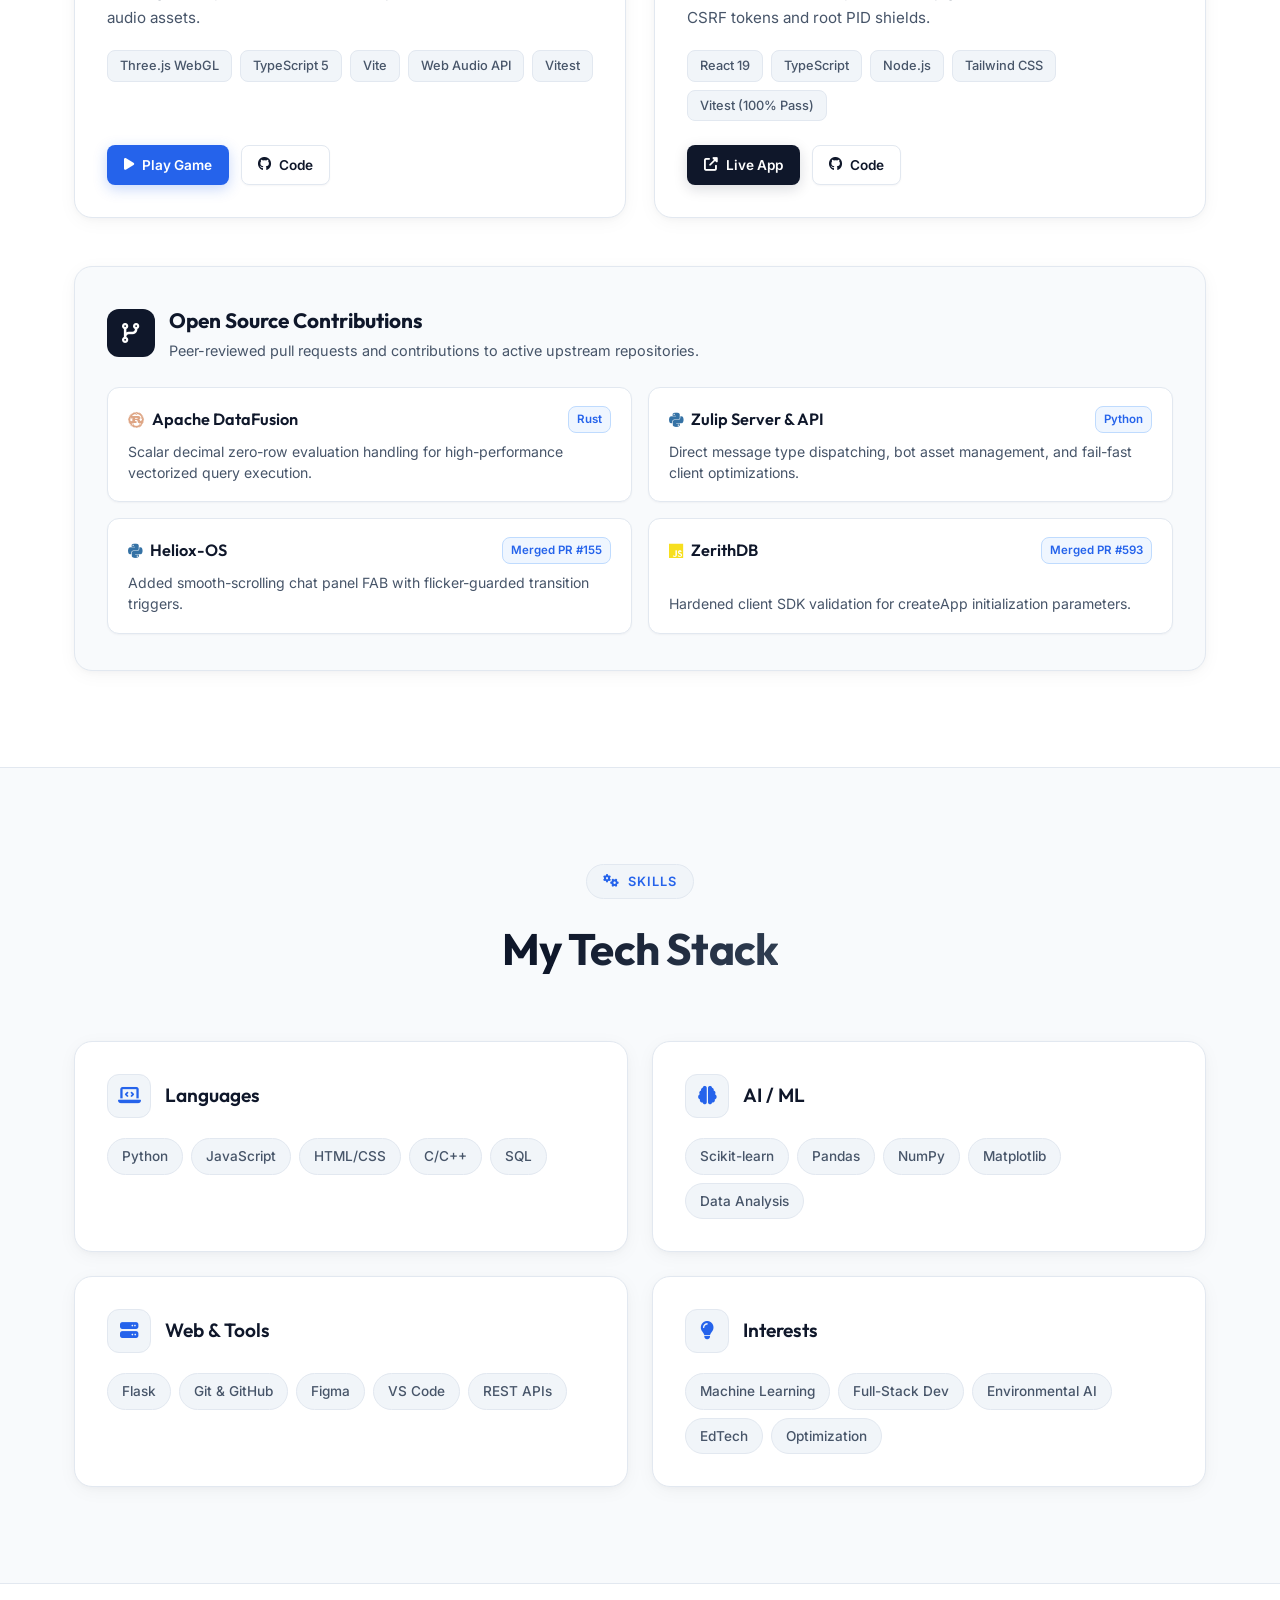
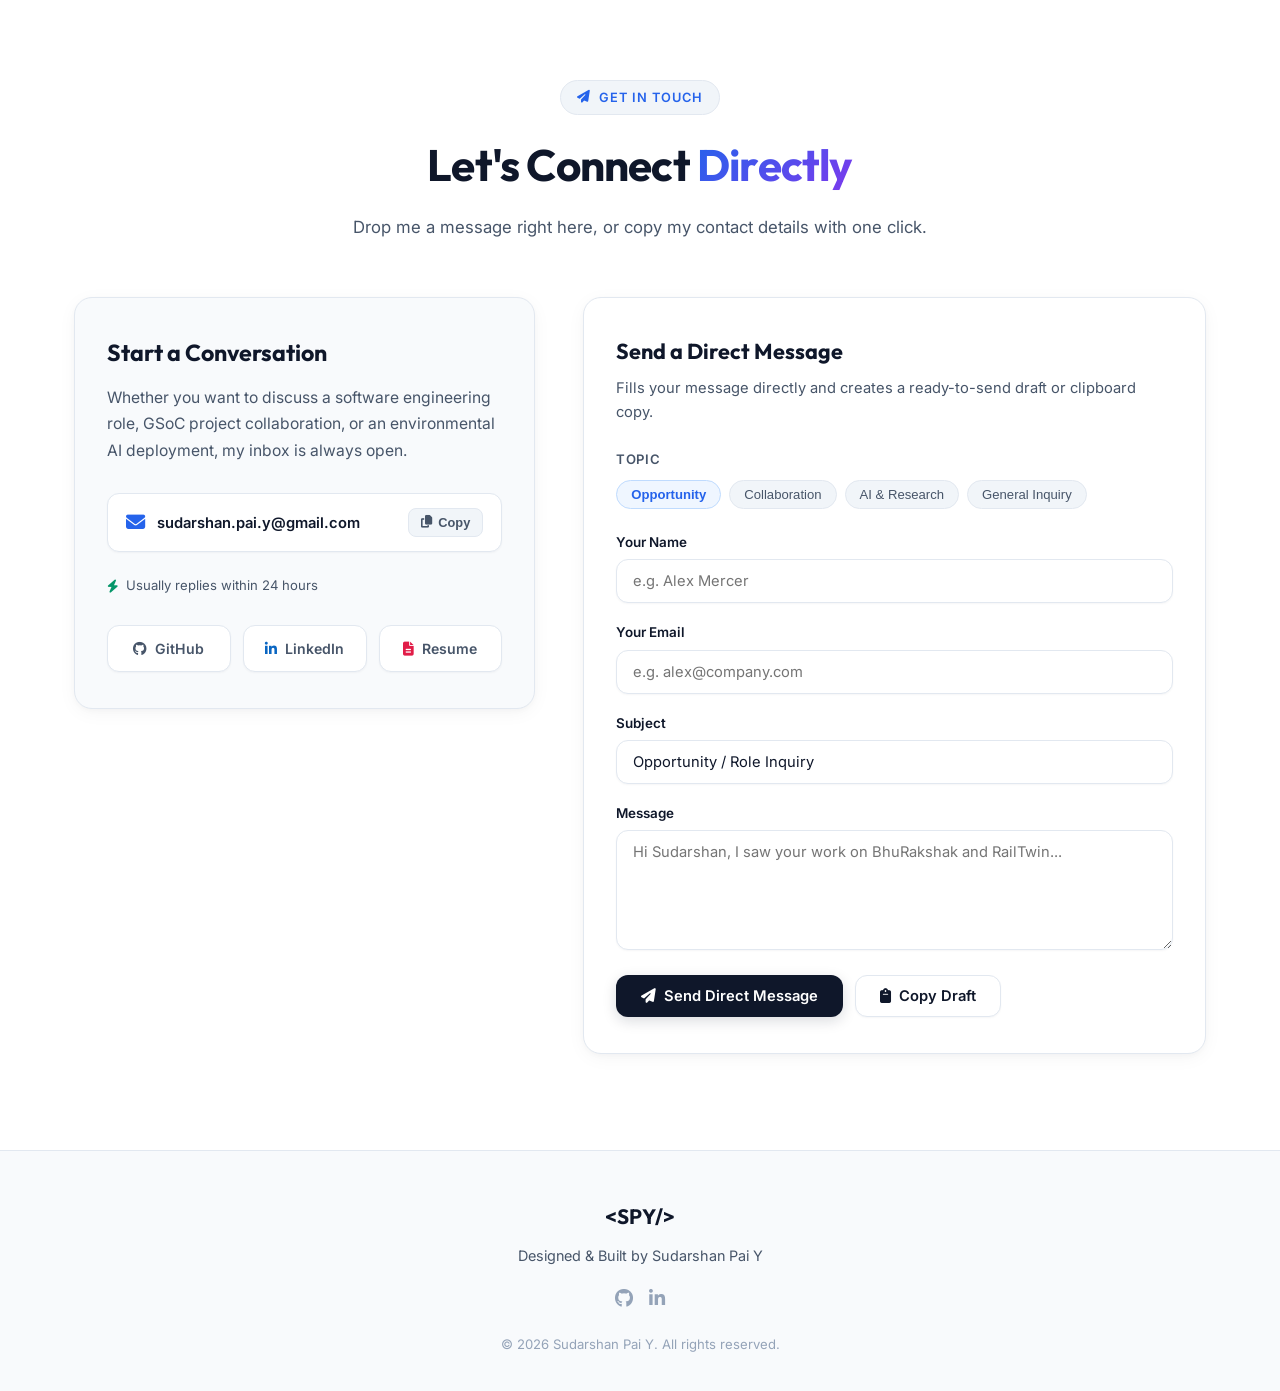
==== commit 8e11cbf5: "style: remove emojis for a discrete, understated aesthetic" ====
--- a/index.html
+++ b/index.html
@@ -486,12 +486,12 @@
                     </div>
 
                     <!-- Subject Quick Selector Chips -->
-                    <span class="subject-chips-label">Quick Topic Selector</span>
+                    <span class="subject-chips-label">Topic</span>
                     <div class="subject-chips" id="subjectChips">
-                        <button type="button" class="subject-chip active" data-subject="Opportunity / Role Inquiry">💼 Opportunity</button>
-                        <button type="button" class="subject-chip" data-subject="Project Collaboration">🤝 Collaboration</button>
-                        <button type="button" class="subject-chip" data-subject="AI / Research Discussion">💡 AI / Research</button>
-                        <button type="button" class="subject-chip" data-subject="Quick Connect">☕ Quick Chat</button>
+                        <button type="button" class="subject-chip active" data-subject="Opportunity / Role Inquiry">Opportunity</button>
+                        <button type="button" class="subject-chip" data-subject="Project Collaboration">Collaboration</button>
+                        <button type="button" class="subject-chip" data-subject="AI / Research Discussion">AI &amp; Research</button>
+                        <button type="button" class="subject-chip" data-subject="General Inquiry">General Inquiry</button>
                     </div>
 
                     <form id="directContactForm">
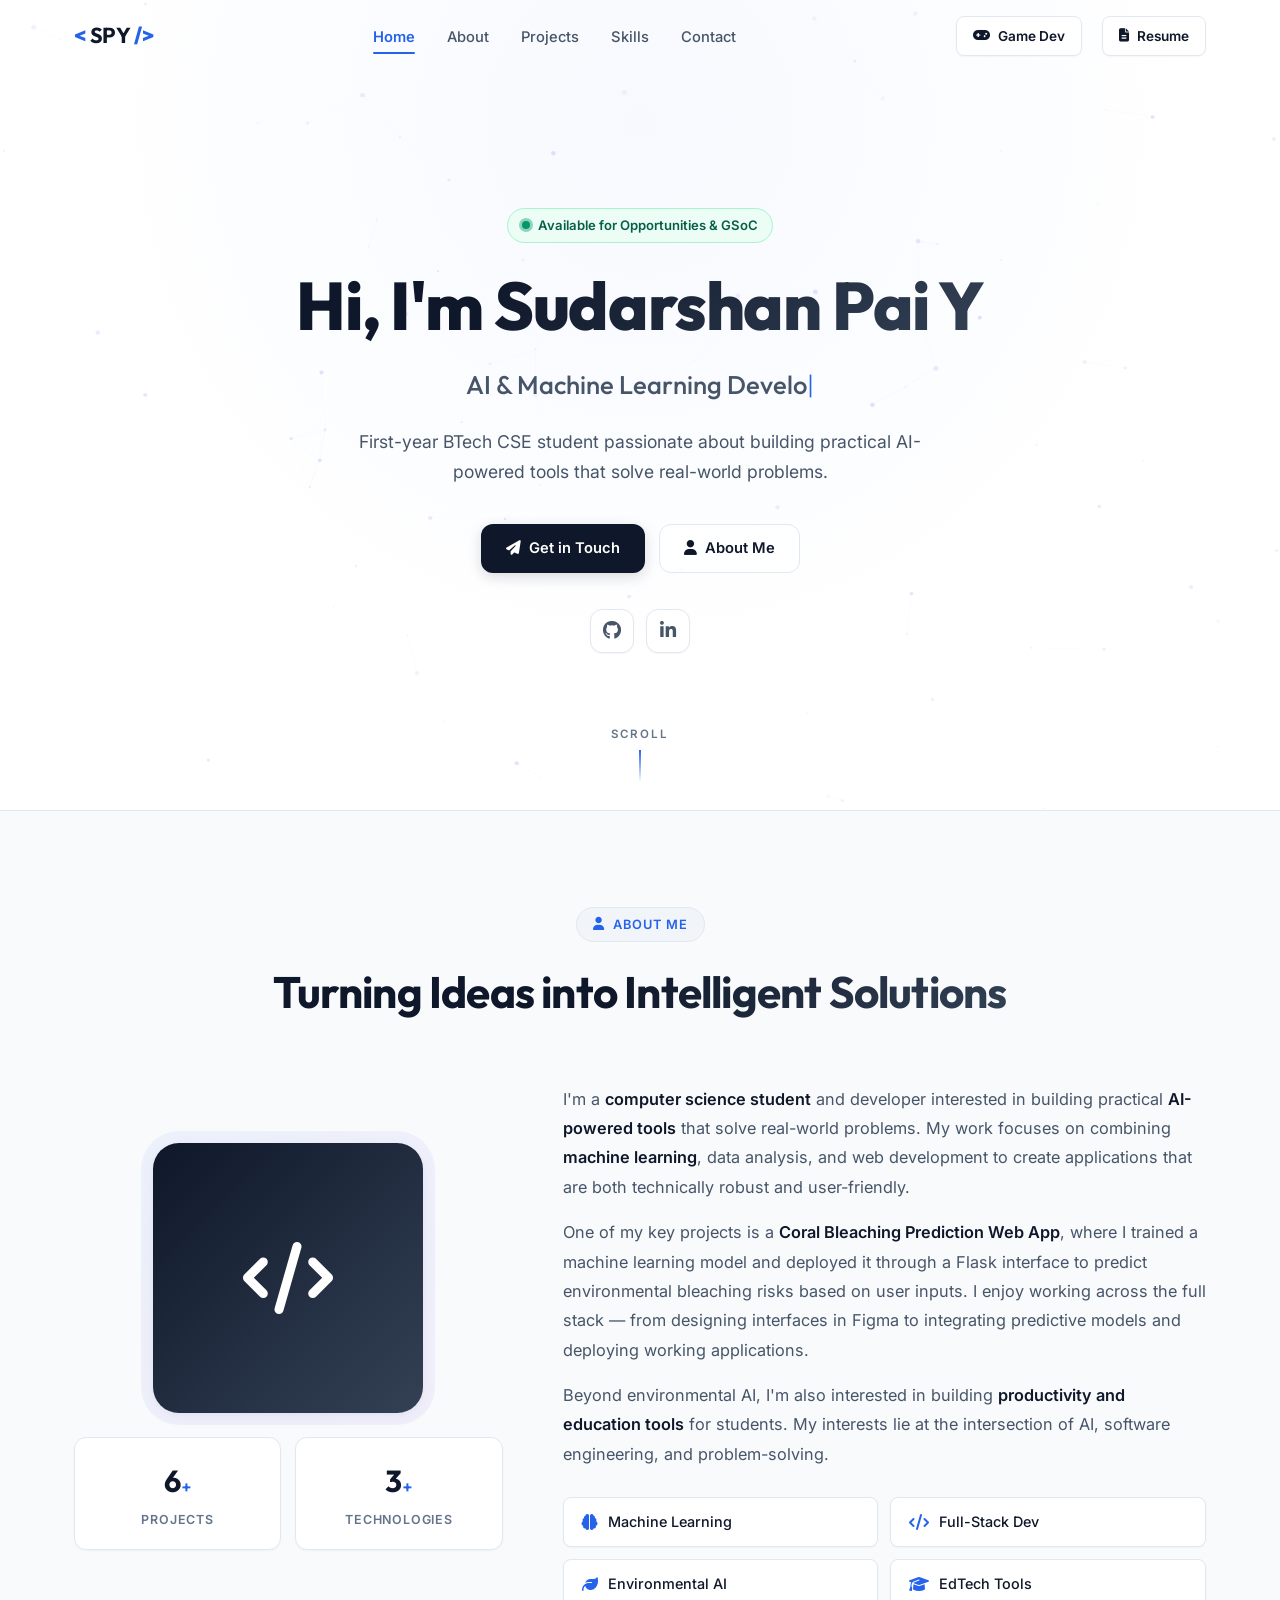
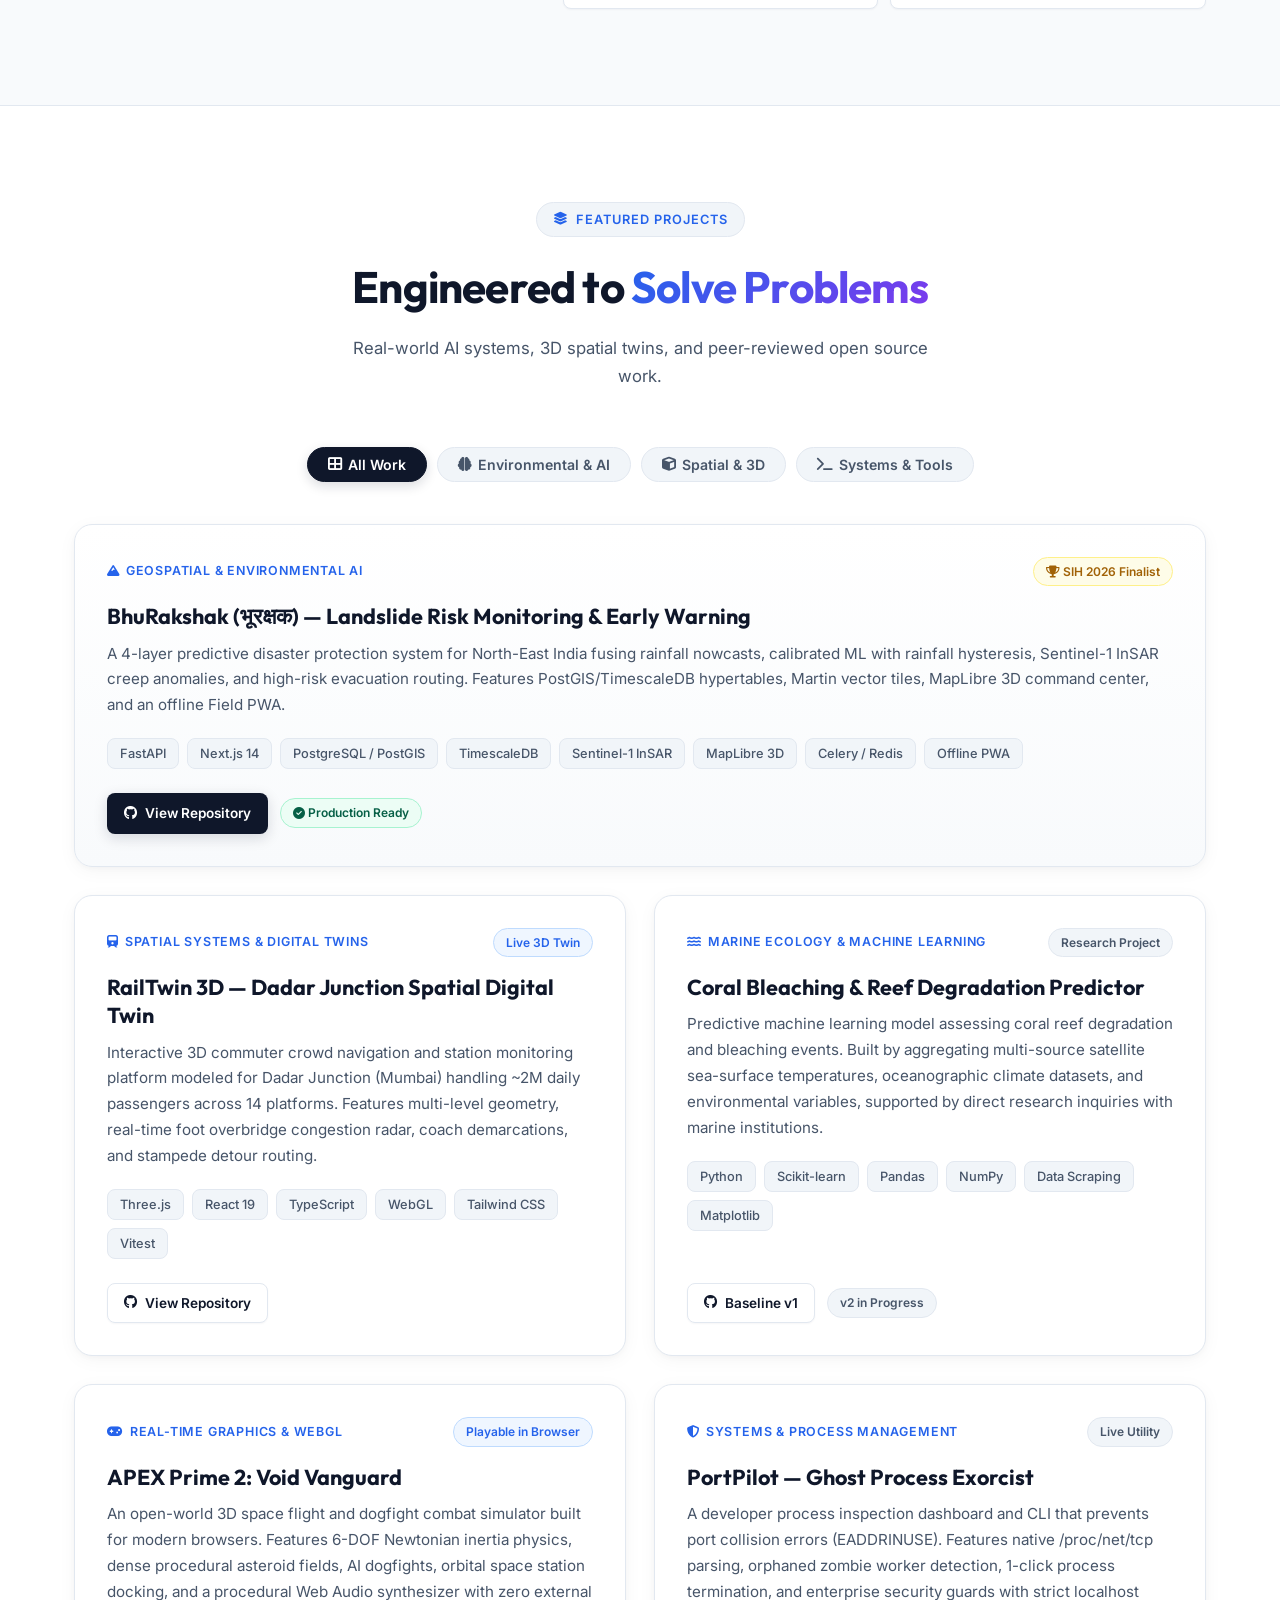
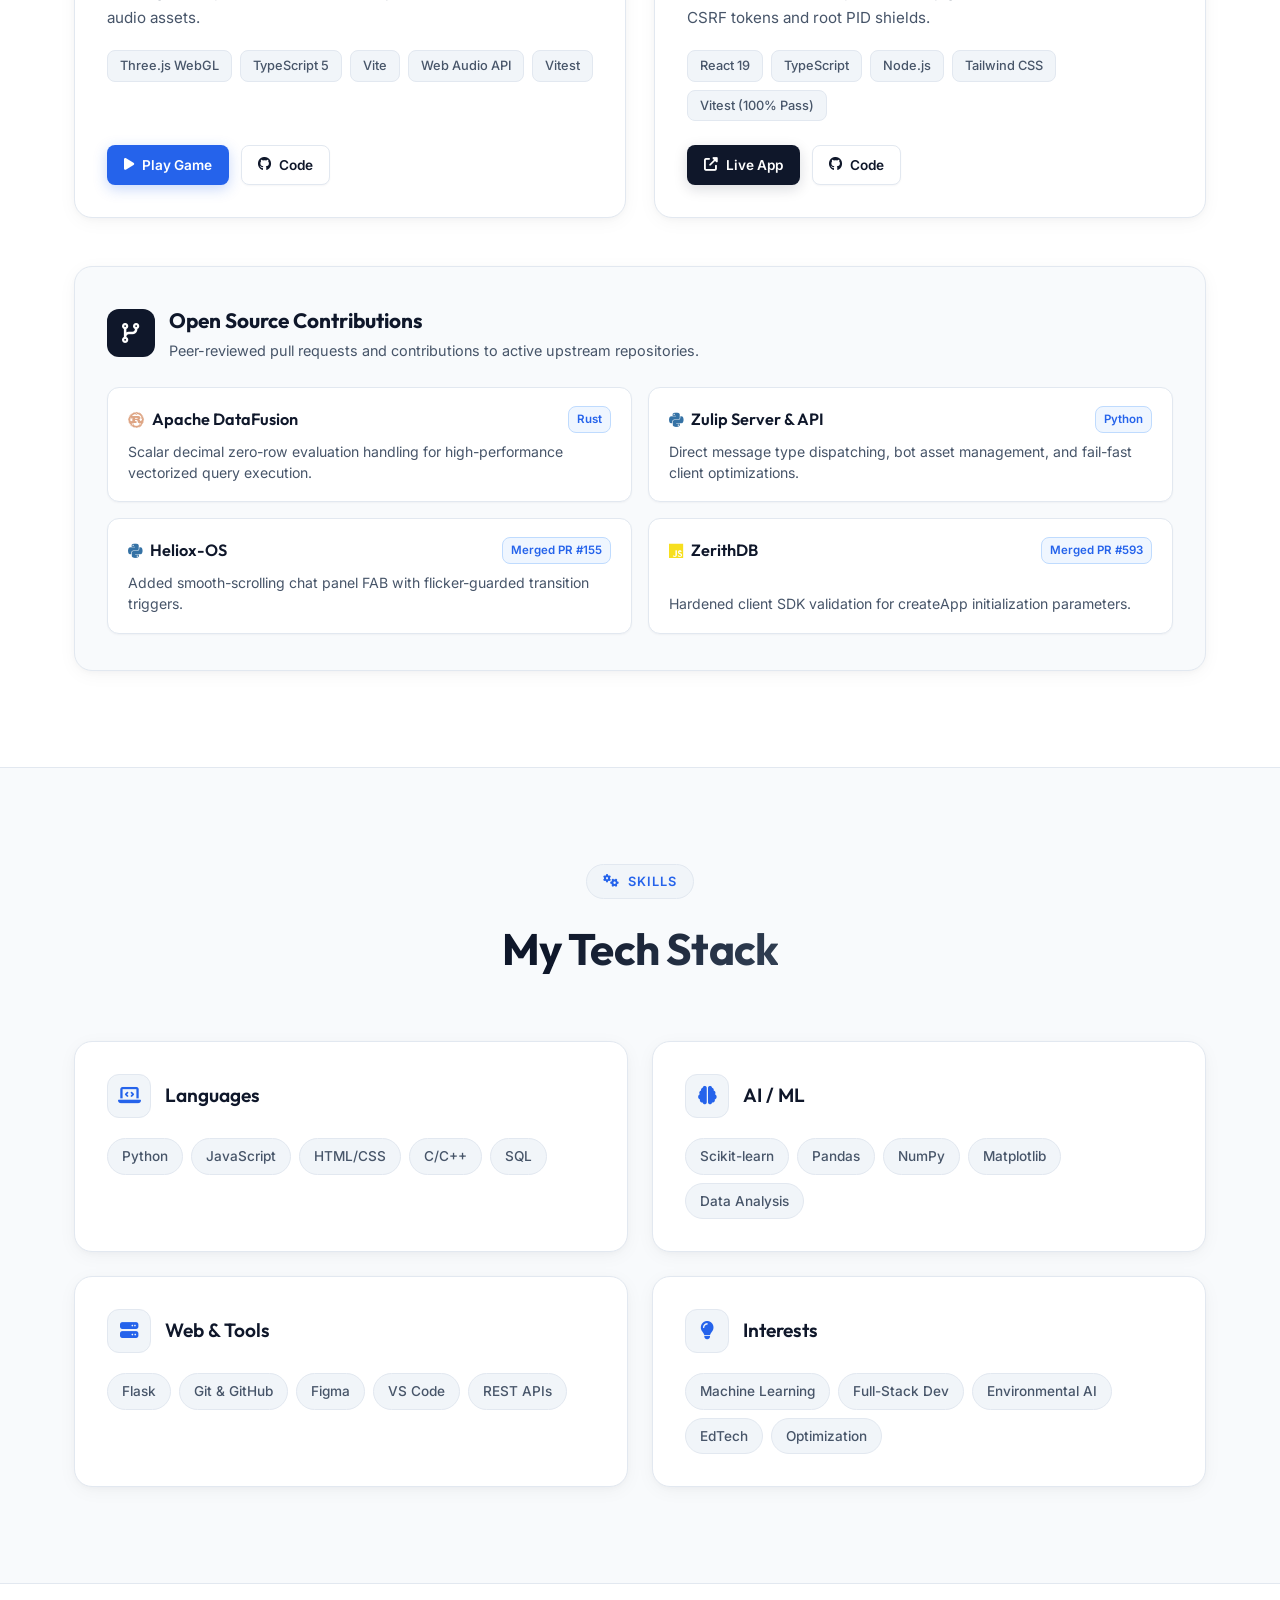
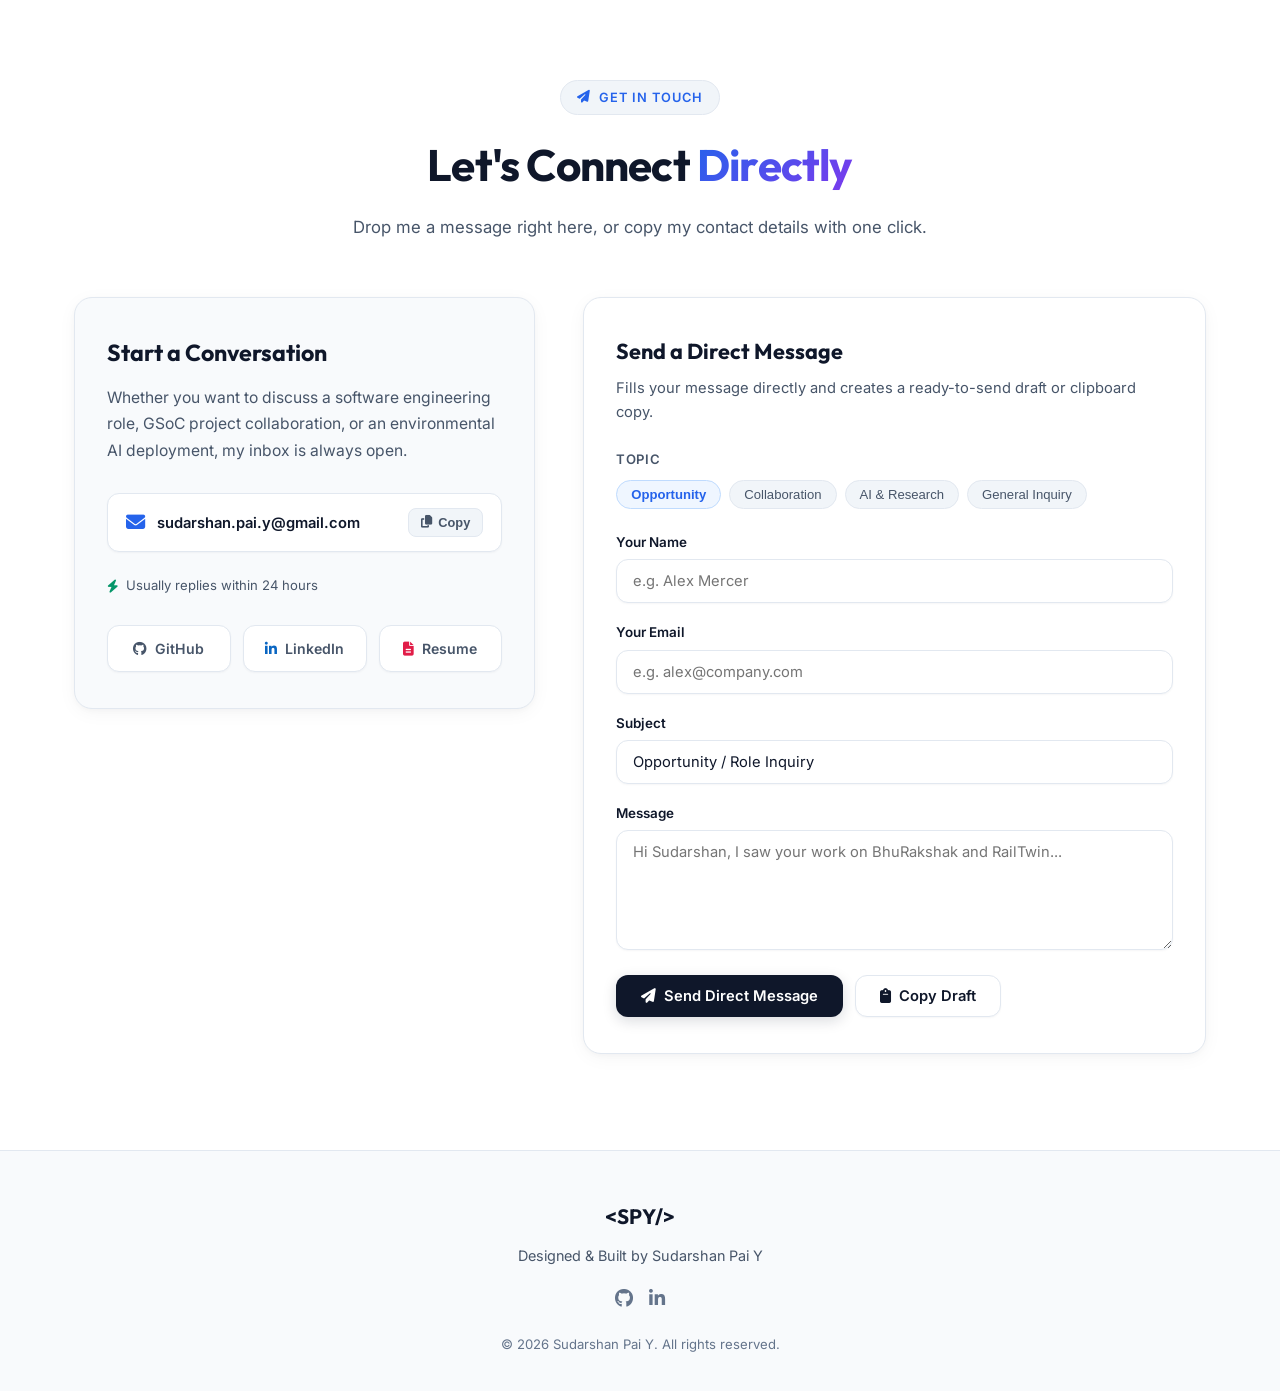
==== commit 11a74fd0: "fix(audit): resolve red-team navigation dead-end, enter key listener, clipboard fallback & a11y cont" ====
--- a/index.html
+++ b/index.html
@@ -8,10 +8,21 @@
     <meta name="keywords" content="AI Developer, Software Developer, Machine Learning, Python, Web Development, Sudarshan Pai Y">
     <meta name="author" content="Sudarshan Pai Y">
 
-    <!-- Open Graph -->
-    <meta property="og:title" content="Sudarshan Pai Y — AI & Software Developer">
-    <meta property="og:description" content="Computer science student building AI-powered tools that solve real-world problems.">
+    <!-- Favicon -->
+    <link rel="icon" type="image/svg+xml" href="data:image/svg+xml,<svg xmlns='http://www.w3.org/2000/svg' viewBox='0 0 100 100'><rect width='100' height='100' rx='22' fill='%230f172a'/><text x='50' y='68' font-family='sans-serif' font-size='56' font-weight='800' fill='%232563eb' text-anchor='middle'>S</text></svg>">
+
+    <!-- Open Graph & Social Cards -->
+    <meta property="og:title" content="Sudarshan Pai Y — AI &amp; Software Developer">
+    <meta property="og:description" content="Portfolio of Sudarshan Pai Y — AI systems, 3D spatial twins, and open-source contributions.">
     <meta property="og:type" content="website">
+    <meta property="og:url" content="https://spy-github22.github.io/portfolio/">
+    <meta property="og:image" content="https://spy-github22.github.io/portfolio/hero-bg.png">
+
+    <!-- Twitter Card -->
+    <meta name="twitter:card" content="summary_large_image">
+    <meta name="twitter:title" content="Sudarshan Pai Y — AI &amp; Software Developer">
+    <meta name="twitter:description" content="Portfolio of Sudarshan Pai Y — AI systems, 3D spatial twins, and open-source contributions.">
+    <meta name="twitter:image" content="https://spy-github22.github.io/portfolio/hero-bg.png">
 
     <!-- Fonts -->
     <link rel="preconnect" href="https://fonts.googleapis.com">
@@ -497,22 +508,22 @@
                     <form id="directContactForm">
                         <div class="form-group">
                             <label for="senderName" class="form-label">Your Name</label>
-                            <input type="text" id="senderName" class="form-input" placeholder="e.g. Alex Mercer" required>
+                            <input type="text" id="senderName" name="name" autocomplete="name" class="form-input" placeholder="e.g. Alex Mercer" required>
                         </div>
 
                         <div class="form-group">
                             <label for="senderEmail" class="form-label">Your Email</label>
-                            <input type="email" id="senderEmail" class="form-input" placeholder="e.g. alex@company.com" required>
+                            <input type="email" id="senderEmail" name="email" autocomplete="email" class="form-input" placeholder="e.g. alex@company.com" required>
                         </div>
 
                         <div class="form-group">
                             <label for="messageSubject" class="form-label">Subject</label>
-                            <input type="text" id="messageSubject" class="form-input" value="Opportunity / Role Inquiry" required>
+                            <input type="text" id="messageSubject" name="subject" class="form-input" value="Opportunity / Role Inquiry" required>
                         </div>
 
                         <div class="form-group">
                             <label for="messageBody" class="form-label">Message</label>
-                            <textarea id="messageBody" class="form-textarea" placeholder="Hi Sudarshan, I saw your work on BhuRakshak and RailTwin..." required></textarea>
+                            <textarea id="messageBody" name="message" class="form-textarea" placeholder="Hi Sudarshan, I saw your work on BhuRakshak and RailTwin..." required></textarea>
                         </div>
 
                         <div class="form-submit-row">
--- a/style.css
+++ b/style.css
@@ -20,7 +20,7 @@
     /* Typography */
     --text-primary: #0f172a;
     --text-secondary: #475569;
-    --text-muted: #94a3b8;
+    --text-muted: #64748b;
 
     /* Brand & Accent Accents */
     --accent-primary: #2563eb;
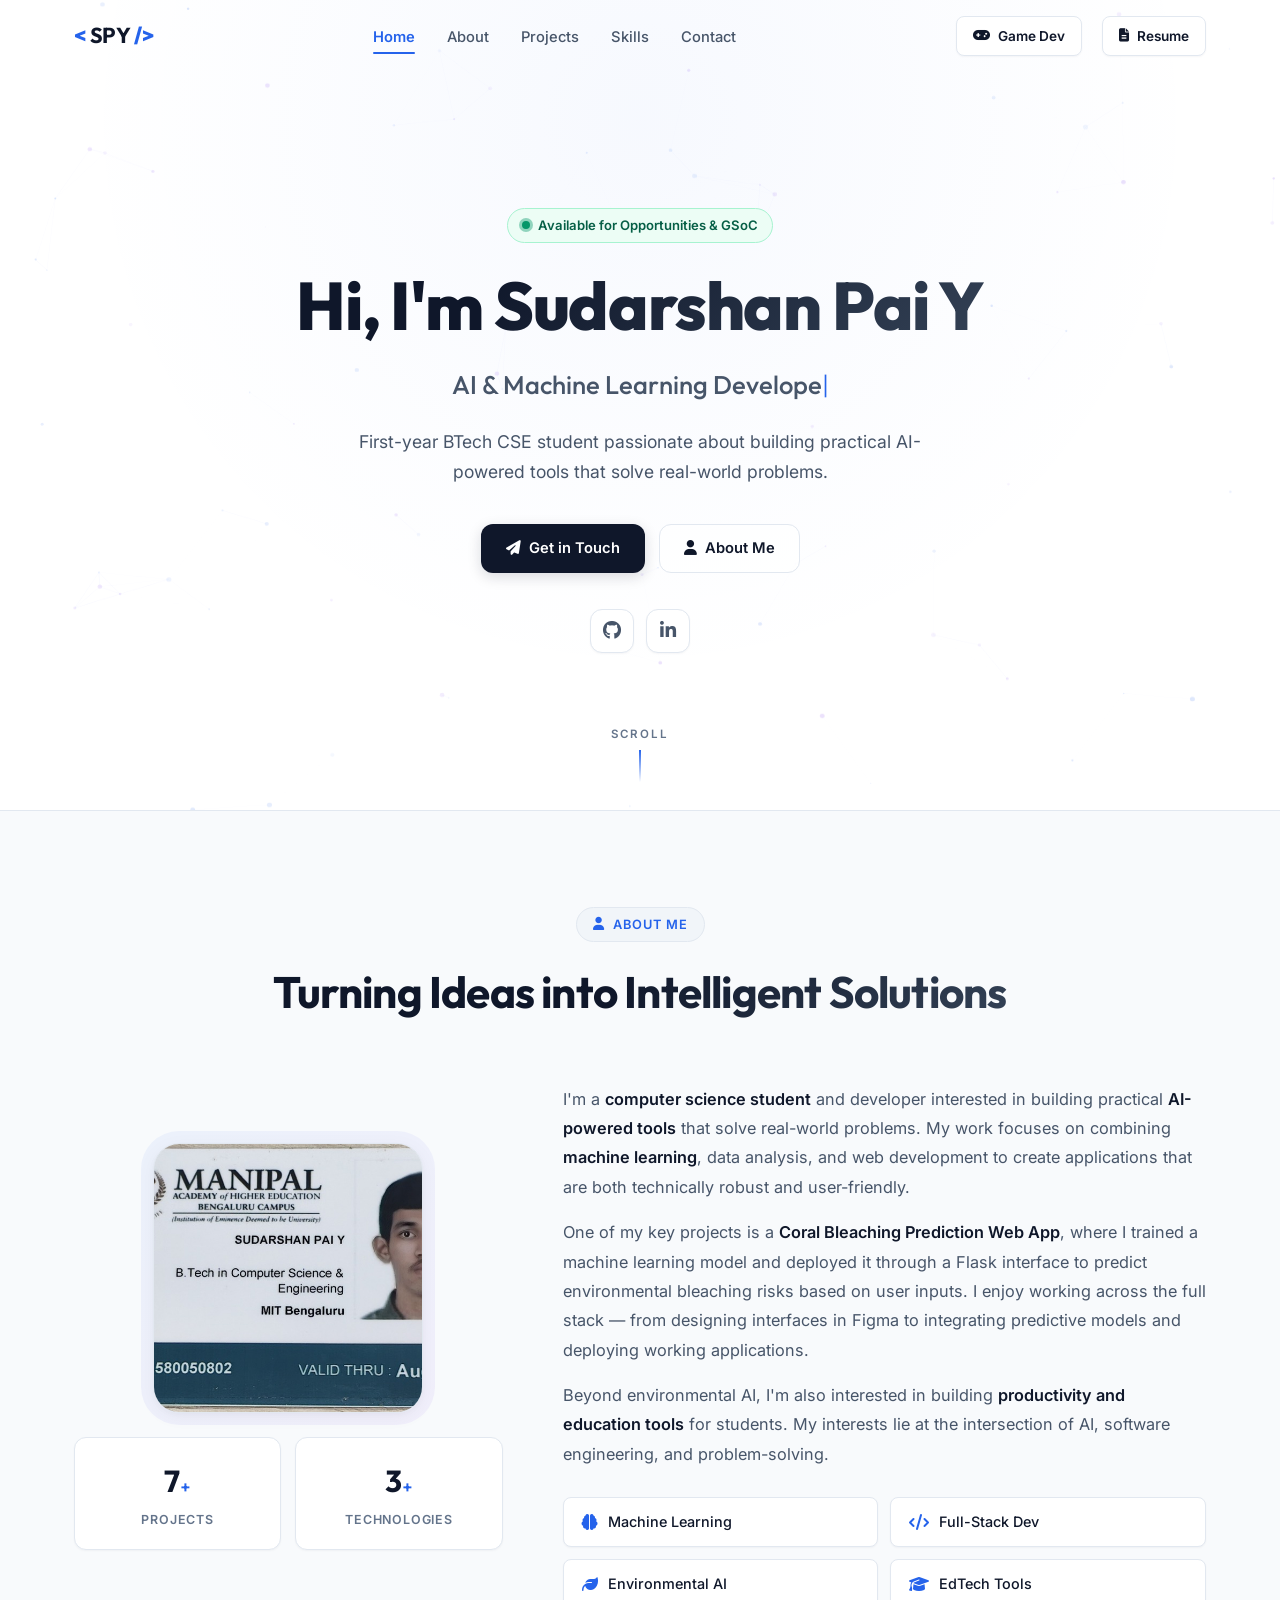
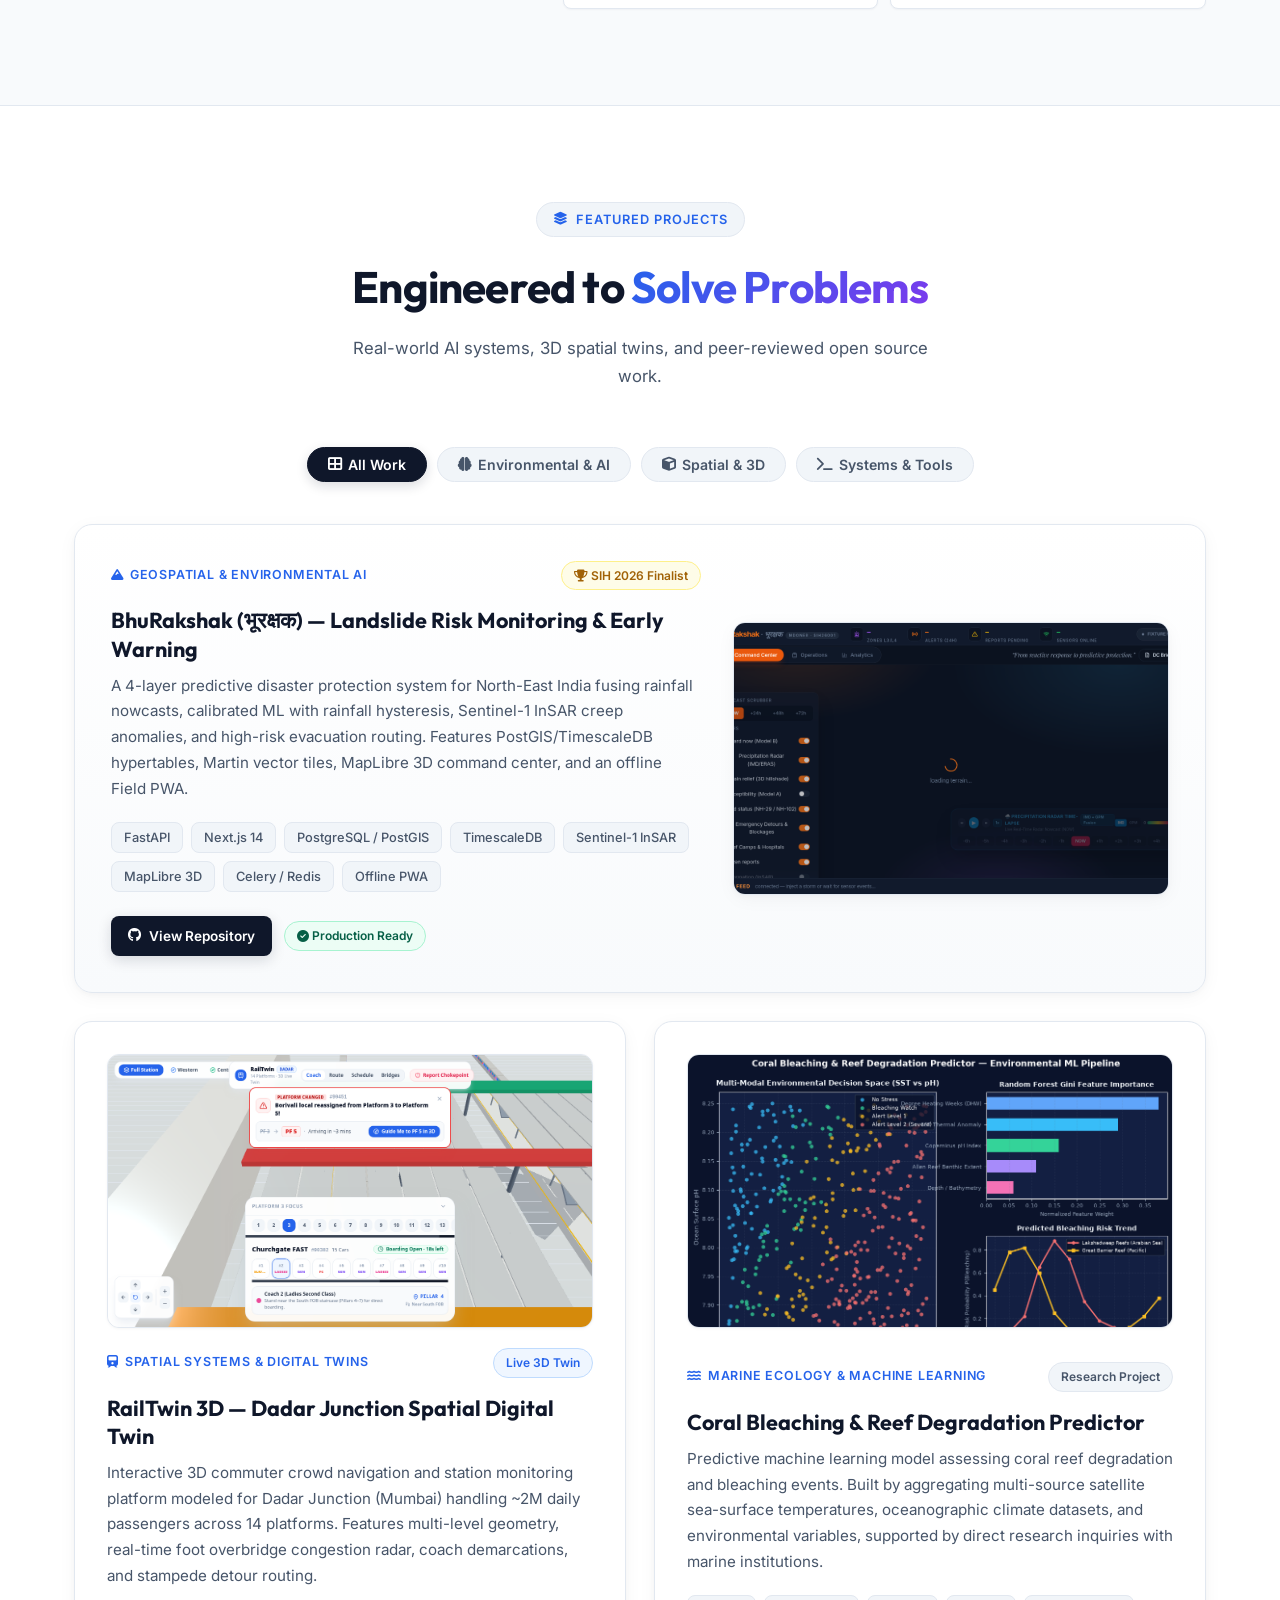
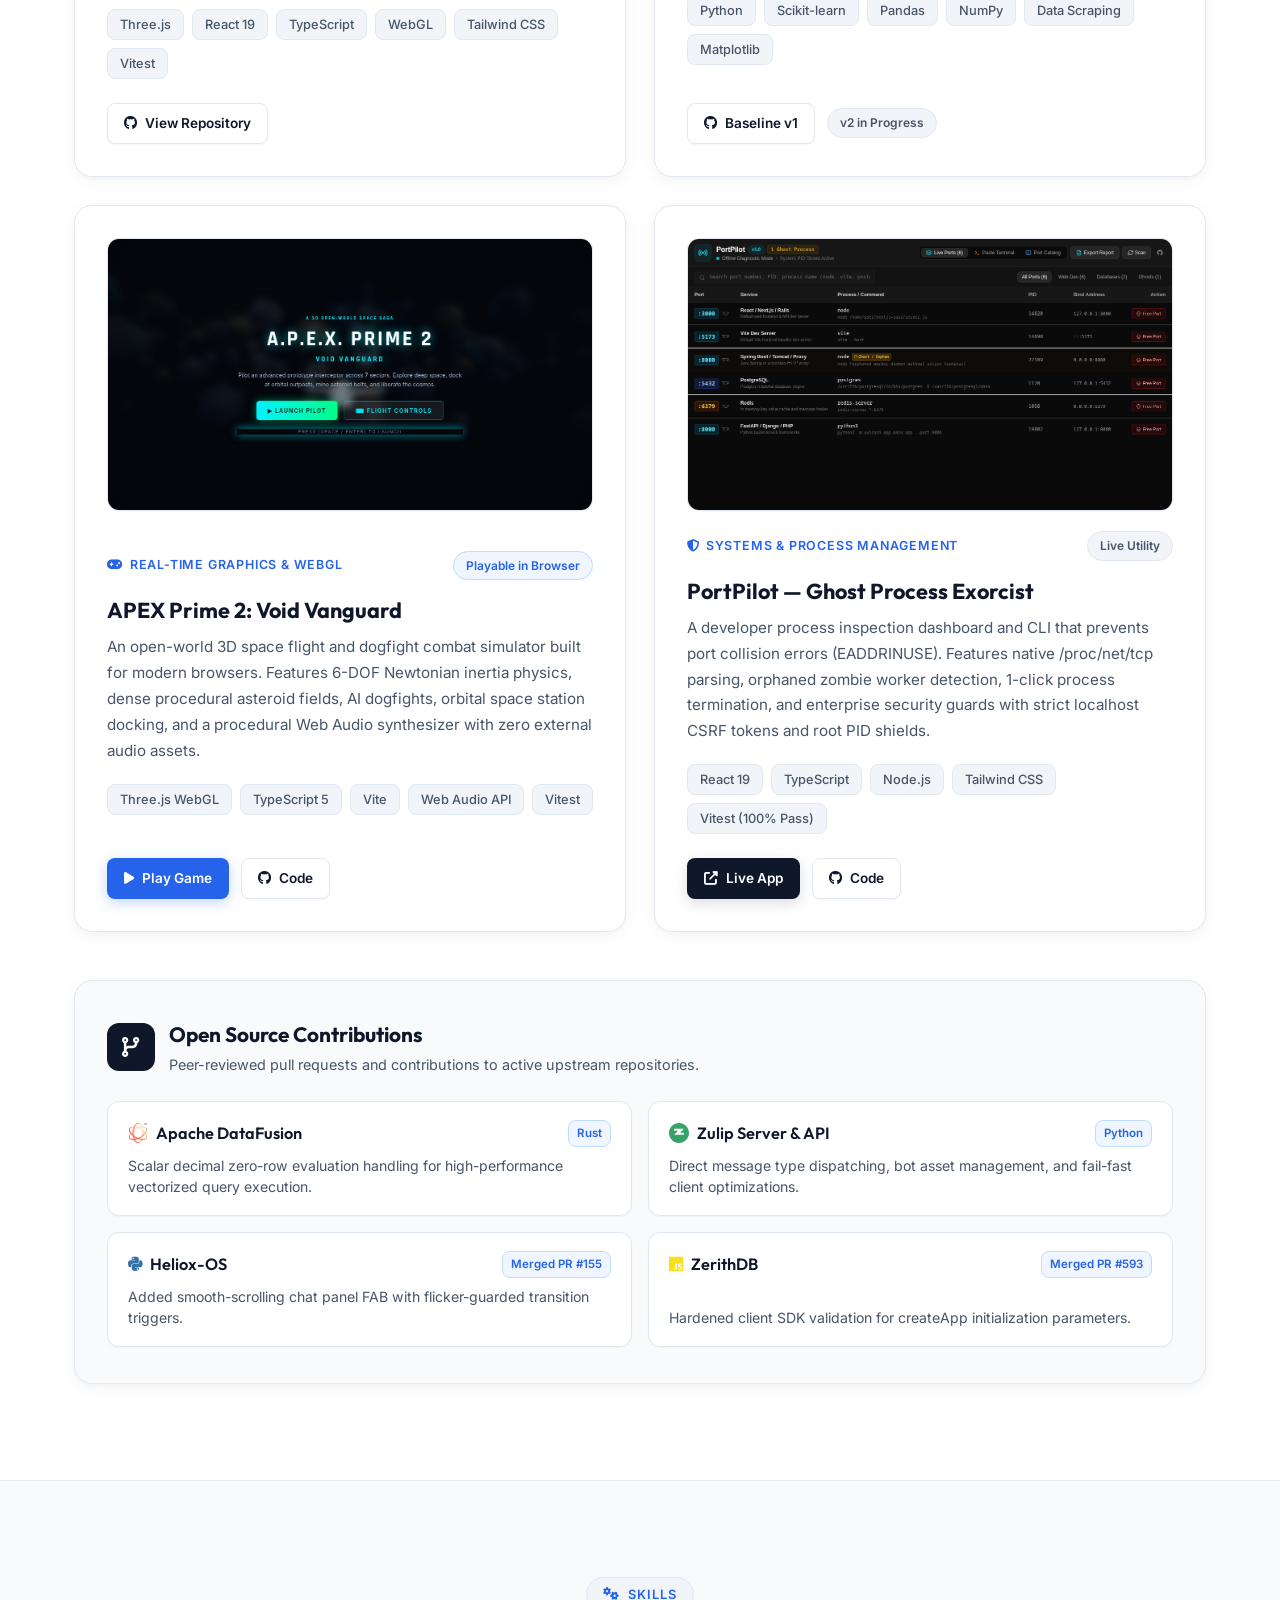
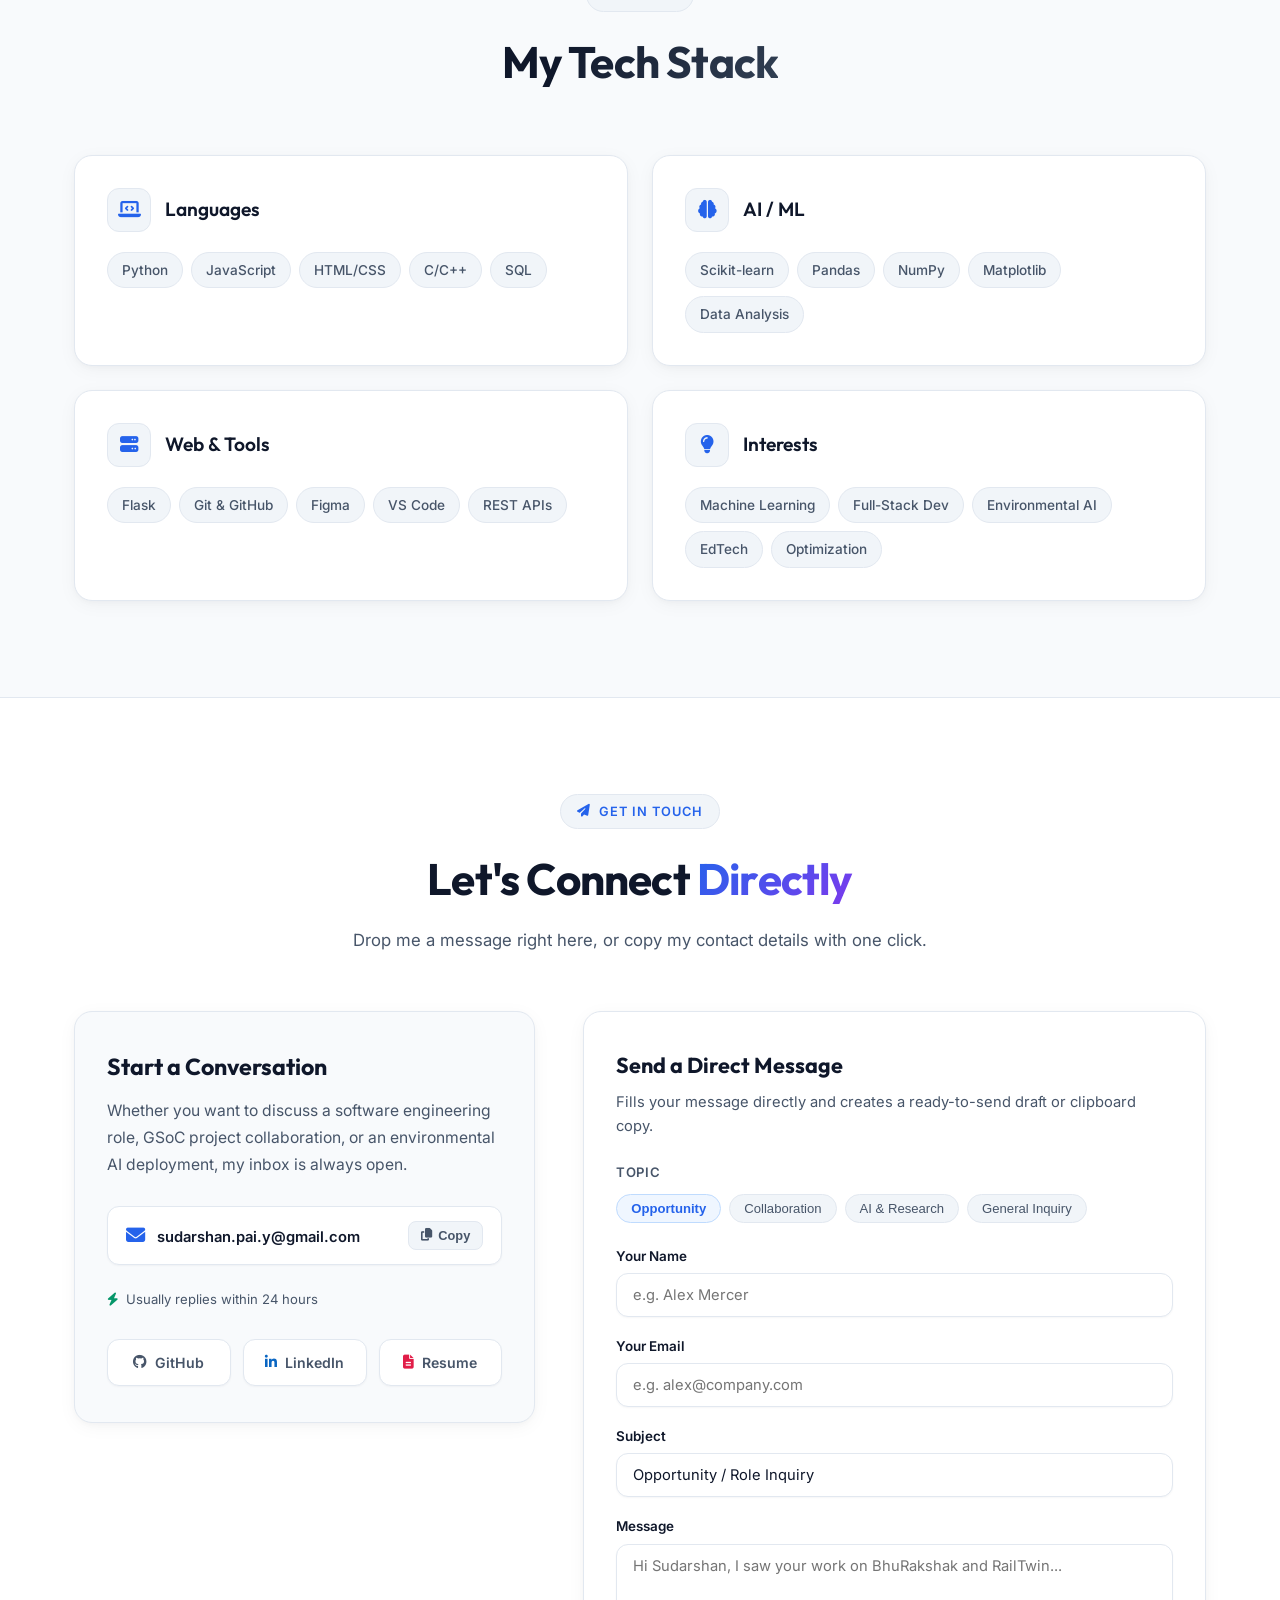
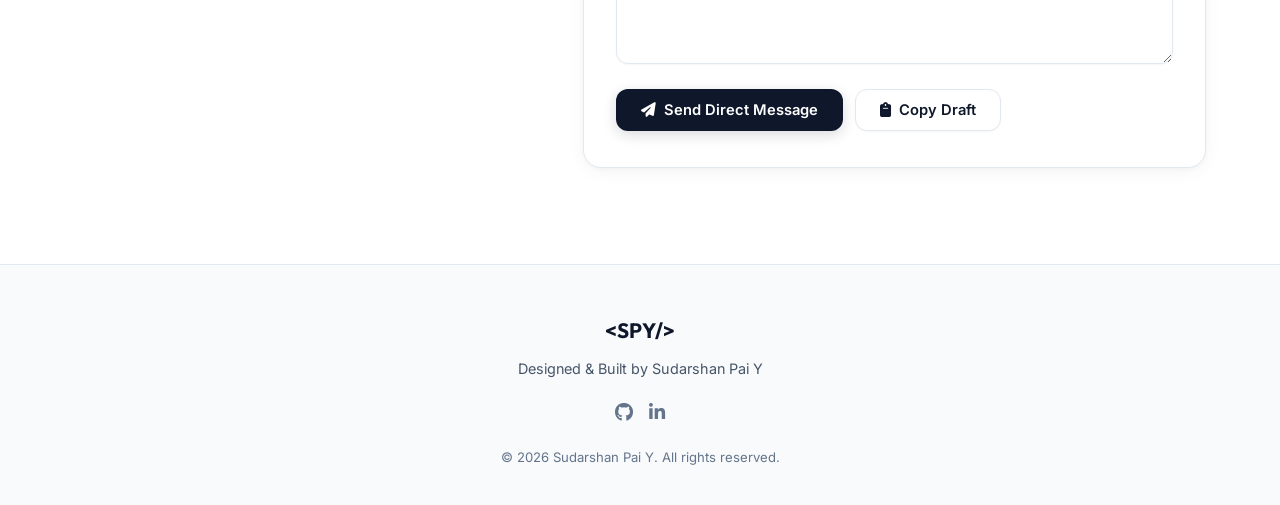
==== commit d0a2b3db: "feat(showcase): add project preview screenshots, avatar, and open source logos" ====
--- a/index.html
+++ b/index.html
@@ -115,9 +115,7 @@
             <div class="about-grid">
                 <div class="about-image reveal">
                     <div class="image-wrapper">
-                        <div class="image-placeholder">
-                            <i class="fas fa-code"></i>
-                        </div>
+                        <img src="assets/avatar.jpg" alt="Sudarshan Pai Y" class="about-avatar-img" onerror="this.style.display='none';">
                         <div class="image-border"></div>
                         <div class="image-glow"></div>
                     </div>
@@ -193,36 +191,44 @@
             <div class="projects-grid">
                 <!-- 1. BhuRakshak (SIH Flagship) -->
                 <div class="project-card featured-wide reveal" data-category="ai">
-                    <div>
-                        <div class="project-meta-bar">
-                            <span class="project-domain-tag"><i class="fas fa-mountain"></i> Geospatial &amp; Environmental AI</span>
-                            <span class="project-status-pill gold"><i class="fas fa-trophy"></i> SIH 2026 Finalist</span>
-                        </div>
-                        <h3 class="project-title">BhuRakshak (भूरक्षक) — Landslide Risk Monitoring &amp; Early Warning</h3>
-                        <p class="project-description">
-                            A 4-layer predictive disaster protection system for North-East India fusing rainfall nowcasts, calibrated ML with rainfall hysteresis, Sentinel-1 InSAR creep anomalies, and high-risk evacuation routing. Features PostGIS/TimescaleDB hypertables, Martin vector tiles, MapLibre 3D command center, and an offline Field PWA.
-                        </p>
-                        <div class="project-tech-stack">
-                            <span class="project-tech-pill">FastAPI</span>
-                            <span class="project-tech-pill">Next.js 14</span>
-                            <span class="project-tech-pill">PostgreSQL / PostGIS</span>
-                            <span class="project-tech-pill">TimescaleDB</span>
-                            <span class="project-tech-pill">Sentinel-1 InSAR</span>
-                            <span class="project-tech-pill">MapLibre 3D</span>
-                            <span class="project-tech-pill">Celery / Redis</span>
-                            <span class="project-tech-pill">Offline PWA</span>
-                        </div>
-                    </div>
-                    <div class="project-actions">
-                        <a href="https://github.com/SPY-Github22/bhrakshak-v2" target="_blank" rel="noopener" class="btn btn-primary btn-sm">
-                            <i class="fab fa-github"></i> View Repository
-                        </a>
-                        <span class="project-status-pill emerald"><i class="fas fa-check-circle"></i> Production Ready</span>
+                    <div class="featured-content-layout">
+                        <div class="featured-text">
+                            <div class="project-meta-bar">
+                                <span class="project-domain-tag"><i class="fas fa-mountain"></i> Geospatial &amp; Environmental AI</span>
+                                <span class="project-status-pill gold"><i class="fas fa-trophy"></i> SIH 2026 Finalist</span>
+                            </div>
+                            <h3 class="project-title">BhuRakshak (भूरक्षक) — Landslide Risk Monitoring &amp; Early Warning</h3>
+                            <p class="project-description">
+                                A 4-layer predictive disaster protection system for North-East India fusing rainfall nowcasts, calibrated ML with rainfall hysteresis, Sentinel-1 InSAR creep anomalies, and high-risk evacuation routing. Features PostGIS/TimescaleDB hypertables, Martin vector tiles, MapLibre 3D command center, and an offline Field PWA.
+                            </p>
+                            <div class="project-tech-stack">
+                                <span class="project-tech-pill">FastAPI</span>
+                                <span class="project-tech-pill">Next.js 14</span>
+                                <span class="project-tech-pill">PostgreSQL / PostGIS</span>
+                                <span class="project-tech-pill">TimescaleDB</span>
+                                <span class="project-tech-pill">Sentinel-1 InSAR</span>
+                                <span class="project-tech-pill">MapLibre 3D</span>
+                                <span class="project-tech-pill">Celery / Redis</span>
+                                <span class="project-tech-pill">Offline PWA</span>
+                            </div>
+                            <div class="project-actions">
+                                <a href="https://github.com/SPY-Github22/bhrakshak-v2" target="_blank" rel="noopener" class="btn btn-primary btn-sm">
+                                    <i class="fab fa-github"></i> View Repository
+                                </a>
+                                <span class="project-status-pill emerald"><i class="fas fa-check-circle"></i> Production Ready</span>
+                            </div>
+                        </div>
+                        <div class="featured-thumb">
+                            <img src="assets/projects/bhurakshak.png" alt="BhuRakshak Landslide Early Warning System Command Center" loading="lazy">
+                        </div>
                     </div>
                 </div>
 
                 <!-- 2. RailTwin 3D -->
                 <div class="project-card reveal" data-category="spatial">
+                    <div class="project-thumb">
+                        <img src="assets/projects/railtwin.png" alt="RailTwin 3D Dadar Junction Digital Twin" loading="lazy">
+                    </div>
                     <div>
                         <div class="project-meta-bar">
                             <span class="project-domain-tag"><i class="fas fa-train"></i> Spatial Systems &amp; Digital Twins</span>
@@ -250,6 +256,9 @@
 
                 <!-- 3. Coral Bleaching Predictor -->
                 <div class="project-card reveal" data-category="ai">
+                    <div class="project-thumb">
+                        <img src="assets/projects/coral-bleaching.png" alt="Coral Bleaching &amp; Reef Degradation Predictor Model" loading="lazy">
+                    </div>
                     <div>
                         <div class="project-meta-bar">
                             <span class="project-domain-tag"><i class="fas fa-water"></i> Marine Ecology &amp; Machine Learning</span>
@@ -278,6 +287,9 @@
 
                 <!-- 4. APEX Prime 2 -->
                 <div class="project-card reveal" data-category="spatial">
+                    <div class="project-thumb">
+                        <img src="assets/projects/apex-prime.png" alt="APEX Prime 2: Void Vanguard 3D Combat Simulator" loading="lazy">
+                    </div>
                     <div>
                         <div class="project-meta-bar">
                             <span class="project-domain-tag"><i class="fas fa-gamepad"></i> Real-Time Graphics &amp; WebGL</span>
@@ -307,6 +319,9 @@
 
                 <!-- 5. PortPilot -->
                 <div class="project-card reveal" data-category="systems">
+                    <div class="project-thumb">
+                        <img src="assets/projects/portpilot.png" alt="PortPilot Developer Process &amp; Port Management" loading="lazy">
+                    </div>
                     <div>
                         <div class="project-meta-bar">
                             <span class="project-domain-tag"><i class="fas fa-shield-alt"></i> Systems &amp; Process Management</span>
@@ -347,14 +362,14 @@
                 <div class="oss-grid">
                     <a href="https://github.com/SPY-Github22/datafusion" target="_blank" rel="noopener" class="oss-item">
                         <div class="oss-item-top">
-                            <span class="oss-repo-name"><i class="fab fa-rust" style="color: #dea584;"></i> Apache DataFusion</span>
+                            <span class="oss-repo-name"><img src="assets/logos/datafusion.png" alt="Apache DataFusion" class="oss-logo-img"> Apache DataFusion</span>
                             <span class="oss-tag">Rust</span>
                         </div>
                         <p class="oss-desc">Scalar decimal zero-row evaluation handling for high-performance vectorized query execution.</p>
                     </a>
                     <a href="https://github.com/SPY-Github22/zulip" target="_blank" rel="noopener" class="oss-item">
                         <div class="oss-item-top">
-                            <span class="oss-repo-name"><i class="fab fa-python" style="color: #3572A5;"></i> Zulip Server & API</span>
+                            <span class="oss-repo-name"><img src="assets/logos/zulip.svg" alt="Zulip" class="oss-logo-img"> Zulip Server &amp; API</span>
                             <span class="oss-tag">Python</span>
                         </div>
                         <p class="oss-desc">Direct message type dispatching, bot asset management, and fail-fast client optimizations.</p>
--- a/style.css
+++ b/style.css
@@ -548,6 +548,18 @@
     z-index: 1;
 }
 
+.about-avatar-img {
+    width: 100%;
+    height: 100%;
+    object-fit: cover;
+    border-radius: var(--radius-xl);
+    position: relative;
+    z-index: 2;
+    box-shadow: var(--shadow-card);
+    border: 1px solid var(--border-subtle);
+    display: block;
+}
+
 .image-glow {
     position: absolute;
     inset: -12px;
@@ -722,6 +734,64 @@
     grid-column: span 2;
     background: linear-gradient(180deg, #ffffff 0%, var(--bg-secondary) 100%);
     border: 1.5px solid var(--border-subtle);
+    padding: 36px;
+}
+
+.featured-content-layout {
+    display: grid;
+    grid-template-columns: 1.15fr 0.85fr;
+    gap: 32px;
+    align-items: center;
+    width: 100%;
+}
+
+.featured-thumb {
+    position: relative;
+    width: 100%;
+    aspect-ratio: 16 / 10;
+    border-radius: var(--radius-md);
+    overflow: hidden;
+    border: 1px solid var(--border-subtle);
+    background: var(--bg-secondary);
+    box-shadow: var(--shadow-card);
+}
+
+.featured-thumb img {
+    width: 100%;
+    height: 100%;
+    object-fit: cover;
+    object-position: top center;
+    display: block;
+    transition: transform 0.4s cubic-bezier(0.16, 1, 0.3, 1);
+}
+
+.project-card:hover .featured-thumb img {
+    transform: scale(1.025);
+}
+
+.project-thumb {
+    position: relative;
+    width: 100%;
+    aspect-ratio: 16 / 9;
+    border-radius: var(--radius-md);
+    overflow: hidden;
+    margin-bottom: 20px;
+    border: 1px solid var(--border-subtle);
+    background: var(--bg-secondary);
+    box-shadow: 0 1px 3px rgba(0, 0, 0, 0.04);
+}
+
+.project-thumb img {
+    width: 100%;
+    height: 100%;
+    object-fit: cover;
+    object-position: top center;
+    display: block;
+    transition: transform 0.4s cubic-bezier(0.16, 1, 0.3, 1);
+}
+
+.project-card:hover .project-thumb img {
+    transform: scale(1.03);
 }
 
 .project-card.hidden {
@@ -900,6 +970,14 @@
     display: flex;
     align-items: center;
     gap: 8px;
+}
+
+.oss-logo-img {
+    width: 20px;
+    height: 20px;
+    object-fit: contain;
+    border-radius: 3px;
+    flex-shrink: 0;
 }
 
 .oss-tag {
@@ -1413,6 +1491,12 @@
 
     .project-card.featured-wide {
         grid-column: span 1;
+        padding: 24px;
+    }
+
+    .featured-content-layout {
+        grid-template-columns: 1fr;
+        gap: 24px;
     }
 
     .oss-grid {
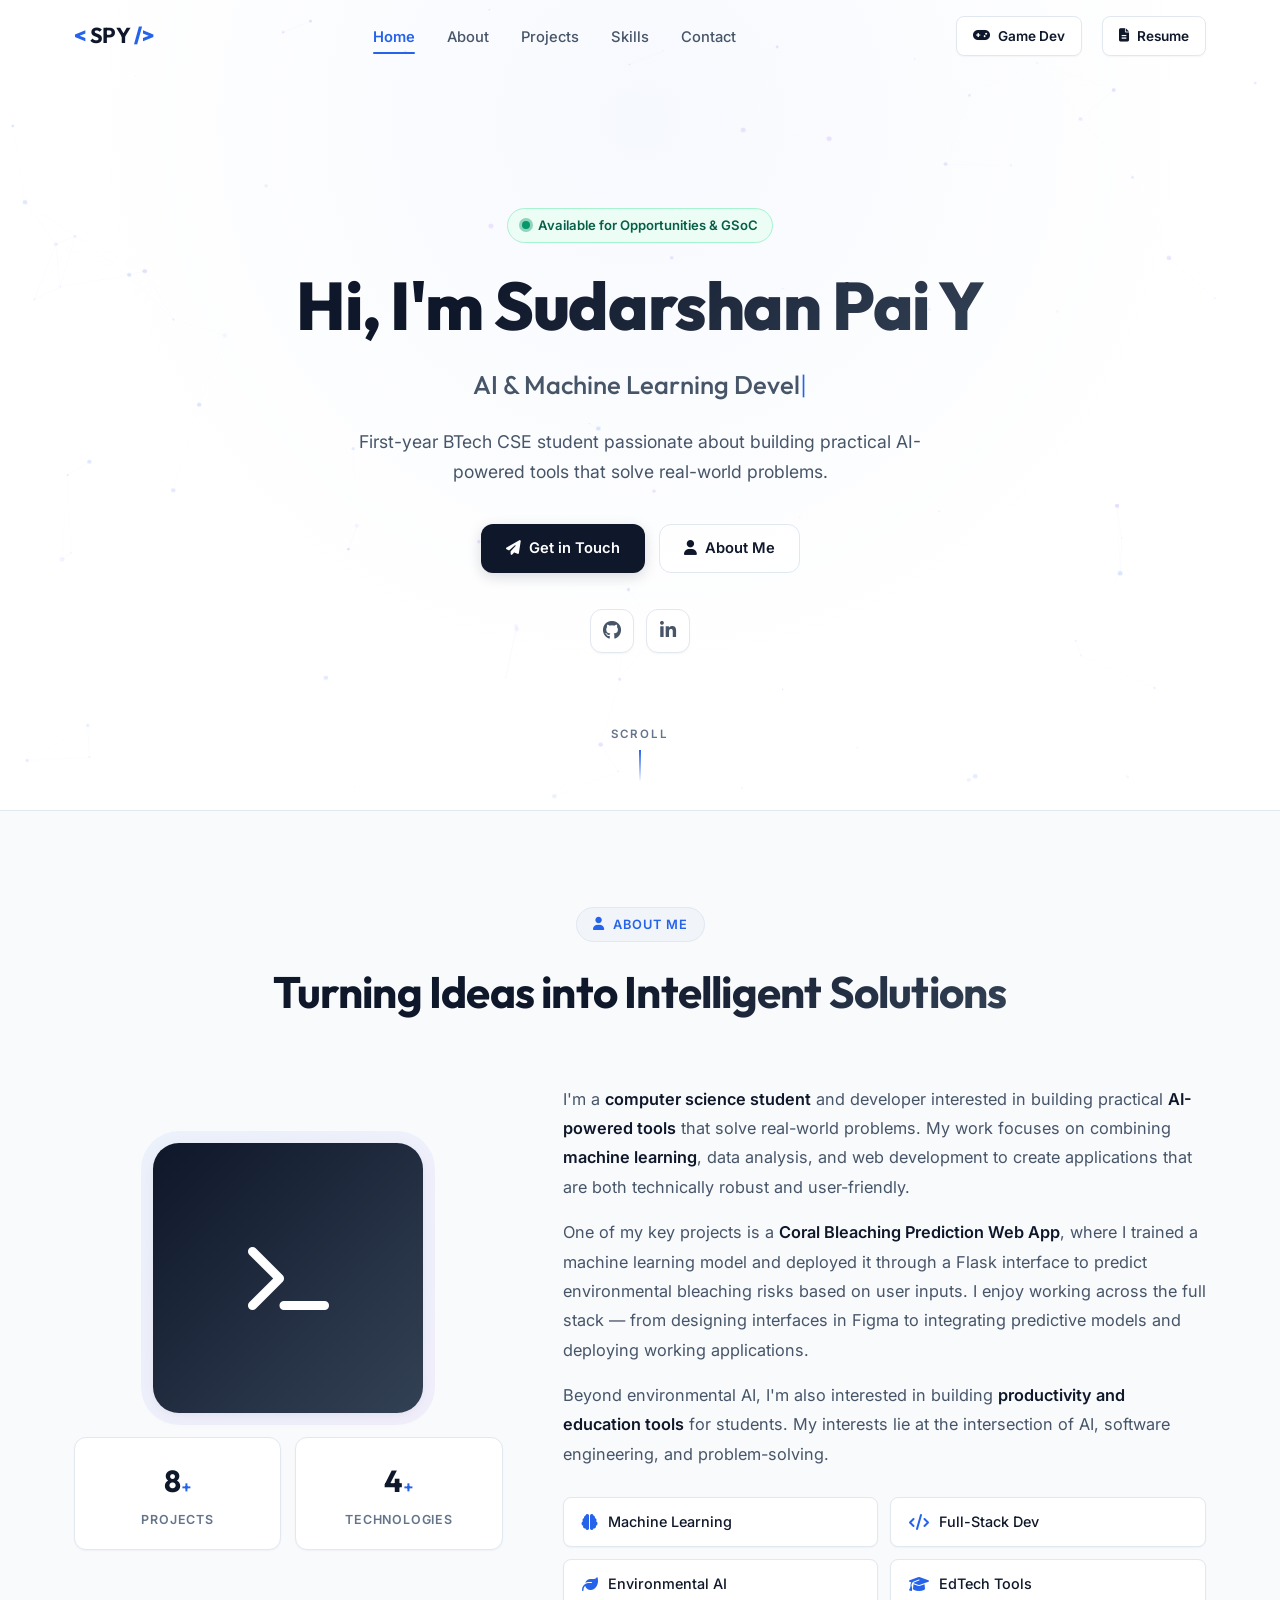
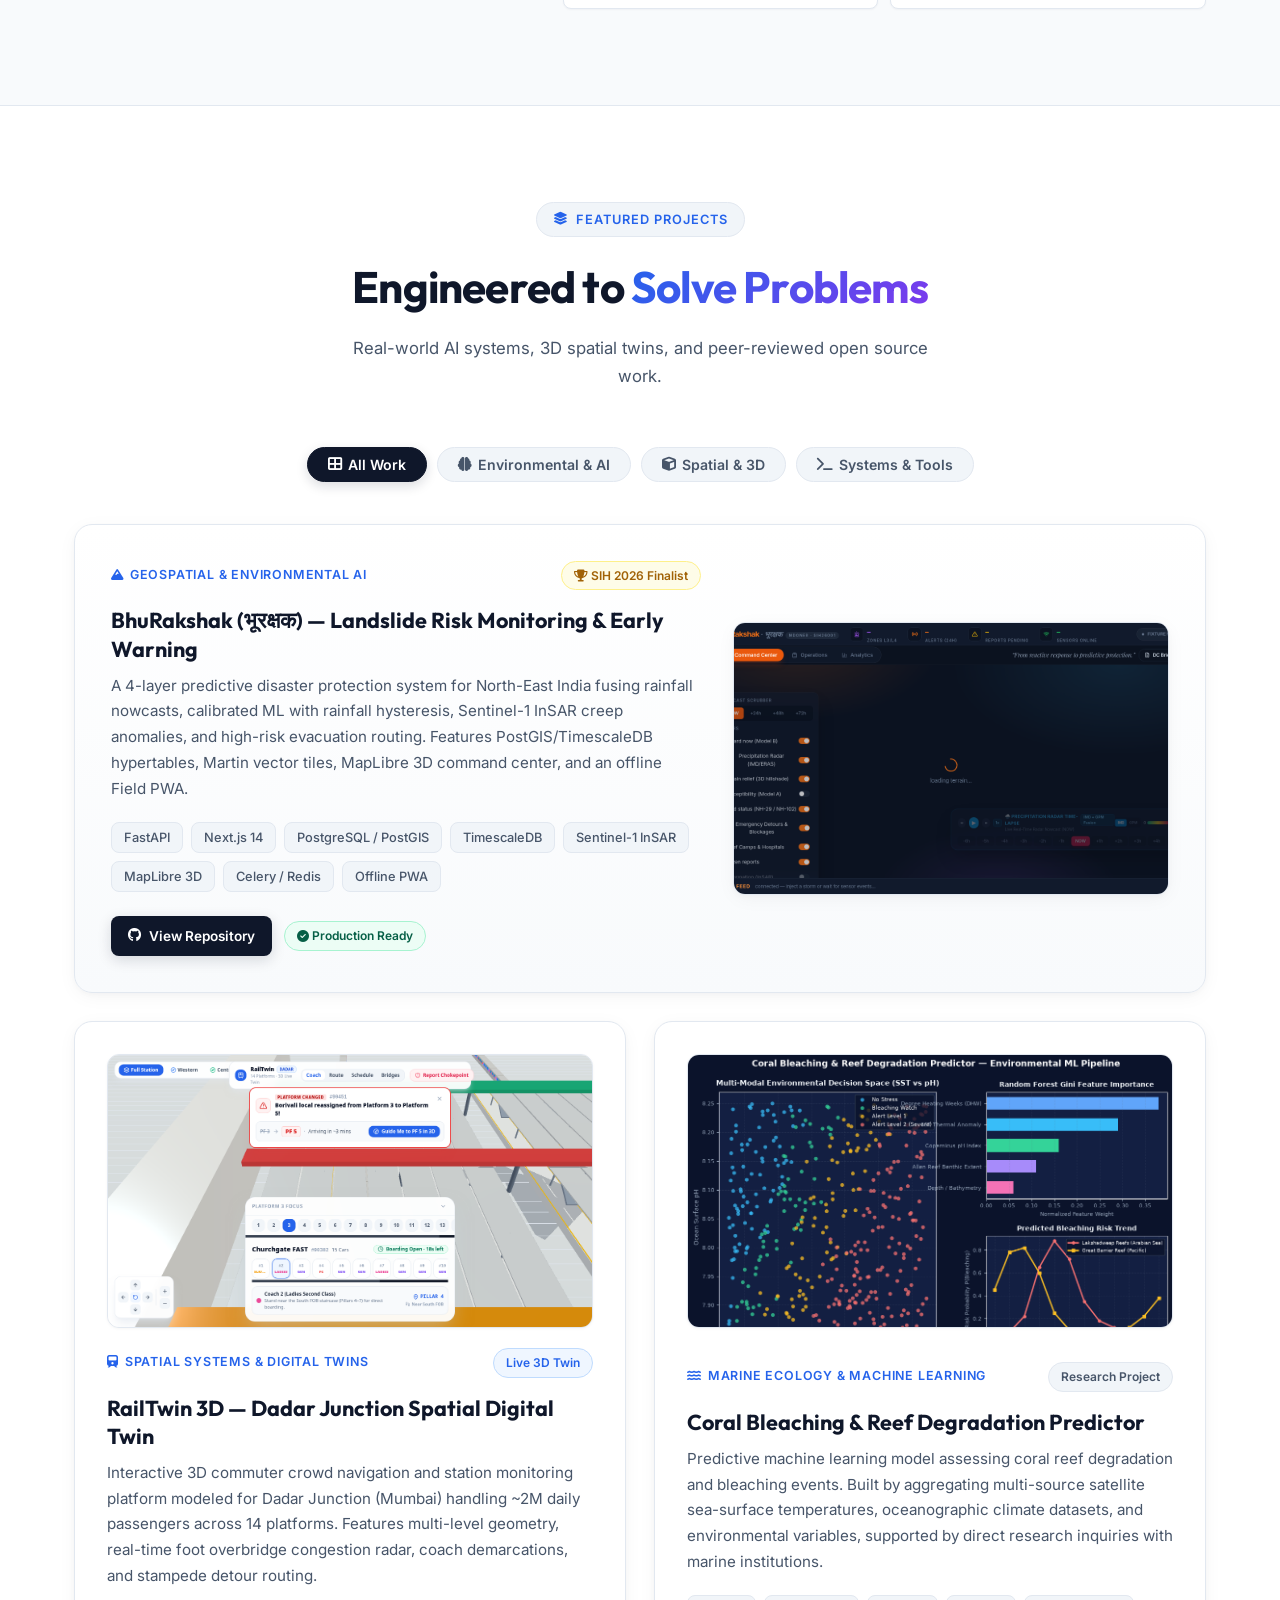
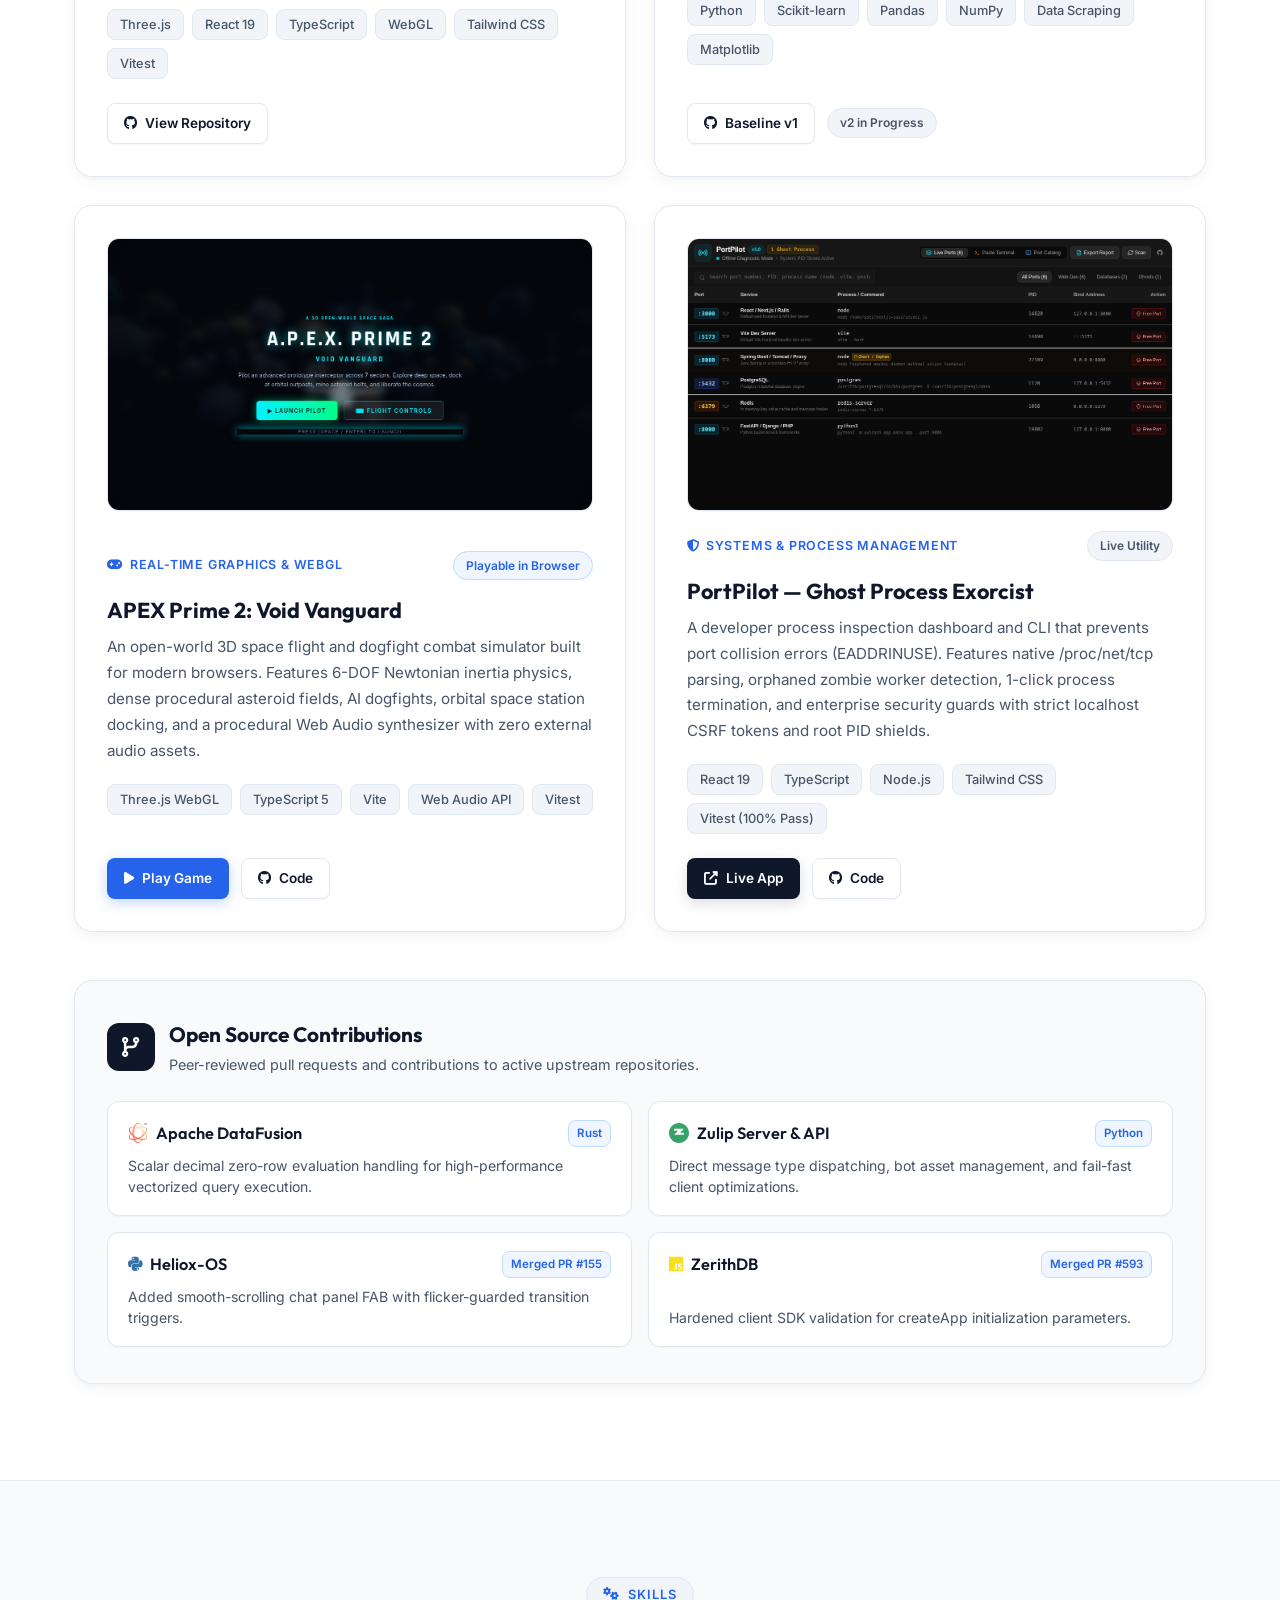
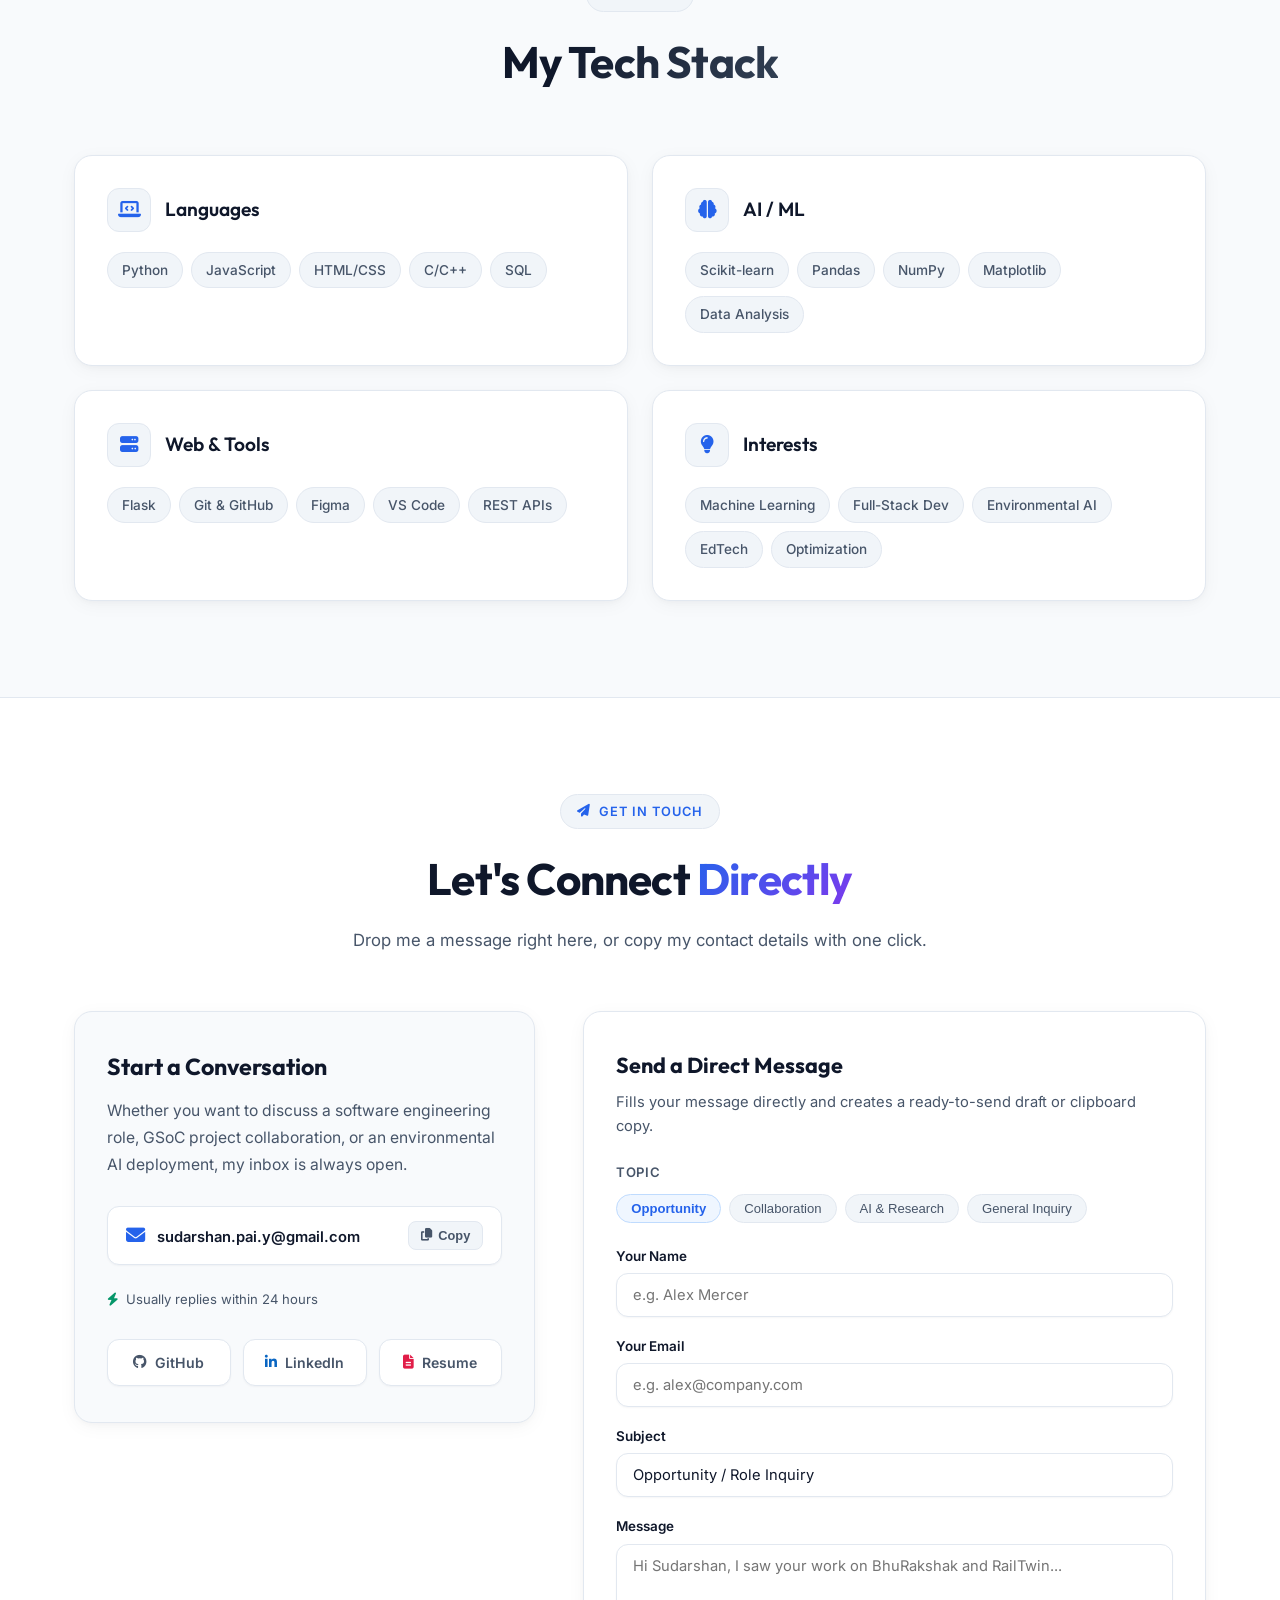
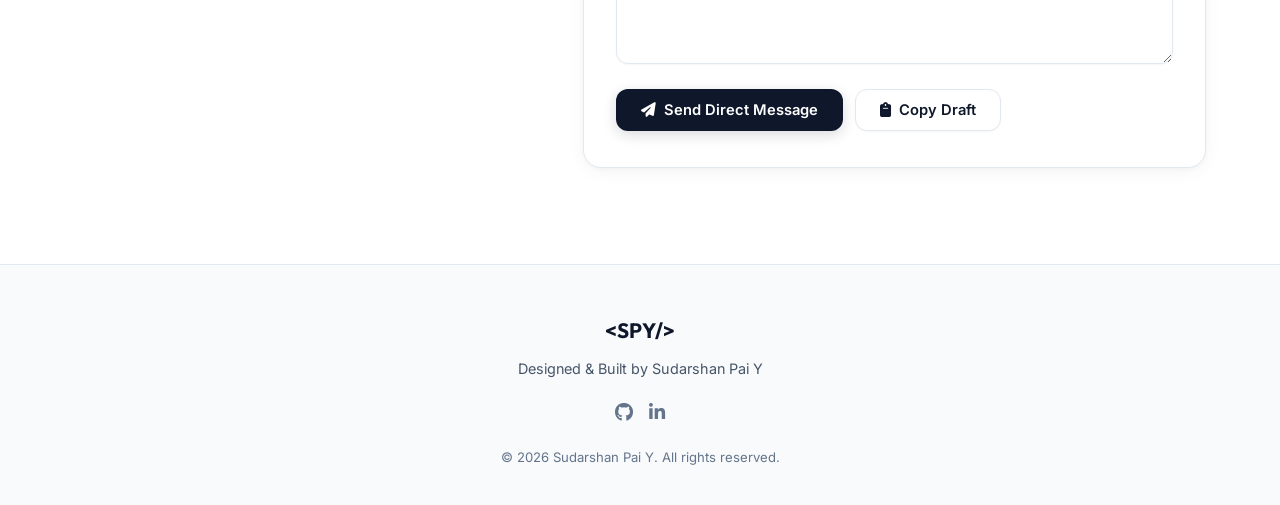
==== commit cfccd4da: "fix(privacy): remove avatar photo and restore discrete terminal monogram" ====
--- a/index.html
+++ b/index.html
@@ -115,7 +115,9 @@
             <div class="about-grid">
                 <div class="about-image reveal">
                     <div class="image-wrapper">
-                        <img src="assets/avatar.jpg" alt="Sudarshan Pai Y" class="about-avatar-img" onerror="this.style.display='none';">
+                        <div class="image-placeholder">
+                            <i class="fas fa-terminal"></i>
+                        </div>
                         <div class="image-border"></div>
                         <div class="image-glow"></div>
                     </div>
